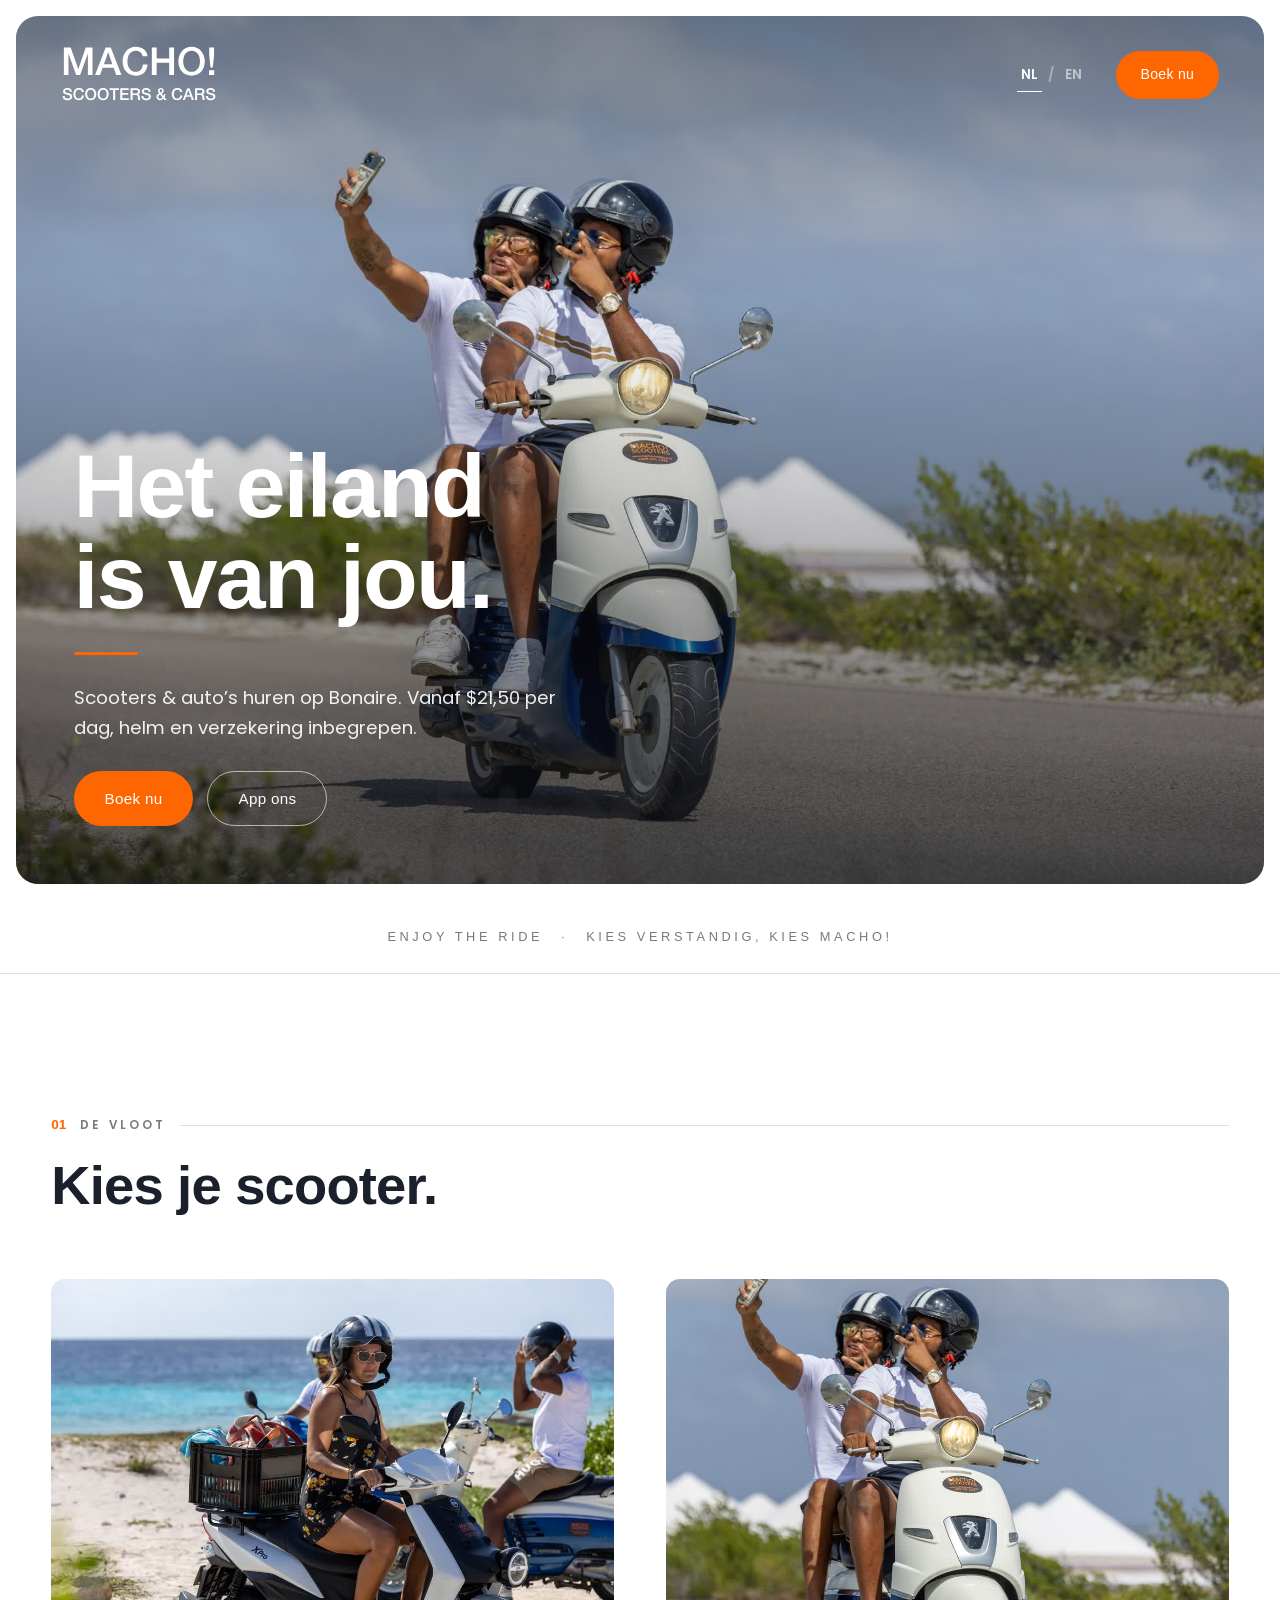
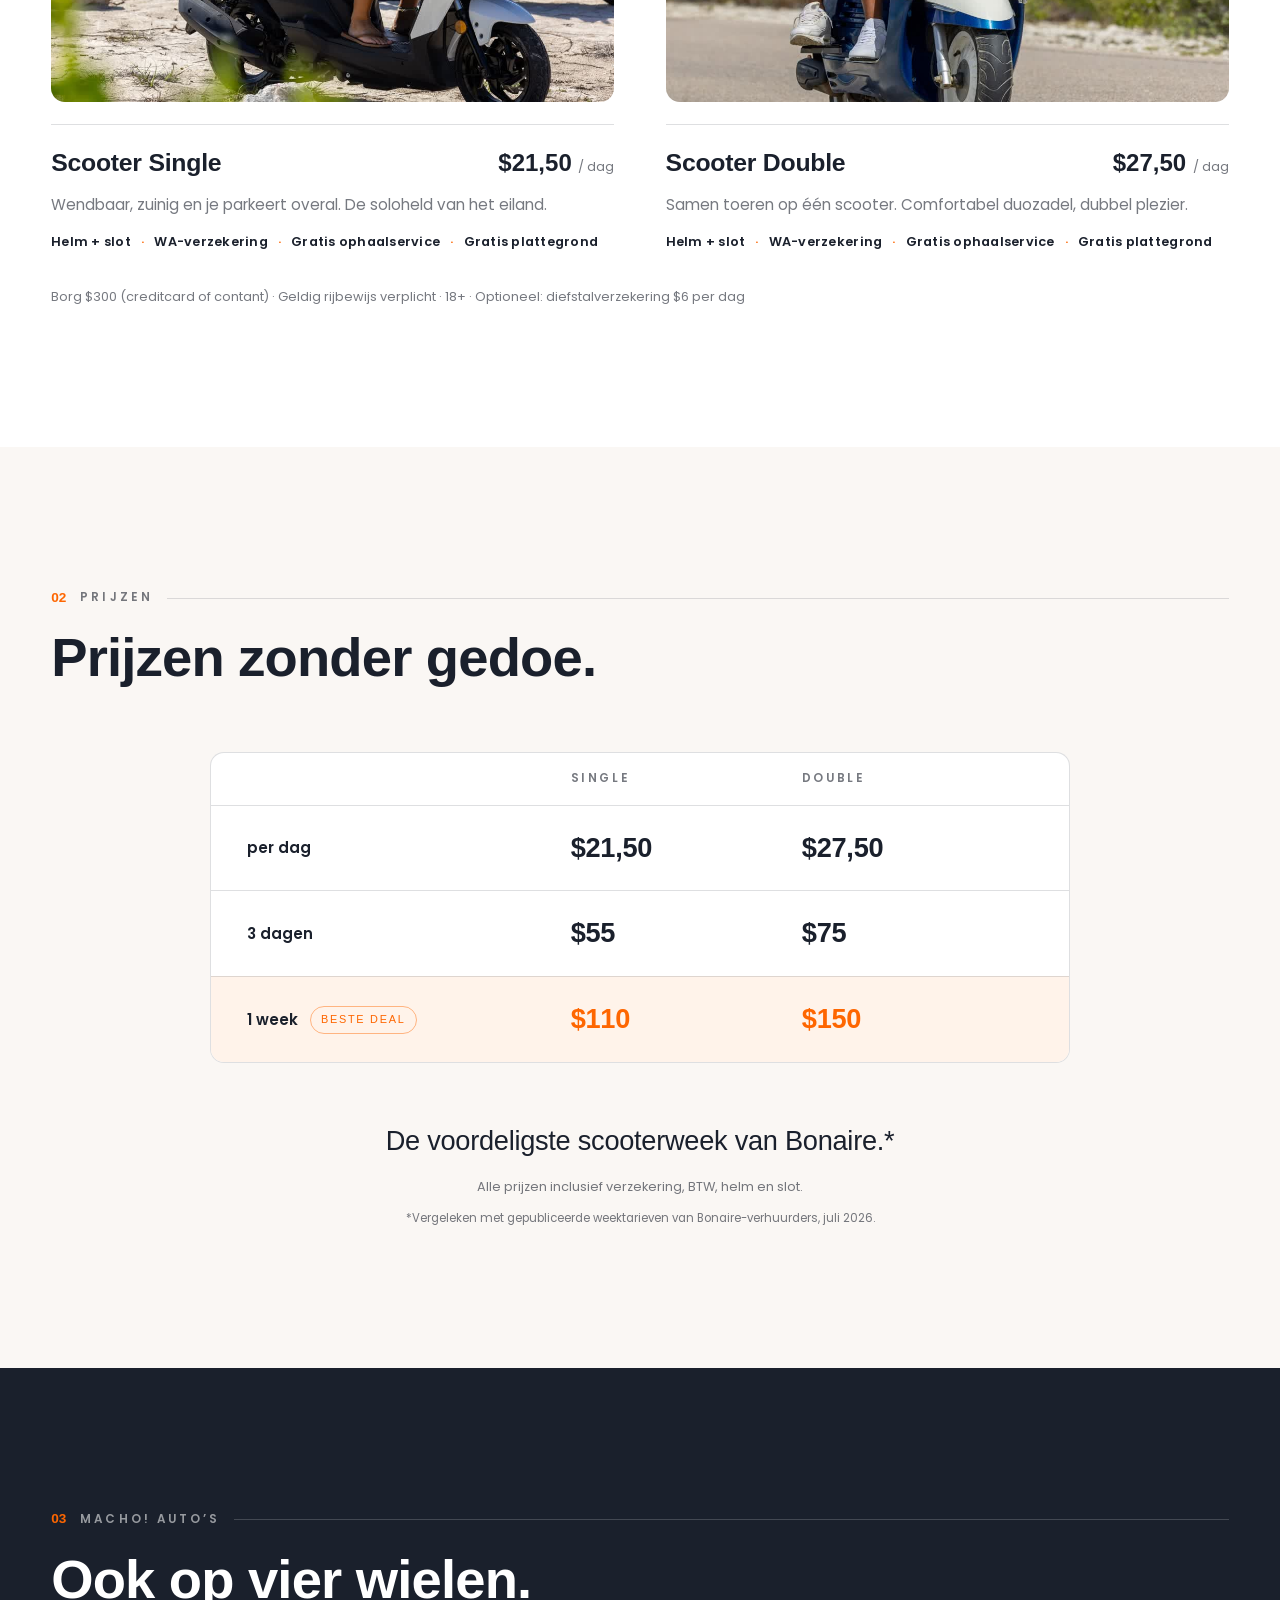
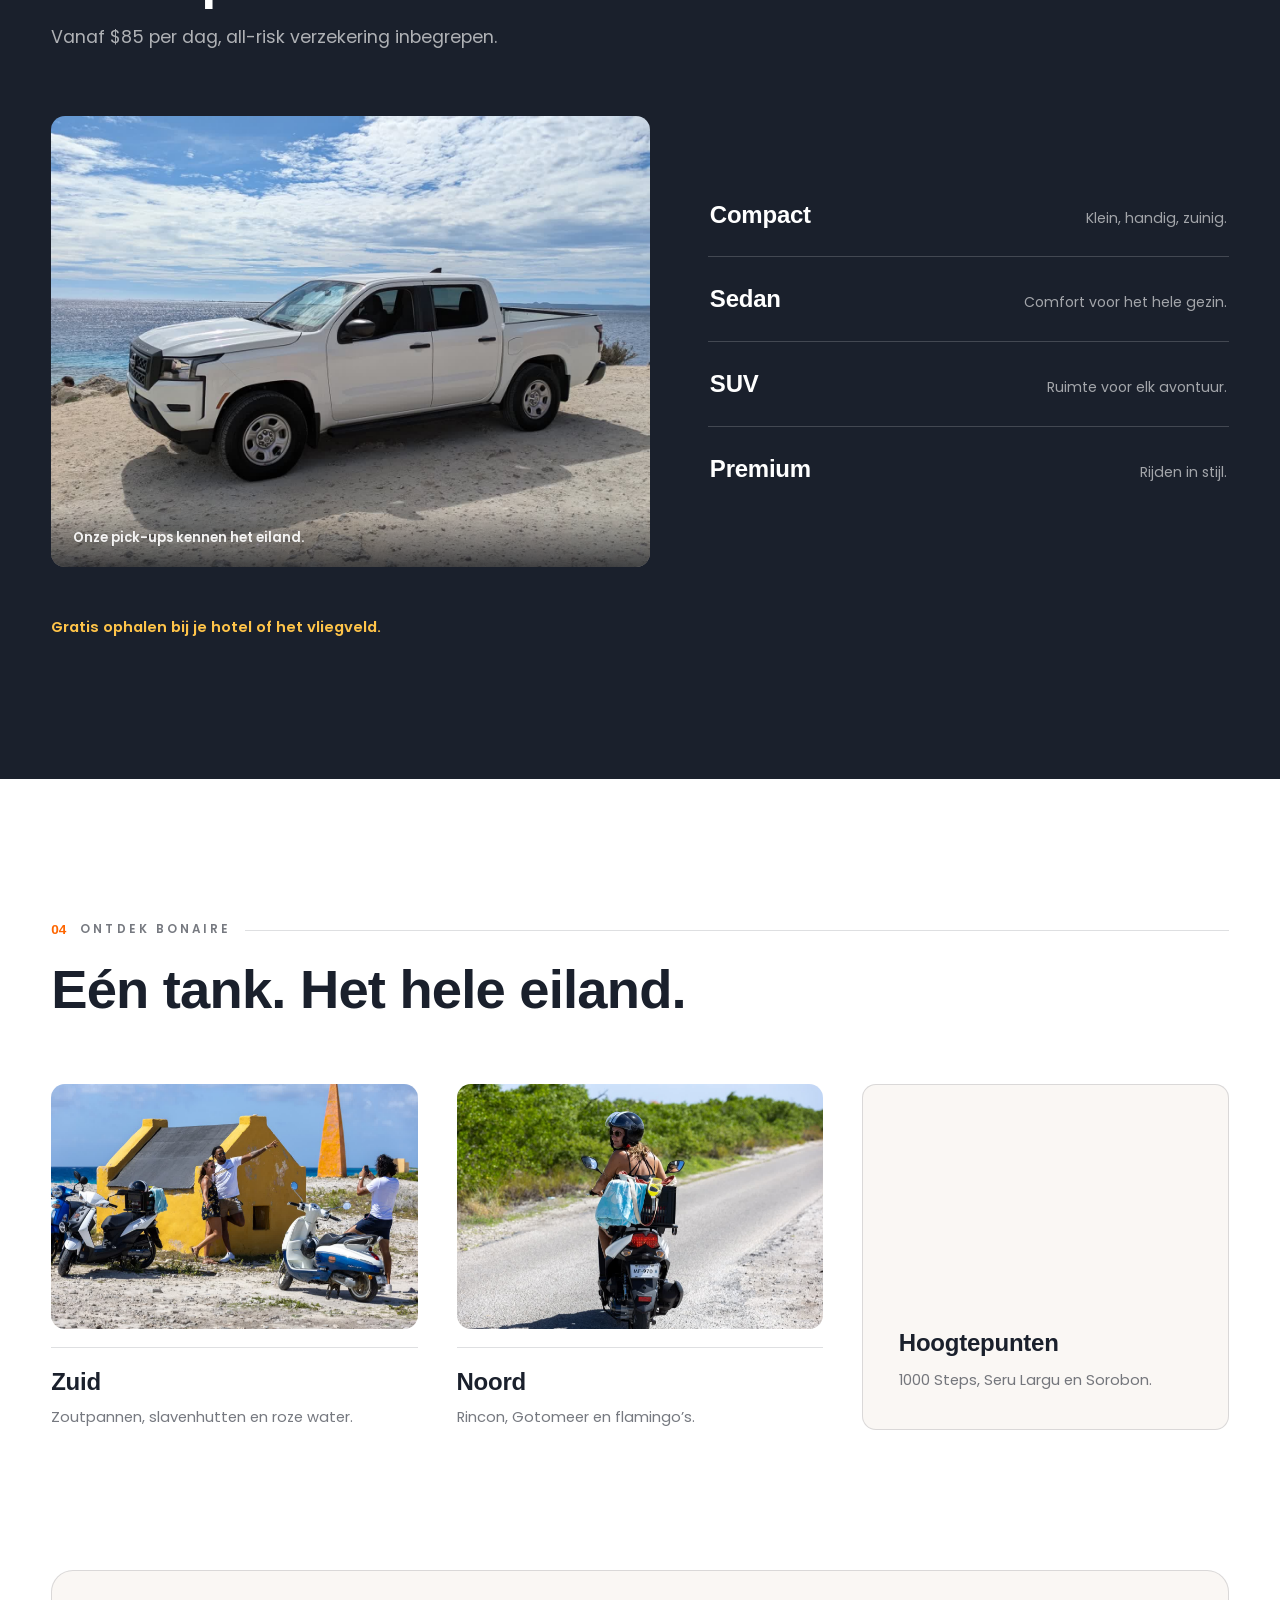
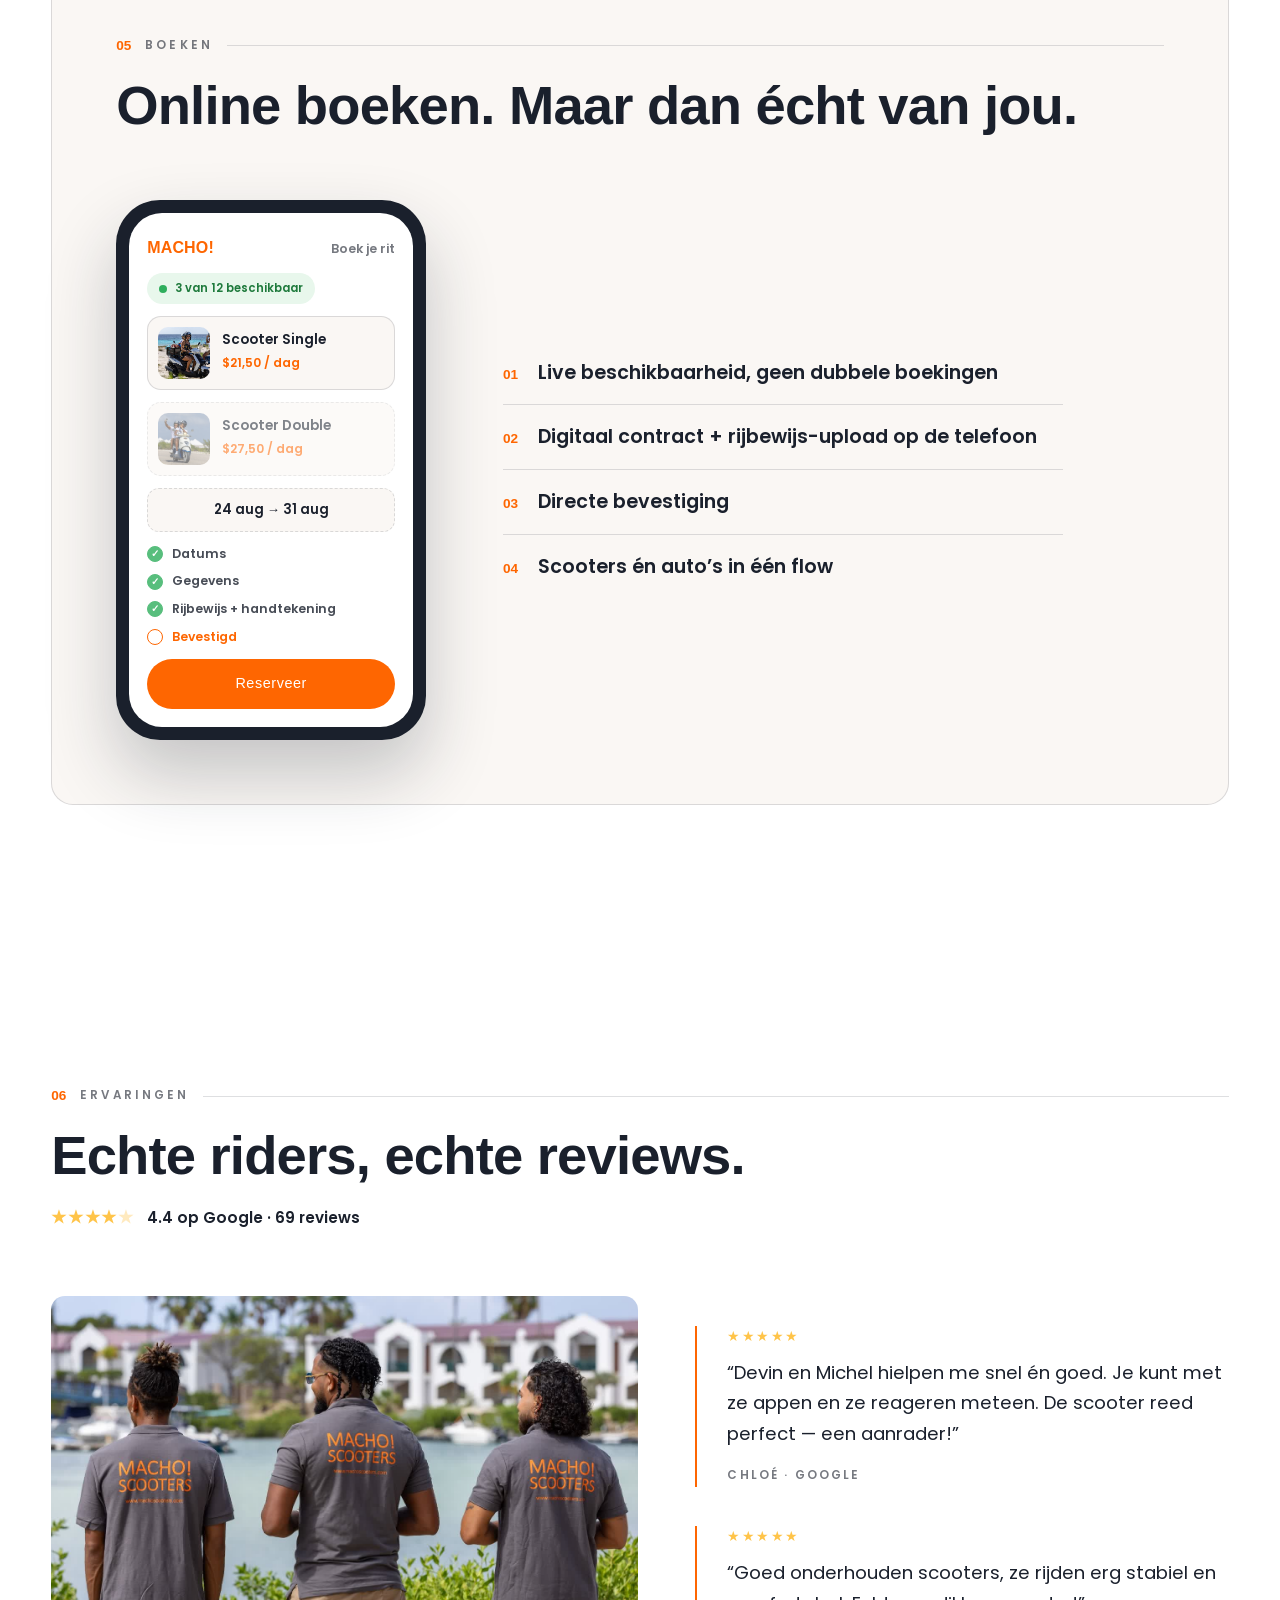
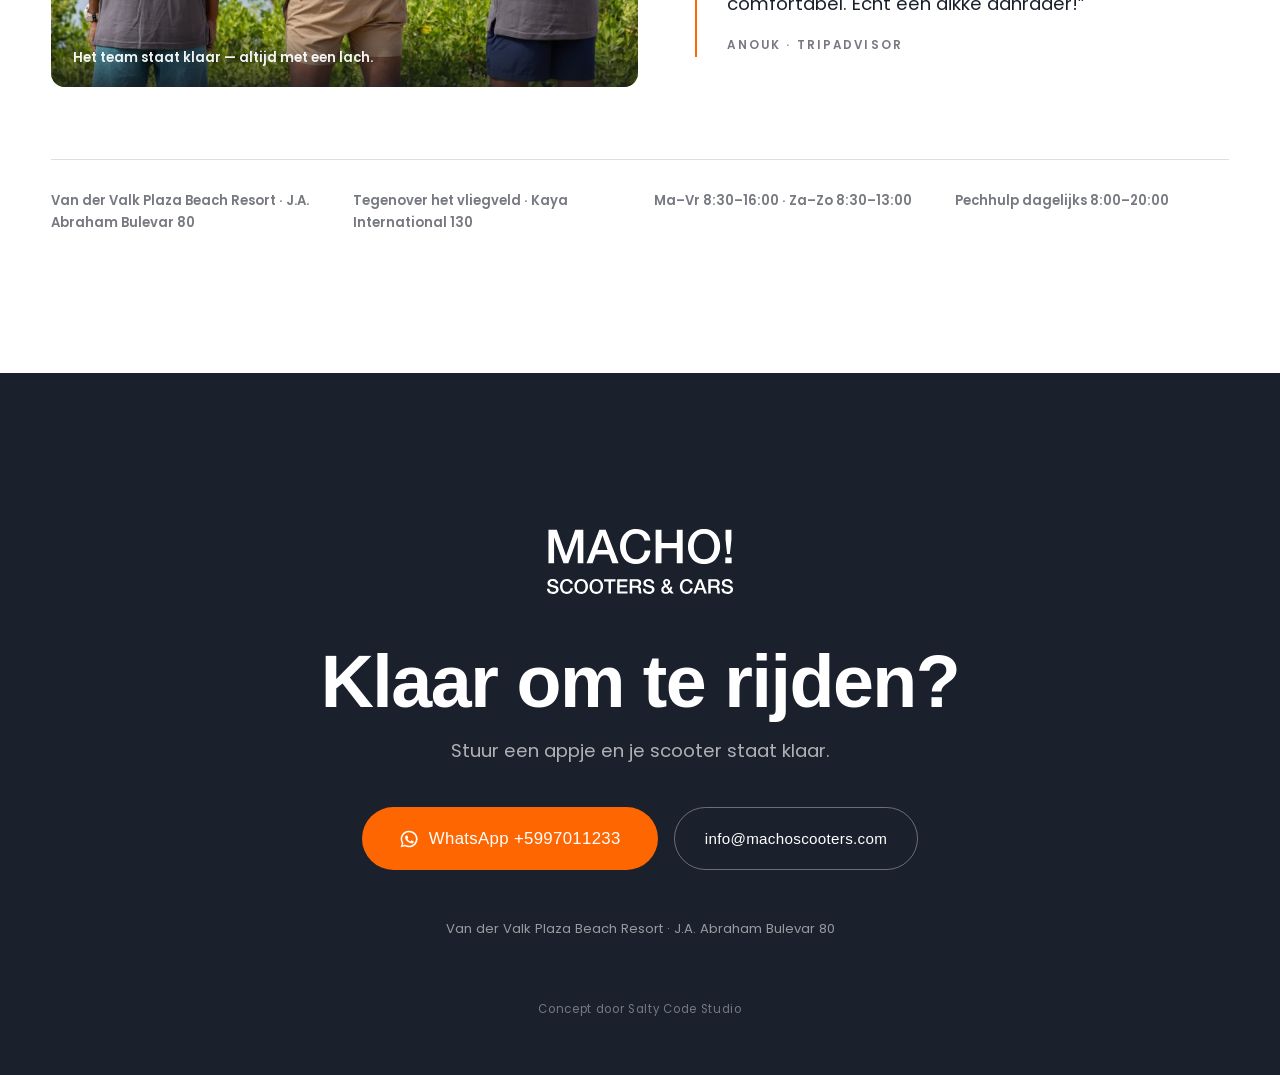
==== index.html @ 558087f3 "Macho! Scooters & Cars — Showroom Light mockup (pitch artifact, noindex) Co-Authored-By: Claude Fabl" ====
<!DOCTYPE html>
<html lang="nl">
<head>
  <meta charset="utf-8">
  <meta name="viewport" content="width=device-width, initial-scale=1">
  <title>Macho! Scooters &amp; Cars — Het eiland is van jou</title>
  <meta name="description" content="Scooters en auto's huren op Bonaire. Vanaf $21,50 per dag, helm en verzekering inbegrepen. Boek bij Macho! op de boulevard van Kralendijk.">
  <meta name="robots" content="noindex, nofollow">
  <meta property="og:type" content="website">
  <meta property="og:title" content="Macho! Scooters &amp; Cars — Het eiland is van jou">
  <meta property="og:description" content="Scooters en auto's huren op Bonaire. Vanaf $21,50 per dag, helm en verzekering inbegrepen.">
  <meta property="og:image" content="https://salty-code-studio.github.io/macho-scooters/assets/og.jpg">
  <meta property="og:image:width" content="1200">
  <meta property="og:image:height" content="630">
  <link rel="icon" href="data:image/svg+xml,%3Csvg xmlns='http://www.w3.org/2000/svg' viewBox='0 0 64 64'%3E%3Crect width='64' height='64' rx='14' fill='%23fe6601'/%3E%3Ctext x='32' y='45' font-family='Arial Black,Arial' font-size='34' font-weight='900' fill='%23fff' text-anchor='middle'%3EM!%3C/text%3E%3C/svg%3E">
  <link rel="preload" href="assets/fonts/space-grotesk-latin.woff2" as="font" type="font/woff2" crossorigin>
  <link rel="preload" href="assets/fonts/poppins-400-latin.woff2" as="font" type="font/woff2" crossorigin>
  <link rel="preload" href="assets/img/hero.jpg" as="image" type="image/jpeg">
  <link rel="stylesheet" href="css/styles.css">
</head>
<body>

  <svg aria-hidden="true" style="display:none" xmlns="http://www.w3.org/2000/svg">
    <symbol id="macho-logo" viewBox="0 0 257.69 109.01"><path d="M4.72,9.13h11.23l12.57,35.67h.13l12.25-35.67h11.1v45.57h-7.59V19.53h-.13l-12.64,35.16h-6.57L12.44,19.53h-.13v35.16h-7.59V9.13Z"/><path d="M73.77,9.13h8.49l17.55,45.57h-8.55l-4.28-12.06h-18.19l-4.28,12.06h-8.23l17.49-45.57ZM70.96,36.57h13.91l-6.83-19.59h-.19l-6.89,19.59Z"/><path d="M134.91,23.61c-.34-1.32-.81-2.53-1.4-3.64-.6-1.11-1.36-2.06-2.3-2.87-.94-.81-2.03-1.44-3.29-1.88-1.26-.45-2.71-.67-4.37-.67-2.42,0-4.52.49-6.29,1.47-1.77.98-3.2,2.29-4.31,3.92-1.11,1.64-1.93,3.5-2.46,5.58-.53,2.08-.8,4.21-.8,6.38s.27,4.3.8,6.38c.53,2.08,1.35,3.95,2.46,5.58,1.11,1.64,2.54,2.95,4.31,3.92,1.77.98,3.86,1.47,6.29,1.47,1.79,0,3.36-.31,4.72-.93,1.36-.62,2.53-1.47,3.51-2.55.98-1.08,1.74-2.35,2.3-3.8.55-1.45.91-3,1.08-4.66h7.79c-.17,2.72-.76,5.21-1.75,7.47-1,2.26-2.35,4.2-4.05,5.84-1.7,1.64-3.7,2.9-6,3.8s-4.83,1.34-7.59,1.34c-3.4,0-6.46-.63-9.16-1.88-2.7-1.25-4.99-2.97-6.86-5.14-1.87-2.17-3.31-4.7-4.31-7.59-1-2.89-1.5-5.98-1.5-9.25s.5-6.3,1.5-9.19c1-2.89,2.44-5.42,4.31-7.59,1.87-2.17,4.16-3.89,6.86-5.17,2.7-1.28,5.75-1.91,9.16-1.91,2.55,0,4.96.35,7.21,1.05,2.25.7,4.24,1.72,5.97,3.06s3.12,2.97,4.18,4.88c1.06,1.91,1.72,4.11,1.98,6.57h-7.98Z"/><path d="M150.03,9.13h7.98v18.12h20.74V9.13h7.98v45.57h-7.98v-20.55h-20.74v20.55h-7.98V9.13Z"/><path d="M215.7,8.04c3.4,0,6.46.64,9.16,1.91,2.7,1.28,4.99,3,6.86,5.17,1.87,2.17,3.31,4.7,4.31,7.59,1,2.89,1.5,5.96,1.5,9.19s-.5,6.36-1.5,9.25c-1,2.89-2.44,5.42-4.31,7.59-1.87,2.17-4.16,3.88-6.86,5.14-2.7,1.25-5.75,1.88-9.16,1.88s-6.46-.63-9.16-1.88c-2.7-1.25-4.99-2.97-6.86-5.14-1.87-2.17-3.31-4.7-4.31-7.59-1-2.89-1.5-5.98-1.5-9.25s.5-6.3,1.5-9.19c1-2.89,2.43-5.42,4.31-7.59,1.87-2.17,4.16-3.89,6.86-5.17,2.7-1.28,5.75-1.91,9.16-1.91ZM215.7,14.55c-2.43,0-4.52.49-6.29,1.47-1.77.98-3.2,2.29-4.31,3.92-1.11,1.64-1.93,3.5-2.46,5.58-.53,2.08-.8,4.21-.8,6.38s.26,4.3.8,6.38c.53,2.08,1.35,3.95,2.46,5.58,1.11,1.64,2.54,2.95,4.31,3.92,1.76.98,3.86,1.47,6.29,1.47s4.52-.49,6.29-1.47c1.77-.98,3.2-2.29,4.31-3.92,1.11-1.64,1.92-3.5,2.46-5.58.53-2.08.8-4.21.8-6.38s-.27-4.3-.8-6.38c-.53-2.08-1.35-3.95-2.46-5.58-1.11-1.64-2.54-2.95-4.31-3.92-1.77-.98-3.86-1.47-6.29-1.47Z"/><path d="M244.55,46.71h8.55v7.98h-8.55v-7.98ZM244.87,9.13h7.98v13.15l-2.11,19.72h-3.77l-2.11-19.72v-13.15Z"/><path d="M6.08,89.27c0,.74.13,1.37.38,1.89.25.52.6.95,1.05,1.28s.97.58,1.55.73c.58.15,1.22.23,1.9.23.74,0,1.37-.09,1.89-.26.52-.17.94-.39,1.27-.66s.56-.58.7-.93c.14-.35.22-.71.22-1.07,0-.74-.17-1.28-.5-1.63-.33-.35-.7-.6-1.09-.74-.68-.25-1.48-.49-2.39-.72-.91-.22-2.03-.52-3.36-.88-.83-.22-1.52-.5-2.07-.85-.55-.35-.99-.74-1.31-1.17-.32-.43-.55-.89-.69-1.38-.13-.49-.2-.98-.2-1.48,0-.97.2-1.81.61-2.52.4-.71.94-1.3,1.61-1.77.67-.47,1.42-.81,2.27-1.04.85-.23,1.7-.34,2.56-.34,1.01,0,1.96.13,2.85.39.89.26,1.67.65,2.35,1.17.68.52,1.21,1.17,1.61,1.93.4.77.59,1.65.59,2.66h-3.38c-.09-1.24-.51-2.12-1.27-2.63-.76-.51-1.72-.77-2.89-.77-.4,0-.8.04-1.22.12s-.79.22-1.13.4c-.34.19-.63.45-.85.77-.23.32-.34.73-.34,1.21,0,.68.21,1.22.63,1.61.42.39.98.68,1.66.88.07.02.35.09.85.23.49.13,1.05.28,1.66.45s1.21.32,1.8.47c.58.15,1,.27,1.26.34.63.2,1.18.47,1.65.81.47.34.86.73,1.17,1.17.31.44.55.91.7,1.42.15.5.23,1.01.23,1.51,0,1.08-.22,2-.66,2.77s-1.02,1.39-1.74,1.88c-.72.49-1.54.84-2.46,1.07-.92.22-1.85.34-2.81.34-1.1,0-2.13-.13-3.1-.4s-1.82-.68-2.54-1.24c-.72-.56-1.3-1.27-1.73-2.15s-.66-1.9-.67-3.09h3.38Z"/><path d="M34.37,82.54c-.14-.56-.34-1.07-.59-1.54-.25-.47-.58-.87-.97-1.21-.4-.34-.86-.61-1.39-.8-.53-.19-1.15-.28-1.85-.28-1.03,0-1.91.21-2.66.62-.75.41-1.35.97-1.82,1.66-.47.69-.81,1.48-1.04,2.36s-.34,1.78-.34,2.7.11,1.82.34,2.7c.23.88.57,1.67,1.04,2.36.47.69,1.08,1.25,1.82,1.66.75.41,1.63.62,2.66.62.76,0,1.42-.13,2-.39.58-.26,1.07-.62,1.49-1.08.41-.46.74-.99.97-1.61.23-.61.39-1.27.46-1.97h3.29c-.07,1.15-.32,2.21-.74,3.16-.42.95-.99,1.78-1.71,2.47-.72.69-1.57,1.23-2.54,1.61-.97.38-2.04.57-3.21.57-1.44,0-2.73-.27-3.87-.8-1.14-.53-2.11-1.26-2.9-2.17-.79-.92-1.4-1.99-1.82-3.21-.42-1.22-.63-2.53-.63-3.92s.21-2.66.63-3.89c.42-1.22,1.03-2.29,1.82-3.21.79-.92,1.76-1.65,2.9-2.19,1.14-.54,2.43-.81,3.87-.81,1.08,0,2.1.15,3.05.45.95.3,1.8.73,2.52,1.3s1.32,1.26,1.77,2.07c.45.81.73,1.74.84,2.78h-3.38Z"/><path d="M49.06,75.95c1.44,0,2.73.27,3.87.81,1.14.54,2.11,1.27,2.9,2.19.79.92,1.4,1.99,1.82,3.21s.63,2.52.63,3.89-.21,2.69-.63,3.92c-.42,1.22-1.03,2.29-1.82,3.21-.79.92-1.76,1.64-2.9,2.17s-2.43.8-3.87.8-2.73-.27-3.87-.8c-1.14-.53-2.11-1.26-2.9-2.17-.79-.92-1.4-1.99-1.82-3.21-.42-1.22-.63-2.53-.63-3.92s.21-2.66.63-3.89c.42-1.22,1.03-2.29,1.82-3.21.79-.92,1.76-1.65,2.9-2.19,1.14-.54,2.43-.81,3.87-.81ZM49.06,78.71c-1.03,0-1.91.21-2.66.62-.75.41-1.35.97-1.82,1.66-.47.69-.81,1.48-1.04,2.36s-.34,1.78-.34,2.7.11,1.82.34,2.7c.23.88.57,1.67,1.04,2.36.47.69,1.08,1.25,1.82,1.66.75.41,1.63.62,2.66.62s1.91-.21,2.66-.62c.75-.41,1.35-.97,1.82-1.66.47-.69.81-1.48,1.04-2.36.22-.88.34-1.78.34-2.7s-.11-1.82-.34-2.7c-.23-.88-.57-1.67-1.04-2.36-.47-.69-1.08-1.25-1.82-1.66-.75-.41-1.63-.62-2.66-.62Z"/><path d="M69.58,75.95c1.44,0,2.73.27,3.87.81,1.14.54,2.11,1.27,2.9,2.19.79.92,1.4,1.99,1.82,3.21s.63,2.52.63,3.89-.21,2.69-.63,3.92c-.42,1.22-1.03,2.29-1.82,3.21-.79.92-1.76,1.64-2.9,2.17s-2.43.8-3.87.8-2.73-.27-3.87-.8c-1.14-.53-2.11-1.26-2.9-2.17-.79-.92-1.4-1.99-1.82-3.21-.42-1.22-.63-2.53-.63-3.92s.21-2.66.63-3.89c.42-1.22,1.03-2.29,1.82-3.21.79-.92,1.76-1.65,2.9-2.19,1.14-.54,2.43-.81,3.87-.81ZM69.58,78.71c-1.03,0-1.91.21-2.66.62-.75.41-1.35.97-1.82,1.66-.47.69-.81,1.48-1.04,2.36s-.34,1.78-.34,2.7.11,1.82.34,2.7c.23.88.57,1.67,1.04,2.36.47.69,1.08,1.25,1.82,1.66.75.41,1.63.62,2.66.62s1.91-.21,2.66-.62c.75-.41,1.35-.97,1.82-1.66.47-.69.81-1.48,1.04-2.36.22-.88.34-1.78.34-2.7s-.11-1.82-.34-2.7c-.23-.88-.57-1.67-1.04-2.36-.47-.69-1.08-1.25-1.82-1.66-.75-.41-1.63-.62-2.66-.62Z"/><path d="M80.06,76.41h15.61v2.92h-6.13v16.36h-3.38v-16.36h-6.1v-2.92Z"/><path d="M97.9,76.41h13.88v2.92h-10.5v5.05h9.72v2.75h-9.72v5.64h10.69v2.92h-14.07v-19.28Z"/><path d="M114.91,76.41h9.21c2.12,0,3.72.46,4.78,1.38,1.06.92,1.59,2.2,1.59,3.83,0,.92-.13,1.68-.4,2.28-.27.6-.59,1.09-.95,1.46-.36.37-.72.63-1.07.8-.35.16-.61.27-.77.32v.05c.29.04.6.13.93.27s.64.37.93.69c.29.31.53.72.72,1.23s.28,1.13.28,1.89c0,1.13.08,2.17.26,3.09.17.93.44,1.59.8,1.98h-3.62c-.25-.41-.4-.87-.45-1.38s-.07-.99-.07-1.46c0-.88-.05-1.64-.16-2.28-.11-.64-.31-1.17-.59-1.59-.29-.42-.68-.73-1.17-.93-.5-.2-1.13-.3-1.9-.3h-4.97v7.94h-3.38v-19.28ZM118.29,85.19h5.54c1.08,0,1.9-.26,2.46-.77.56-.51.84-1.28.84-2.31,0-.61-.09-1.11-.27-1.5-.18-.39-.43-.69-.74-.9-.32-.22-.68-.36-1.08-.43-.41-.07-.82-.11-1.26-.11h-5.48v6.02Z"/><path d="M136.14,89.27c0,.74.13,1.37.38,1.89.25.52.6.95,1.05,1.28s.97.58,1.55.73c.58.15,1.22.23,1.9.23.74,0,1.37-.09,1.89-.26.52-.17.94-.39,1.27-.66s.56-.58.7-.93c.14-.35.22-.71.22-1.07,0-.74-.17-1.28-.5-1.63-.33-.35-.7-.6-1.09-.74-.68-.25-1.48-.49-2.39-.72-.91-.22-2.03-.52-3.36-.88-.83-.22-1.52-.5-2.07-.85-.55-.35-.99-.74-1.31-1.17-.32-.43-.55-.89-.69-1.38-.13-.49-.2-.98-.2-1.48,0-.97.2-1.81.61-2.52.4-.71.94-1.3,1.61-1.77.67-.47,1.42-.81,2.27-1.04.85-.23,1.7-.34,2.56-.34,1.01,0,1.96.13,2.85.39.89.26,1.67.65,2.35,1.17.68.52,1.21,1.17,1.61,1.93.4.77.59,1.65.59,2.66h-3.38c-.09-1.24-.51-2.12-1.27-2.63-.76-.51-1.72-.77-2.89-.77-.4,0-.8.04-1.22.12s-.79.22-1.13.4c-.34.19-.63.45-.85.77-.23.32-.34.73-.34,1.21,0,.68.21,1.22.63,1.61.42.39.98.68,1.66.88.07.02.35.09.85.23.49.13,1.05.28,1.66.45s1.21.32,1.8.47c.58.15,1,.27,1.26.34.63.2,1.18.47,1.65.81.47.34.86.73,1.17,1.17.31.44.55.91.7,1.42.15.5.23,1.01.23,1.51,0,1.08-.22,2-.66,2.77s-1.02,1.39-1.74,1.88c-.72.49-1.54.84-2.46,1.07-.92.22-1.85.34-2.81.34-1.1,0-2.13-.13-3.1-.4s-1.82-.68-2.54-1.24c-.72-.56-1.3-1.27-1.73-2.15s-.66-1.9-.67-3.09h3.38Z"/><path d="M169.21,93.53c-.72.88-1.52,1.53-2.39,1.93s-1.88.61-3.01.61c-.88,0-1.7-.13-2.44-.39s-1.39-.63-1.93-1.12c-.54-.49-.96-1.08-1.26-1.8-.3-.71-.45-1.52-.45-2.42,0-.68.12-1.3.38-1.86.25-.56.58-1.07,1-1.53s.89-.87,1.42-1.23c.53-.36,1.08-.68,1.63-.97-.25-.32-.5-.64-.73-.96-.23-.31-.44-.64-.62-.99-.18-.34-.32-.7-.43-1.08-.11-.38-.16-.77-.16-1.19,0-.7.12-1.33.37-1.89.24-.56.58-1.04,1.01-1.44.43-.41.94-.72,1.51-.93.58-.22,1.19-.32,1.84-.32.61,0,1.21.09,1.79.28s1.1.48,1.54.86.8.87,1.07,1.44c.27.58.41,1.25.41,2.02,0,.58-.09,1.11-.28,1.59-.19.49-.44.93-.76,1.34-.32.4-.68.77-1.11,1.09-.42.32-.87.61-1.34.86l3,3.62c.11-.31.22-.66.32-1.05.11-.4.2-.91.27-1.54h2.7c-.09.85-.26,1.67-.5,2.48s-.58,1.56-1.01,2.24l3.7,4.48h-3.78l-1.75-2.16ZM163.78,86.78c-.29.18-.6.36-.95.54-.34.18-.66.41-.96.68s-.55.59-.76.97c-.21.38-.31.86-.31,1.43,0,1.04.29,1.85.88,2.4.58.56,1.33.84,2.23.84.56,0,1.04-.08,1.43-.23.4-.15.73-.34,1.01-.55s.51-.45.7-.7c.19-.25.36-.48.5-.67l-3.78-4.7ZM165.03,78.25c-.58,0-1.06.19-1.46.58-.4.39-.59.9-.59,1.55,0,.32.06.63.18.9s.26.55.43.81c.17.26.36.52.57.77.21.25.4.5.58.73.29-.2.57-.4.84-.61.27-.21.51-.43.73-.67.22-.24.39-.52.51-.82.13-.31.19-.65.19-1.03,0-.63-.18-1.16-.54-1.58-.36-.42-.84-.63-1.43-.63Z"/><path d="M196.94,82.54c-.14-.56-.34-1.07-.59-1.54-.25-.47-.58-.87-.97-1.21-.4-.34-.86-.61-1.39-.8s-1.15-.28-1.85-.28c-1.03,0-1.91.21-2.66.62s-1.35.97-1.82,1.66c-.47.69-.82,1.48-1.04,2.36s-.34,1.78-.34,2.7.11,1.82.34,2.7c.22.88.57,1.67,1.04,2.36.47.69,1.08,1.25,1.82,1.66s1.63.62,2.66.62c.76,0,1.42-.13,2-.39.58-.26,1.07-.62,1.49-1.08s.74-.99.97-1.61c.23-.61.39-1.27.46-1.97h3.29c-.07,1.15-.32,2.21-.74,3.16-.42.95-1,1.78-1.71,2.47s-1.57,1.23-2.54,1.61c-.97.38-2.04.57-3.21.57-1.44,0-2.73-.27-3.87-.8-1.14-.53-2.11-1.26-2.9-2.17-.79-.92-1.4-1.99-1.82-3.21-.42-1.22-.63-2.53-.63-3.92s.21-2.66.63-3.89,1.03-2.29,1.82-3.21c.79-.92,1.76-1.65,2.9-2.19,1.14-.54,2.43-.81,3.87-.81,1.08,0,2.1.15,3.05.45s1.8.73,2.53,1.3c.73.57,1.32,1.26,1.77,2.07.45.81.73,1.74.84,2.78h-3.38Z"/><path d="M208.58,76.41h3.59l7.42,19.28h-3.62l-1.81-5.1h-7.7l-1.81,5.1h-3.48l7.4-19.28ZM207.39,88.02h5.89l-2.89-8.29h-.08l-2.92,8.29Z"/><path d="M221.43,76.41h9.21c2.12,0,3.72.46,4.78,1.38,1.06.92,1.59,2.2,1.59,3.83,0,.92-.13,1.68-.41,2.28-.27.6-.58,1.09-.94,1.46-.36.37-.72.63-1.07.8-.35.16-.61.27-.77.32v.05c.29.04.6.13.93.27.33.14.64.37.93.69s.53.72.72,1.23c.19.5.28,1.13.28,1.89,0,1.13.09,2.17.26,3.09.17.93.44,1.59.8,1.98h-3.62c-.25-.41-.4-.87-.45-1.38-.05-.5-.07-.99-.07-1.46,0-.88-.05-1.64-.16-2.28-.11-.64-.31-1.17-.59-1.59-.29-.42-.68-.73-1.17-.93-.5-.2-1.13-.3-1.9-.3h-4.97v7.94h-3.38v-19.28ZM224.8,85.19h5.54c1.08,0,1.9-.26,2.46-.77s.84-1.28.84-2.31c0-.61-.09-1.11-.27-1.5-.18-.39-.43-.69-.74-.9-.31-.22-.67-.36-1.08-.43-.4-.07-.82-.11-1.25-.11h-5.48v6.02Z"/><path d="M242.65,89.27c0,.74.13,1.37.38,1.89.25.52.6.95,1.05,1.28.45.33.97.58,1.55.73s1.22.23,1.9.23c.74,0,1.37-.09,1.89-.26.52-.17.95-.39,1.27-.66.32-.27.56-.58.7-.93.14-.35.22-.71.22-1.07,0-.74-.17-1.28-.5-1.63-.33-.35-.7-.6-1.09-.74-.68-.25-1.48-.49-2.39-.72-.91-.22-2.03-.52-3.36-.88-.83-.22-1.52-.5-2.07-.85-.55-.35-.99-.74-1.31-1.17s-.55-.89-.69-1.38-.2-.98-.2-1.48c0-.97.2-1.81.61-2.52s.94-1.3,1.61-1.77c.67-.47,1.42-.81,2.27-1.04.85-.23,1.7-.34,2.57-.34,1.01,0,1.96.13,2.85.39.89.26,1.67.65,2.35,1.17s1.21,1.17,1.61,1.93c.4.77.59,1.65.59,2.66h-3.38c-.09-1.24-.51-2.12-1.27-2.63-.76-.51-1.72-.77-2.89-.77-.4,0-.8.04-1.21.12-.42.08-.79.22-1.13.4s-.62.45-.85.77c-.22.32-.34.73-.34,1.21,0,.68.21,1.22.63,1.61.42.39.98.68,1.66.88.07.02.36.09.85.23.5.13,1.05.28,1.66.45s1.21.32,1.8.47,1,.27,1.25.34c.63.2,1.18.47,1.65.81.47.34.86.73,1.17,1.17.31.44.55.91.7,1.42.15.5.23,1.01.23,1.51,0,1.08-.22,2-.66,2.77s-1.02,1.39-1.74,1.88c-.72.49-1.54.84-2.46,1.07-.92.22-1.85.34-2.81.34-1.1,0-2.13-.13-3.1-.4s-1.82-.68-2.54-1.24c-.72-.56-1.3-1.27-1.73-2.15-.43-.87-.66-1.9-.68-3.09h3.38Z"/></symbol>
  </svg>

  <header class="site-header" id="top">
    <a class="logo" href="#top" aria-label="Macho! Scooters &amp; Cars">
      <svg class="logo-svg"><use href="#macho-logo"/></svg>
    </a>
    <div class="header-right">
      <div class="lang-switch" role="group" aria-label="Taal / Language">
        <button class="lang-btn is-active" data-lang="nl" type="button" aria-pressed="true">NL</button>
        <span class="lang-sep">/</span>
        <button class="lang-btn" data-lang="en" type="button" aria-pressed="false">EN</button>
      </div>
      <a class="btn btn-solid btn-header" href="#boeken" data-i18n="nav.boek">Boek nu</a>
    </div>
  </header>

  <main>
    <!-- 1. HERO -->
    <section class="hero" id="hero">
      <figure class="hero-media">
        <img src="assets/img/hero.jpg" alt="Twee huurders maken al rijdend een selfie op een Macho! scooter, met de zoutpiramides van Bonaire op de achtergrond" width="2000" height="1333">
      </figure>
      <div class="hero-content">
        <h1 class="hero-title">
          <span class="hero-line" data-i18n="hero.t1">Het eiland</span>
          <span class="hero-line" data-i18n="hero.t2">is van jou.</span>
        </h1>
        <span class="hero-rule" aria-hidden="true"></span>
        <p class="hero-sub" data-i18n="hero.sub">Scooters &amp; auto’s huren op Bonaire. Vanaf $21,50 per dag, helm en verzekering inbegrepen.</p>
        <div class="hero-ctas">
          <a class="btn btn-solid" href="#boeken" data-i18n="hero.cta1">Boek nu</a>
          <a class="btn btn-ghost" href="https://wa.me/5997011233" target="_blank" rel="noopener" data-i18n="hero.cta2">App ons</a>
        </div>
      </div>
    </section>

    <!-- 2. TAGLINE BAR -->
    <div class="tagline-bar" aria-hidden="true">
      <span data-i18n="marquee.a">ENJOY THE RIDE</span>
      <i>·</i>
      <span data-i18n="marquee.b">KIES VERSTANDIG, KIES MACHO!</span>
    </div>

    <!-- 3. DE VLOOT -->
    <section class="section vloot" id="vloot">
      <div class="section-head">
        <p class="kicker"><span class="num">01</span><span class="kicker-label" data-i18n="vloot.kicker">De vloot</span></p>
        <h2 class="section-title" data-reveal data-i18n="vloot.title">Kies je scooter.</h2>
      </div>
      <div class="fleet-grid">
        <article class="fleet-card" data-reveal>
          <figure class="fleet-photo"><img src="assets/img/fleet-single.jpg" alt="Witte Macho! scooter voor één persoon op het strand met turquoise zee" loading="lazy" width="1100" height="815"></figure>
          <div class="fleet-row">
            <h3 data-i18n="vloot.s1.name">Scooter Single</h3>
            <p class="fleet-price"><strong data-i18n="vloot.s1.price">$21,50</strong> <span data-i18n="vloot.s1.unit">/ dag</span></p>
          </div>
          <p class="fleet-desc" data-i18n="vloot.s1.desc">Wendbaar, zuinig en je parkeert overal. De soloheld van het eiland.</p>
          <ul class="spec-line">
            <li data-i18n="vloot.b1">Helm + slot</li>
            <li data-i18n="vloot.b2">WA-verzekering</li>
            <li data-i18n="vloot.b3">Gratis ophaalservice</li>
            <li data-i18n="vloot.b4">Gratis plattegrond</li>
          </ul>
        </article>
        <article class="fleet-card" data-reveal>
          <figure class="fleet-photo"><img src="assets/img/fleet-double.jpg" alt="Stel maakt een selfie op een rijdende Macho! duoscooter" loading="lazy" width="1100" height="1192"></figure>
          <div class="fleet-row">
            <h3 data-i18n="vloot.s2.name">Scooter Double</h3>
            <p class="fleet-price"><strong data-i18n="vloot.s2.price">$27,50</strong> <span data-i18n="vloot.s2.unit">/ dag</span></p>
          </div>
          <p class="fleet-desc" data-i18n="vloot.s2.desc">Samen toeren op één scooter. Comfortabel duozadel, dubbel plezier.</p>
          <ul class="spec-line">
            <li data-i18n="vloot.b1">Helm + slot</li>
            <li data-i18n="vloot.b2">WA-verzekering</li>
            <li data-i18n="vloot.b3">Gratis ophaalservice</li>
            <li data-i18n="vloot.b4">Gratis plattegrond</li>
          </ul>
        </article>
      </div>
      <p class="fine" data-i18n="vloot.fine">Borg $300 (creditcard of contant) · Geldig rijbewijs verplicht · 18+ · Optioneel: diefstalverzekering $6 per dag</p>
    </section>

    <!-- 4. PRIJZEN -->
    <section class="section prijzen" id="prijzen">
      <div class="section-head">
        <p class="kicker"><span class="num">02</span><span class="kicker-label" data-i18n="prijzen.kicker">Prijzen</span></p>
        <h2 class="section-title" data-reveal data-i18n="prijzen.title">Prijzen zonder gedoe.</h2>
      </div>
      <div class="price-table" data-reveal role="table">
        <div class="price-row price-head" role="row">
          <span role="columnheader"></span>
          <span role="columnheader" data-i18n="prijzen.single">Single</span>
          <span role="columnheader" data-i18n="prijzen.double">Double</span>
        </div>
        <div class="price-row" role="row">
          <span role="rowheader" data-i18n="prijzen.day">per dag</span>
          <span role="cell" data-i18n="prijzen.s.day">$21,50</span>
          <span role="cell" data-i18n="prijzen.d.day">$27,50</span>
        </div>
        <div class="price-row" role="row">
          <span role="rowheader" data-i18n="prijzen.3days">3 dagen</span>
          <span role="cell" data-i18n="prijzen.s.3days">$55</span>
          <span role="cell" data-i18n="prijzen.d.3days">$75</span>
        </div>
        <div class="price-row price-best" role="row">
          <span role="rowheader"><span data-i18n="prijzen.week">1 week</span><em class="best-tag" data-i18n="prijzen.best">Beste deal</em></span>
          <span role="cell" data-i18n="prijzen.s.week">$110</span>
          <span role="cell" data-i18n="prijzen.d.week">$150</span>
        </div>
      </div>
      <p class="price-claim" data-reveal data-i18n="prijzen.claim">De voordeligste scooterweek van Bonaire.*</p>
      <p class="fine center" data-i18n="prijzen.incl">Alle prijzen inclusief verzekering, BTW, helm en slot.</p>
      <p class="fine center small" data-i18n="prijzen.fine">*Vergeleken met gepubliceerde weektarieven van Bonaire-verhuurders, juli 2026.</p>
    </section>

    <!-- 5. AUTO'S -->
    <section class="section autos" id="autos">
      <div class="autos-inner">
        <div class="section-head">
          <p class="kicker"><span class="num">03</span><span class="kicker-label" data-i18n="autos.kicker">Macho! Auto’s</span></p>
          <h2 class="section-title" data-reveal data-i18n="autos.title">Ook op vier wielen.</h2>
          <p class="section-sub" data-i18n="autos.sub">Vanaf $85 per dag, all-risk verzekering inbegrepen.</p>
        </div>
        <div class="autos-grid">
          <figure class="autos-photo" data-reveal>
            <img src="assets/img/autos.jpg" alt="Witte Macho! pick-up truck aan de ruige kust van Bonaire" loading="lazy" width="1400" height="1052">
            <figcaption data-i18n="autos.photo.cap">Onze pick-ups kennen het eiland.</figcaption>
          </figure>
          <ul class="class-list">
            <li class="class-row" data-reveal><h3 data-i18n="autos.c1.name">Compact</h3><p data-i18n="autos.c1.desc">Klein, handig, zuinig.</p></li>
            <li class="class-row" data-reveal><h3 data-i18n="autos.c2.name">Sedan</h3><p data-i18n="autos.c2.desc">Comfort voor het hele gezin.</p></li>
            <li class="class-row" data-reveal><h3 data-i18n="autos.c3.name">SUV</h3><p data-i18n="autos.c3.desc">Ruimte voor elk avontuur.</p></li>
            <li class="class-row" data-reveal><h3 data-i18n="autos.c4.name">Premium</h3><p data-i18n="autos.c4.desc">Rijden in stijl.</p></li>
          </ul>
        </div>
        <p class="autos-note" data-i18n="autos.note">Gratis ophalen bij je hotel of het vliegveld.</p>
      </div>
    </section>

    <!-- 6. ONTDEK BONAIRE -->
    <section class="section routes" id="routes">
      <div class="section-head">
        <p class="kicker"><span class="num">04</span><span class="kicker-label" data-i18n="routes.kicker">Ontdek Bonaire</span></p>
        <h2 class="section-title" data-reveal data-i18n="routes.title">Eén tank. Het hele eiland.</h2>
      </div>
      <div class="routes-grid">
        <article class="route-card" data-reveal>
          <figure><img src="assets/img/route-huts.jpg" alt="Huurders fotograferen elkaar bij de gele slavenhutten, met Macho! scooters geparkeerd ernaast" loading="lazy" width="1400" height="933"></figure>
          <h3 data-i18n="routes.r1.name">Zuid</h3>
          <p data-i18n="routes.r1.desc">Zoutpannen, slavenhutten en roze water.</p>
        </article>
        <article class="route-card" data-reveal>
          <figure><img src="assets/img/route-ride.jpg" alt="Huurder rijdt op een Macho! scooter over een lange rechte weg door de natuur van Bonaire" loading="lazy" width="1400" height="933"></figure>
          <h3 data-i18n="routes.r2.name">Noord</h3>
          <p data-i18n="routes.r2.desc">Rincon, Gotomeer en flamingo’s.</p>
        </article>
        <article class="route-card route-card-text" data-reveal>
          <div class="route-text-inner">
            <h3 data-i18n="routes.r3.name">Hoogtepunten</h3>
            <p data-i18n="routes.r3.desc">1000 Steps, Seru Largu en Sorobon.</p>
          </div>
        </article>
      </div>
    </section>

    <!-- 7. BOOKING TEASER -->
    <section class="section boeken" id="boeken">
      <div class="boeken-panel">
        <div class="section-head">
          <p class="kicker"><span class="num">05</span><span class="kicker-label" data-i18n="boeken.kicker">Boeken</span></p>
          <h2 class="section-title" data-reveal data-i18n="boeken.title">Online boeken. Maar dan écht van jou.</h2>
        </div>
        <div class="boeken-grid">
          <div class="phone" data-reveal aria-hidden="true">
            <div class="phone-screen">
              <div class="app-top">
                <span class="app-brand" data-i18n="phone.brand">MACHO!</span>
                <span class="app-title" data-i18n="phone.title">Boek je rit</span>
              </div>
              <div class="app-chip"><span class="chip-dot"></span><span data-i18n="phone.avail">3 van 12 beschikbaar</span></div>
              <div class="app-item">
                <img src="assets/img/fleet-single.jpg" alt="" width="96" height="71">
                <div><strong data-i18n="phone.item1.name">Scooter Single</strong><em data-i18n="phone.item1.price">$21,50 / dag</em></div>
              </div>
              <div class="app-item app-item-dim">
                <img src="assets/img/fleet-double.jpg" alt="" width="96" height="104">
                <div><strong data-i18n="phone.item2.name">Scooter Double</strong><em data-i18n="phone.item2.price">$27,50 / dag</em></div>
              </div>
              <div class="app-dates" data-i18n="phone.dates">24 aug → 31 aug</div>
              <ol class="app-steps">
                <li class="is-done" data-i18n="phone.step1">Datums</li>
                <li class="is-done" data-i18n="phone.step2">Gegevens</li>
                <li class="is-now" data-i18n="phone.step3">Rijbewijs + handtekening</li>
                <li data-i18n="phone.step4">Bevestigd</li>
              </ol>
              <div class="app-cta" data-i18n="phone.cta">Reserveer</div>
            </div>
          </div>
          <ol class="boeken-bullets">
            <li data-reveal><span class="b-num">01</span><span data-i18n="boeken.bl1">Live beschikbaarheid, geen dubbele boekingen</span></li>
            <li data-reveal><span class="b-num">02</span><span data-i18n="boeken.bl2">Digitaal contract + rijbewijs-upload op de telefoon</span></li>
            <li data-reveal><span class="b-num">03</span><span data-i18n="boeken.bl3">Directe bevestiging</span></li>
            <li data-reveal><span class="b-num">04</span><span data-i18n="boeken.bl4">Scooters én auto’s in één flow</span></li>
          </ol>
        </div>
      </div>
    </section>

    <!-- 8. ERVARINGEN -->
    <section class="section ervaringen" id="ervaringen">
      <div class="section-head">
        <p class="kicker"><span class="num">06</span><span class="kicker-label" data-i18n="erv.kicker">Ervaringen</span></p>
        <h2 class="section-title" data-reveal data-i18n="erv.title">Echte riders, echte reviews.</h2>
        <p class="review-badge" data-reveal><span class="stars" aria-hidden="true">★★★★<span class="star-dim">★</span></span> <span data-i18n="erv.badge">4.4 op Google · 69 reviews</span></p>
      </div>
      <div class="erv-grid">
        <figure class="team-photo" data-reveal>
          <img src="assets/img/team.jpg" alt="Drie Macho! medewerkers in bedrijfspolo's met het oranje logo, bij de jachthaven van het Plaza Resort" loading="lazy" width="1400" height="933">
          <figcaption data-i18n="erv.team.cap">Het team staat klaar — altijd met een lach.</figcaption>
        </figure>
        <div class="quotes">
          <blockquote class="quote" data-reveal>
            <p class="stars" aria-hidden="true">★★★★★</p>
            <p data-i18n="erv.q1.text">“Devin en Michel hielpen me snel én goed. Je kunt met ze appen en ze reageren meteen. De scooter reed perfect — een aanrader!”</p>
            <cite data-i18n="erv.q1.name">Chloé · Google</cite>
          </blockquote>
          <blockquote class="quote" data-reveal>
            <p class="stars" aria-hidden="true">★★★★★</p>
            <p data-i18n="erv.q2.text">“Goed onderhouden scooters, ze rijden erg stabiel en comfortabel. Echt een dikke aanrader!”</p>
            <cite data-i18n="erv.q2.name">Anouk · TripAdvisor</cite>
          </blockquote>
        </div>
      </div>
      <ul class="facts">
        <li data-i18n="erv.f1">Van der Valk Plaza Beach Resort · J.A. Abraham Bulevar 80</li>
        <li data-i18n="erv.f2">Tegenover het vliegveld · Kaya International 130</li>
        <li data-i18n="erv.f3">Ma–Vr 8:30–16:00 · Za–Zo 8:30–13:00</li>
        <li data-i18n="erv.f4">Pechhulp dagelijks 8:00–20:00</li>
      </ul>
    </section>

    <!-- 9. FINALE -->
    <section class="finale" id="finale">
      <svg class="logo-svg finale-logo" aria-hidden="true"><use href="#macho-logo"/></svg>
      <h2 class="finale-title" data-reveal data-i18n="finale.title">Klaar om te rijden?</h2>
      <p class="finale-sub" data-i18n="finale.sub">Stuur een appje en je scooter staat klaar.</p>
      <div class="finale-ctas">
        <a class="btn btn-solid btn-lg" href="https://wa.me/5997011233" target="_blank" rel="noopener">
          <svg viewBox="0 0 24 24" width="20" height="20" aria-hidden="true" fill="currentColor"><path d="M12 2a9.9 9.9 0 0 0-8.5 15L2 22l5.2-1.4A10 10 0 1 0 12 2Zm0 1.8a8.2 8.2 0 1 1-4.2 15.2l-.3-.2-3 .8.8-2.9-.2-.3A8.2 8.2 0 0 1 12 3.8Zm-3.1 4c-.2 0-.5 0-.7.3-.2.3-.9.9-.9 2.1s.9 2.4 1 2.6c.1.2 1.8 2.8 4.4 3.8 2.2.9 2.6.7 3.1.7.5-.1 1.5-.6 1.7-1.2.2-.6.2-1.1.2-1.2l-.5-.3-1.8-.9c-.2-.1-.4-.1-.6.1l-.8 1c-.1.2-.3.2-.5.1a6.7 6.7 0 0 1-3.3-2.9c-.1-.2 0-.4.1-.5l.6-.7c.2-.2.2-.4.1-.6l-.8-2c-.2-.4-.4-.4-.6-.4h-.5Z"/></svg>
          <span data-i18n="finale.wa">WhatsApp +5997011233</span>
        </a>
        <a class="btn btn-ghost" href="mailto:info@machoscooters.com" data-i18n="finale.mail">info@machoscooters.com</a>
      </div>
      <p class="finale-addr" data-i18n="erv.f1">Van der Valk Plaza Beach Resort · J.A. Abraham Bulevar 80</p>
      <p class="credit" data-i18n="finale.credit">Concept door Salty Code Studio</p>
    </section>
  </main>

  <script src="js/vendor/gsap.min.js"></script>
  <script src="js/vendor/ScrollTrigger.min.js"></script>
  <script src="js/i18n.js"></script>
  <script src="js/main.js"></script>
</body>
</html>
---- css/styles.css ----
/* ============================================================
   MACHO! Showroom Light — design system
   Premium dealership-meets-travel-magazine.
   Hairlines, tone-on-tone, photography-led, orange as accent.
   Palette = Macho's real brand tokens (machoscooters.com)
   ============================================================ */

@font-face {
  font-family: "Space Grotesk";
  font-style: normal;
  font-weight: 300 700;
  font-display: swap;
  src: url("../assets/fonts/space-grotesk-latin.woff2") format("woff2");
}
@font-face {
  font-family: "Poppins";
  font-style: normal;
  font-weight: 400;
  font-display: swap;
  src: url("../assets/fonts/poppins-400-latin.woff2") format("woff2");
}
@font-face {
  font-family: "Poppins";
  font-style: normal;
  font-weight: 600;
  font-display: swap;
  src: url("../assets/fonts/poppins-600-latin.woff2") format("woff2");
}

:root {
  --orange: #fe6601;
  --amber: #ec9136;
  --cream: #faf7f4;
  --peach: #fcddc9;
  --gold: #ffc449;
  --ink: #1a202c;
  --white: #ffffff;
  --muted: rgba(26, 32, 44, 0.6);
  --hairline: rgba(26, 32, 44, 0.14);
  --hairline-light: rgba(255, 255, 255, 0.18);
  --display: "Space Grotesk", "Helvetica Neue", sans-serif;
  --body: "Poppins", -apple-system, "Segoe UI", sans-serif;
  --radius: 14px;
  --pad-x: clamp(20px, 4vw, 56px);
}

*,
*::before,
*::after {
  box-sizing: border-box;
  margin: 0;
  padding: 0;
}

html {
  scroll-behavior: smooth;
}

body {
  font-family: var(--body);
  font-size: 16px;
  line-height: 1.65;
  color: var(--ink);
  background: var(--white);
  overflow-x: hidden;
  -webkit-font-smoothing: antialiased;
}

img {
  max-width: 100%;
  display: block;
}

a {
  color: inherit;
  text-decoration: none;
}

/* ---------- header ---------- */

.site-header {
  position: absolute;
  inset: 16px 16px auto 16px;
  z-index: 20;
  display: flex;
  align-items: center;
  justify-content: space-between;
  padding: 26px clamp(22px, 3.5vw, 46px);
  color: var(--white);
}

.logo-svg {
  width: clamp(116px, 13vw, 156px);
  aspect-ratio: 257.69 / 109.01;
  fill: currentColor;
  display: block;
}

.header-right {
  display: flex;
  align-items: center;
  gap: clamp(16px, 2.5vw, 30px);
}

.lang-switch {
  display: flex;
  align-items: center;
  gap: 6px;
  font-weight: 600;
  font-size: 0.82rem;
  letter-spacing: 0.08em;
}

.lang-btn {
  background: none;
  border: 0;
  color: inherit;
  font: inherit;
  cursor: pointer;
  opacity: 0.55;
  padding: 6px 4px;
}

.lang-btn.is-active {
  opacity: 1;
  border-bottom: 1px solid currentColor;
}

.lang-sep {
  opacity: 0.4;
}

/* ---------- buttons ---------- */

.btn {
  display: inline-flex;
  align-items: center;
  justify-content: center;
  gap: 10px;
  font-family: var(--display);
  font-weight: 500;
  font-size: 0.95rem;
  letter-spacing: 0.02em;
  padding: 14px 30px;
  border-radius: 999px;
  border: 1px solid transparent;
  transition: background 0.25s ease, color 0.25s ease, border-color 0.25s ease, transform 0.25s ease;
}

.btn:hover {
  transform: translateY(-1px);
}

.btn-solid {
  background: var(--orange);
  color: var(--white);
}

.btn-solid:hover {
  background: #e25a00;
}

.btn-ghost {
  border-color: rgba(255, 255, 255, 0.6);
  color: var(--white);
}

.btn-ghost:hover {
  border-color: var(--white);
}

.btn-header {
  padding: 11px 24px;
  font-size: 0.88rem;
}

.btn-lg {
  padding: 17px 36px;
  font-size: 1.05rem;
}

/* ---------- hero ---------- */

.hero {
  position: relative;
  padding: 16px;
}

.hero-media {
  position: relative;
  height: calc(100svh - 32px);
  min-height: 560px;
  border-radius: 22px;
  overflow: hidden;
}

.hero-media img {
  width: 100%;
  height: 100%;
  object-fit: cover;
}

.hero-media::after {
  content: "";
  position: absolute;
  inset: 0;
  background:
    linear-gradient(to bottom, rgba(15, 18, 24, 0.34) 0%, rgba(15, 18, 24, 0) 26%),
    linear-gradient(to top, rgba(15, 18, 24, 0.72) 0%, rgba(15, 18, 24, 0.18) 46%, rgba(15, 18, 24, 0) 68%);
}

.hero-content {
  position: absolute;
  left: 16px;
  right: 16px;
  bottom: 16px;
  z-index: 2;
  color: var(--white);
  padding: clamp(28px, 4.5vw, 64px);
  max-width: 780px;
}

.hero-title {
  font-family: var(--display);
  font-weight: 700;
  font-size: clamp(2.9rem, 7vw, 6rem);
  line-height: 1.02;
  letter-spacing: -0.02em;
}

.hero-line {
  display: block;
}

.hero-rule {
  display: block;
  width: 64px;
  height: 3px;
  background: var(--orange);
  margin: clamp(18px, 2.5vw, 28px) 0;
  border-radius: 2px;
}

.hero-sub {
  font-size: clamp(1rem, 1.5vw, 1.15rem);
  max-width: 520px;
  margin-bottom: 28px;
  color: rgba(255, 255, 255, 0.92);
}

.hero-ctas {
  display: flex;
  gap: 14px;
  flex-wrap: wrap;
}

/* ---------- tagline bar ---------- */

.tagline-bar {
  display: flex;
  align-items: center;
  justify-content: center;
  gap: 18px;
  flex-wrap: wrap;
  padding: 26px var(--pad-x);
  font-family: var(--display);
  font-weight: 500;
  font-size: 0.8rem;
  letter-spacing: 0.28em;
  color: var(--muted);
  text-transform: uppercase;
  border-bottom: 1px solid var(--hairline);
}

.tagline-bar i {
  color: var(--orange);
  font-style: normal;
}

/* ---------- shared section bits ---------- */

.section {
  padding: clamp(88px, 11vw, 140px) var(--pad-x);
}

.section > *,
.autos-inner > * {
  max-width: 1200px;
  margin-left: auto;
  margin-right: auto;
}

.section-head {
  margin-bottom: clamp(40px, 5vw, 64px);
}

.kicker {
  display: flex;
  align-items: center;
  gap: 14px;
  margin-bottom: 20px;
}

.kicker .num {
  font-family: var(--display);
  font-weight: 700;
  font-size: 0.85rem;
  color: var(--orange);
}

.kicker-label {
  font-weight: 600;
  font-size: 0.74rem;
  letter-spacing: 0.26em;
  text-transform: uppercase;
  color: var(--muted);
}

.kicker::after {
  content: "";
  flex: 1;
  height: 1px;
  background: var(--hairline);
}

.section-title {
  font-family: var(--display);
  font-weight: 700;
  font-size: clamp(2rem, 4.4vw, 3.4rem);
  line-height: 1.08;
  letter-spacing: -0.015em;
}

.section-sub {
  font-size: clamp(1rem, 1.4vw, 1.1rem);
  color: var(--muted);
  margin-top: 14px;
}

.fine {
  font-size: 0.8rem;
  color: var(--muted);
  margin-top: 34px;
}

.fine.center {
  text-align: center;
  margin-top: 12px;
}

.fine.small {
  font-size: 0.72rem;
}

/* ---------- vloot ---------- */

.fleet-grid {
  display: grid;
  grid-template-columns: 1fr 1fr;
  gap: clamp(28px, 4vw, 56px);
}

.fleet-photo {
  border-radius: var(--radius);
  overflow: hidden;
  aspect-ratio: 4 / 3;
  margin-bottom: 22px;
}

.fleet-photo img {
  width: 100%;
  height: 100%;
  object-fit: cover;
  transition: transform 0.7s cubic-bezier(0.2, 0.6, 0.2, 1);
}

.fleet-card:hover .fleet-photo img {
  transform: scale(1.035);
}

.fleet-row {
  display: flex;
  align-items: baseline;
  justify-content: space-between;
  gap: 14px;
  padding-top: 18px;
  border-top: 1px solid var(--hairline);
}

.fleet-row h3 {
  font-family: var(--display);
  font-weight: 700;
  font-size: clamp(1.25rem, 2vw, 1.55rem);
  letter-spacing: -0.01em;
}

.fleet-price {
  font-family: var(--display);
  font-weight: 700;
  font-size: clamp(1.2rem, 1.9vw, 1.5rem);
  white-space: nowrap;
}

.fleet-price span {
  font-family: var(--body);
  font-size: 0.8rem;
  font-weight: 400;
  color: var(--muted);
}

.fleet-desc {
  margin-top: 8px;
  color: var(--muted);
  font-size: 0.95rem;
}

.spec-line {
  list-style: none;
  display: flex;
  flex-wrap: wrap;
  gap: 6px 0;
  margin-top: 14px;
  font-size: 0.8rem;
  font-weight: 600;
  letter-spacing: 0.02em;
}

.spec-line li {
  display: flex;
  align-items: center;
}

.spec-line li + li::before {
  content: "·";
  color: var(--orange);
  margin: 0 10px;
}

/* ---------- prijzen ---------- */

.prijzen {
  background: var(--cream);
}

.price-table {
  max-width: 860px;
  background: var(--white);
  border: 1px solid var(--hairline);
  border-radius: var(--radius);
  overflow: hidden;
}

.price-row {
  display: grid;
  grid-template-columns: 1.4fr 1fr 1fr;
  align-items: center;
  padding: 20px clamp(20px, 3vw, 36px);
}

.price-row + .price-row {
  border-top: 1px solid var(--hairline);
}

.price-head {
  padding-top: 16px;
  padding-bottom: 16px;
  font-weight: 600;
  font-size: 0.74rem;
  letter-spacing: 0.22em;
  text-transform: uppercase;
  color: var(--muted);
}

.price-row [role="rowheader"] {
  font-weight: 600;
  font-size: 0.95rem;
  display: flex;
  align-items: center;
  gap: 12px;
}

.price-row [role="cell"] {
  font-family: var(--display);
  font-weight: 700;
  font-size: clamp(1.25rem, 2.2vw, 1.7rem);
  letter-spacing: -0.01em;
}

.price-best {
  background: #fff3ea;
}

.price-best [role="cell"] {
  color: var(--orange);
}

.best-tag {
  font-style: normal;
  font-family: var(--display);
  font-weight: 500;
  font-size: 0.68rem;
  letter-spacing: 0.16em;
  text-transform: uppercase;
  color: var(--orange);
  border: 1px solid rgba(254, 102, 1, 0.45);
  border-radius: 999px;
  padding: 4px 10px;
}

.price-claim {
  font-family: var(--display);
  font-weight: 500;
  font-size: clamp(1.25rem, 2.4vw, 1.7rem);
  letter-spacing: -0.01em;
  text-align: center;
  margin-top: clamp(36px, 5vw, 56px);
}

/* ---------- autos ---------- */

.autos {
  background: var(--ink);
  color: var(--white);
}

.autos .kicker-label {
  color: rgba(255, 255, 255, 0.55);
}

.autos .kicker::after {
  background: var(--hairline-light);
}

.autos .section-sub {
  color: rgba(255, 255, 255, 0.65);
}

.autos-grid {
  display: grid;
  grid-template-columns: 1.15fr 1fr;
  gap: clamp(32px, 4.5vw, 64px);
  align-items: center;
}

.autos-photo {
  position: relative;
  border-radius: var(--radius);
  overflow: hidden;
}

.autos-photo img {
  width: 100%;
  height: 100%;
  object-fit: cover;
}

.autos-photo figcaption {
  position: absolute;
  left: 0;
  bottom: 0;
  right: 0;
  padding: 18px 22px;
  font-size: 0.82rem;
  font-weight: 600;
  color: rgba(255, 255, 255, 0.92);
  background: linear-gradient(to top, rgba(15, 18, 24, 0.72), rgba(15, 18, 24, 0));
}

.class-list {
  list-style: none;
}

.class-row {
  display: flex;
  align-items: baseline;
  justify-content: space-between;
  gap: 18px;
  padding: 22px 2px;
}

.class-row + .class-row {
  border-top: 1px solid var(--hairline-light);
}

.class-row h3 {
  font-family: var(--display);
  font-weight: 700;
  font-size: clamp(1.2rem, 2vw, 1.5rem);
  letter-spacing: -0.01em;
}

.class-row p {
  font-size: 0.88rem;
  color: rgba(255, 255, 255, 0.6);
  text-align: right;
}

.autos-note {
  margin-top: clamp(32px, 4vw, 48px);
  font-weight: 600;
  font-size: 0.92rem;
  color: var(--gold);
}

/* ---------- routes ---------- */

.routes-grid {
  display: grid;
  grid-template-columns: repeat(3, 1fr);
  gap: clamp(24px, 3vw, 40px);
}

.route-card figure {
  border-radius: var(--radius);
  overflow: hidden;
  aspect-ratio: 3 / 2;
  margin-bottom: 18px;
}

.route-card img {
  width: 100%;
  height: 100%;
  object-fit: cover;
  transition: transform 0.7s cubic-bezier(0.2, 0.6, 0.2, 1);
}

.route-card:hover img {
  transform: scale(1.04);
}

.route-card h3 {
  font-family: var(--display);
  font-weight: 700;
  font-size: clamp(1.2rem, 2vw, 1.5rem);
  letter-spacing: -0.01em;
  padding-top: 14px;
  border-top: 1px solid var(--hairline);
}

.route-card > p {
  color: var(--muted);
  font-size: 0.92rem;
  margin-top: 4px;
}

.route-card-text {
  display: flex;
}

.route-text-inner {
  flex: 1;
  background: var(--cream);
  border: 1px solid var(--hairline);
  border-radius: var(--radius);
  padding: clamp(24px, 3vw, 36px);
  display: flex;
  flex-direction: column;
  justify-content: flex-end;
}

.route-card-text h3 {
  border-top: 0;
  padding-top: 0;
}

.route-card-text p {
  color: var(--muted);
  font-size: 0.92rem;
  margin-top: 6px;
}

/* ---------- boeken ---------- */

.boeken {
  padding-top: 0;
}

.boeken-panel {
  max-width: 1200px;
  margin: 0 auto;
  background: var(--cream);
  border: 1px solid var(--hairline);
  border-radius: 22px;
  padding: clamp(36px, 5vw, 72px);
}

.boeken-grid {
  display: grid;
  grid-template-columns: auto 1fr;
  gap: clamp(40px, 6vw, 96px);
  align-items: center;
}

.phone {
  width: min(310px, 80vw);
  background: var(--ink);
  border-radius: 44px;
  padding: 13px;
  box-shadow: 0 34px 70px rgba(26, 32, 44, 0.24);
  justify-self: center;
}

.phone-screen {
  background: var(--white);
  color: var(--ink);
  border-radius: 33px;
  padding: 22px 18px 18px;
  display: flex;
  flex-direction: column;
  gap: 12px;
}

.app-top {
  display: flex;
  align-items: baseline;
  justify-content: space-between;
}

.app-brand {
  font-family: var(--display);
  font-weight: 700;
  color: var(--orange);
  font-size: 1rem;
  letter-spacing: 0.01em;
}

.app-title {
  font-weight: 600;
  font-size: 0.78rem;
  color: var(--muted);
}

.app-chip {
  display: inline-flex;
  align-items: center;
  gap: 8px;
  background: #e8f7ec;
  color: #1e7a3c;
  border-radius: 999px;
  padding: 6px 12px;
  font-size: 0.72rem;
  font-weight: 600;
  align-self: flex-start;
}

.chip-dot {
  width: 8px;
  height: 8px;
  border-radius: 50%;
  background: #2fae5d;
}

.app-item {
  display: flex;
  align-items: center;
  gap: 12px;
  background: var(--cream);
  border: 1px solid var(--hairline);
  border-radius: 14px;
  padding: 10px;
}

.app-item img {
  width: 52px;
  height: 52px;
  object-fit: cover;
  border-radius: 10px;
}

.app-item strong {
  display: block;
  font-size: 0.85rem;
  line-height: 1.3;
}

.app-item em {
  font-style: normal;
  font-size: 0.75rem;
  color: var(--orange);
  font-weight: 600;
}

.app-item-dim {
  opacity: 0.55;
  border-style: dashed;
}

.app-dates {
  background: var(--cream);
  border: 1px dashed var(--hairline);
  border-radius: 12px;
  padding: 10px 14px;
  font-weight: 600;
  font-size: 0.82rem;
  text-align: center;
}

.app-steps {
  list-style: none;
  display: flex;
  flex-direction: column;
  gap: 7px;
  font-size: 0.78rem;
  font-weight: 600;
}

.app-steps li {
  display: flex;
  align-items: center;
  gap: 9px;
  opacity: 0.45;
}

.app-steps li::before {
  content: "";
  width: 16px;
  height: 16px;
  border-radius: 50%;
  border: 1.5px solid currentColor;
  flex: none;
  font-size: 0.6rem;
  display: inline-flex;
  align-items: center;
  justify-content: center;
}

.app-steps li.is-done {
  opacity: 0.8;
}

.app-steps li.is-done::before {
  content: "✓";
  background: #2fae5d;
  border-color: #2fae5d;
  color: var(--white);
}

.app-steps li.is-now {
  opacity: 1;
  color: var(--orange);
}

.app-cta {
  background: var(--orange);
  color: var(--white);
  text-align: center;
  font-family: var(--display);
  font-weight: 500;
  letter-spacing: 0.04em;
  font-size: 0.9rem;
  border-radius: 999px;
  padding: 13px;
}

.boeken-bullets {
  list-style: none;
  max-width: 560px;
}

.boeken-bullets li {
  display: flex;
  gap: 20px;
  align-items: baseline;
  padding: 18px 0;
  font-size: clamp(1rem, 1.6vw, 1.2rem);
  font-weight: 600;
  line-height: 1.45;
}

.boeken-bullets li + li {
  border-top: 1px solid var(--hairline);
}

.b-num {
  font-family: var(--display);
  font-weight: 700;
  font-size: 0.85rem;
  color: var(--orange);
  flex: none;
}

/* ---------- ervaringen ---------- */

.review-badge {
  display: flex;
  align-items: center;
  gap: 12px;
  font-weight: 600;
  font-size: 0.95rem;
  margin-top: 18px;
}

.stars {
  color: var(--gold);
  letter-spacing: 0.1em;
  font-size: 1.05rem;
}

.star-dim {
  opacity: 0.35;
}

.erv-grid {
  display: grid;
  grid-template-columns: 1.1fr 1fr;
  gap: clamp(32px, 4.5vw, 64px);
  align-items: center;
}

.team-photo {
  position: relative;
  border-radius: var(--radius);
  overflow: hidden;
}

.team-photo img {
  width: 100%;
  height: 100%;
  object-fit: cover;
}

.team-photo figcaption {
  position: absolute;
  left: 0;
  right: 0;
  bottom: 0;
  padding: 18px 22px;
  font-size: 0.82rem;
  font-weight: 600;
  color: rgba(255, 255, 255, 0.94);
  background: linear-gradient(to top, rgba(15, 18, 24, 0.7), rgba(15, 18, 24, 0));
}

.quotes {
  display: flex;
  flex-direction: column;
  gap: clamp(26px, 3vw, 40px);
}

.quote {
  border-left: 2px solid var(--orange);
  padding-left: clamp(20px, 2.5vw, 30px);
}

.quote .stars {
  font-size: 0.85rem;
}

.quote p:not(.stars) {
  font-size: clamp(1rem, 1.5vw, 1.15rem);
  line-height: 1.65;
  margin: 10px 0 12px;
}

.quote cite {
  font-style: normal;
  font-weight: 600;
  font-size: 0.74rem;
  letter-spacing: 0.18em;
  text-transform: uppercase;
  color: var(--muted);
}

.facts {
  list-style: none;
  display: grid;
  grid-template-columns: repeat(4, 1fr);
  gap: 18px 28px;
  margin-top: clamp(48px, 6vw, 72px);
  border-top: 1px solid var(--hairline);
  padding-top: 30px;
  font-size: 0.82rem;
  font-weight: 600;
  color: var(--muted);
}

/* ---------- finale ---------- */

.finale {
  background: var(--ink);
  color: var(--white);
  text-align: center;
  padding: clamp(90px, 12vw, 150px) var(--pad-x) 56px;
}

.finale-logo {
  width: clamp(140px, 15vw, 190px);
  margin: 0 auto 40px;
}

.finale-title {
  font-family: var(--display);
  font-weight: 700;
  font-size: clamp(2.4rem, 6vw, 4.6rem);
  letter-spacing: -0.02em;
  line-height: 1.04;
  margin-bottom: 16px;
}

.finale-sub {
  font-size: clamp(0.98rem, 1.5vw, 1.15rem);
  color: rgba(255, 255, 255, 0.65);
  margin-bottom: 40px;
}

.finale-ctas {
  display: flex;
  gap: 16px;
  justify-content: center;
  flex-wrap: wrap;
  margin-bottom: 48px;
}

.finale .btn-ghost {
  border-color: rgba(255, 255, 255, 0.35);
}

.finale-addr {
  font-size: 0.82rem;
  color: rgba(255, 255, 255, 0.55);
}

.credit {
  margin-top: 60px;
  font-size: 0.72rem;
  letter-spacing: 0.06em;
  color: rgba(255, 255, 255, 0.4);
}

/* ---------- responsive ---------- */

@media (max-width: 900px) {
  .hero-media {
    min-height: 520px;
  }

  .fleet-grid,
  .autos-grid,
  .erv-grid,
  .boeken-grid,
  .routes-grid {
    grid-template-columns: 1fr;
  }

  .price-row {
    grid-template-columns: 1.2fr 1fr 1fr;
  }

  .facts {
    grid-template-columns: 1fr;
    gap: 12px;
  }

  .btn-header {
    display: none;
  }

  .route-card-text {
    min-height: 200px;
  }

  .tagline-bar {
    letter-spacing: 0.18em;
    font-size: 0.7rem;
  }
}

/* ---------- reduced motion ---------- */

@media (prefers-reduced-motion: reduce) {
  html {
    scroll-behavior: auto;
  }

  *,
  *::before,
  *::after {
    transition: none !important;
  }
}
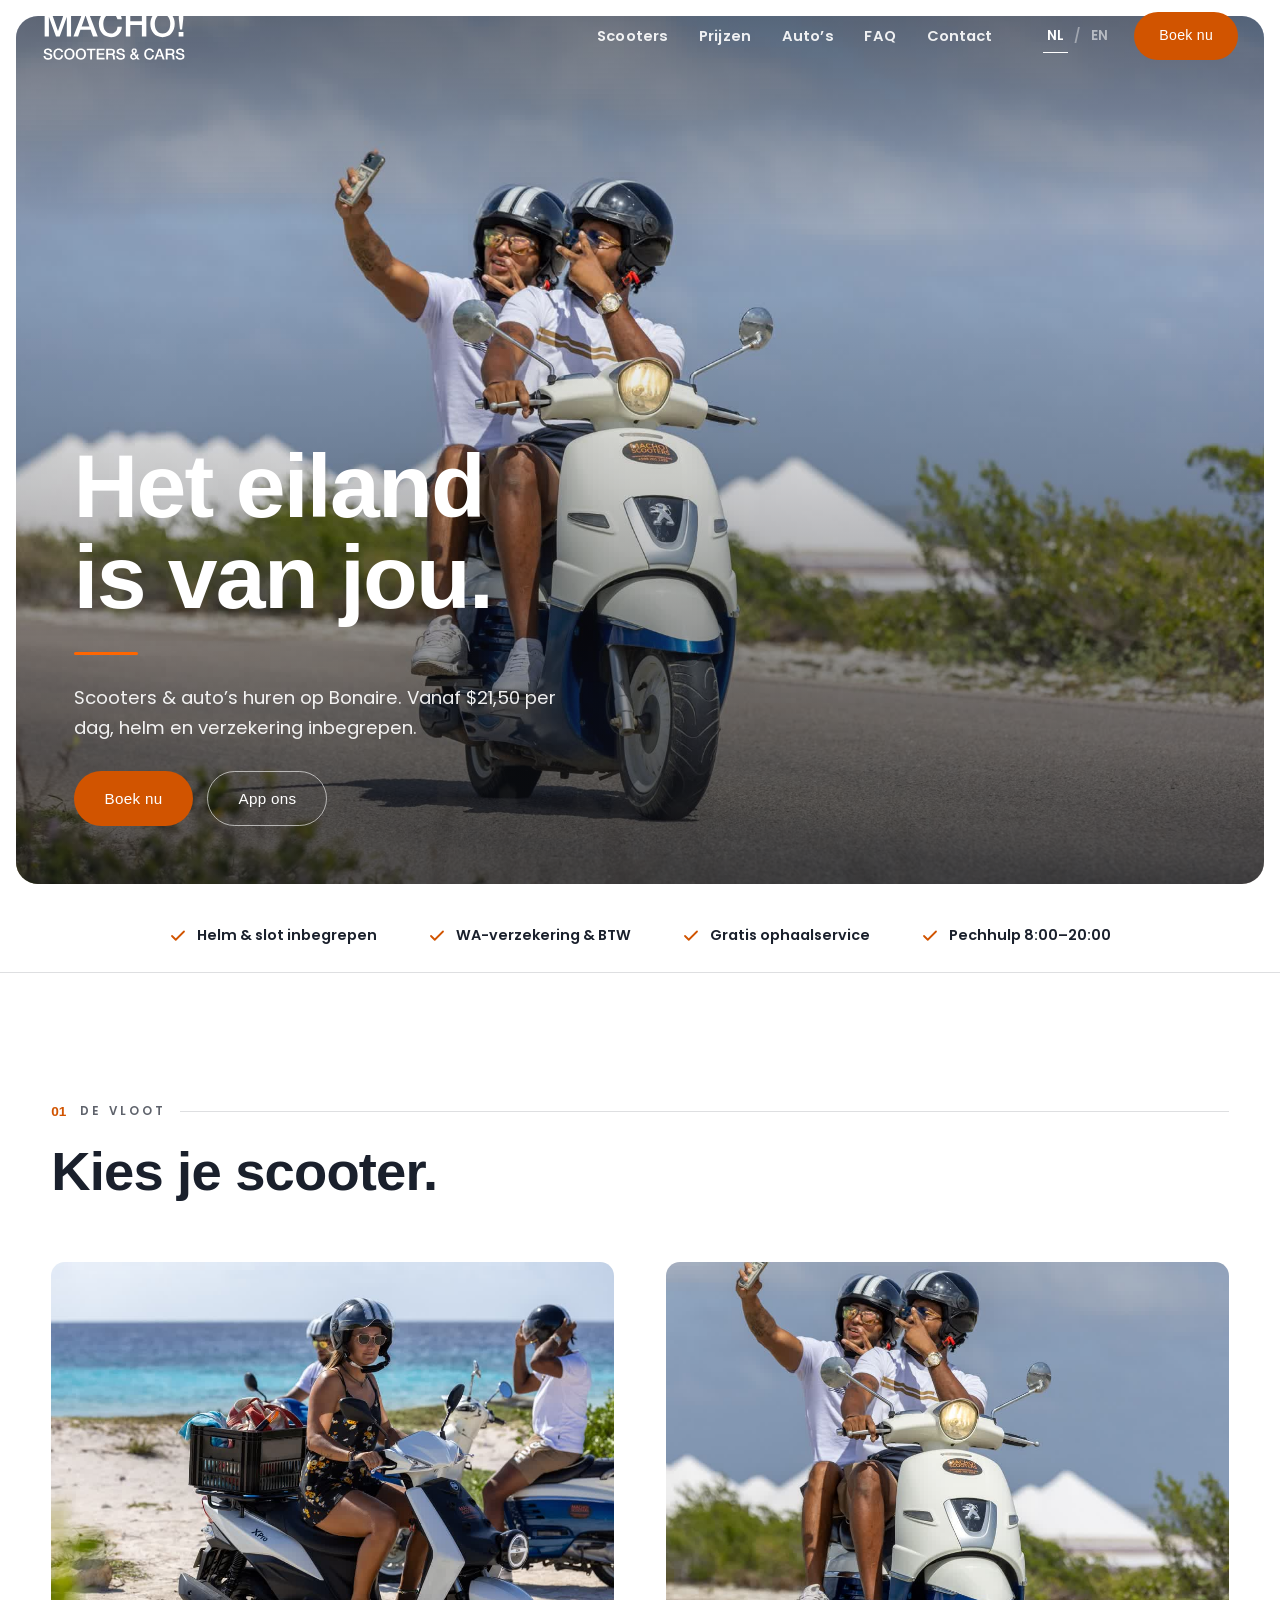
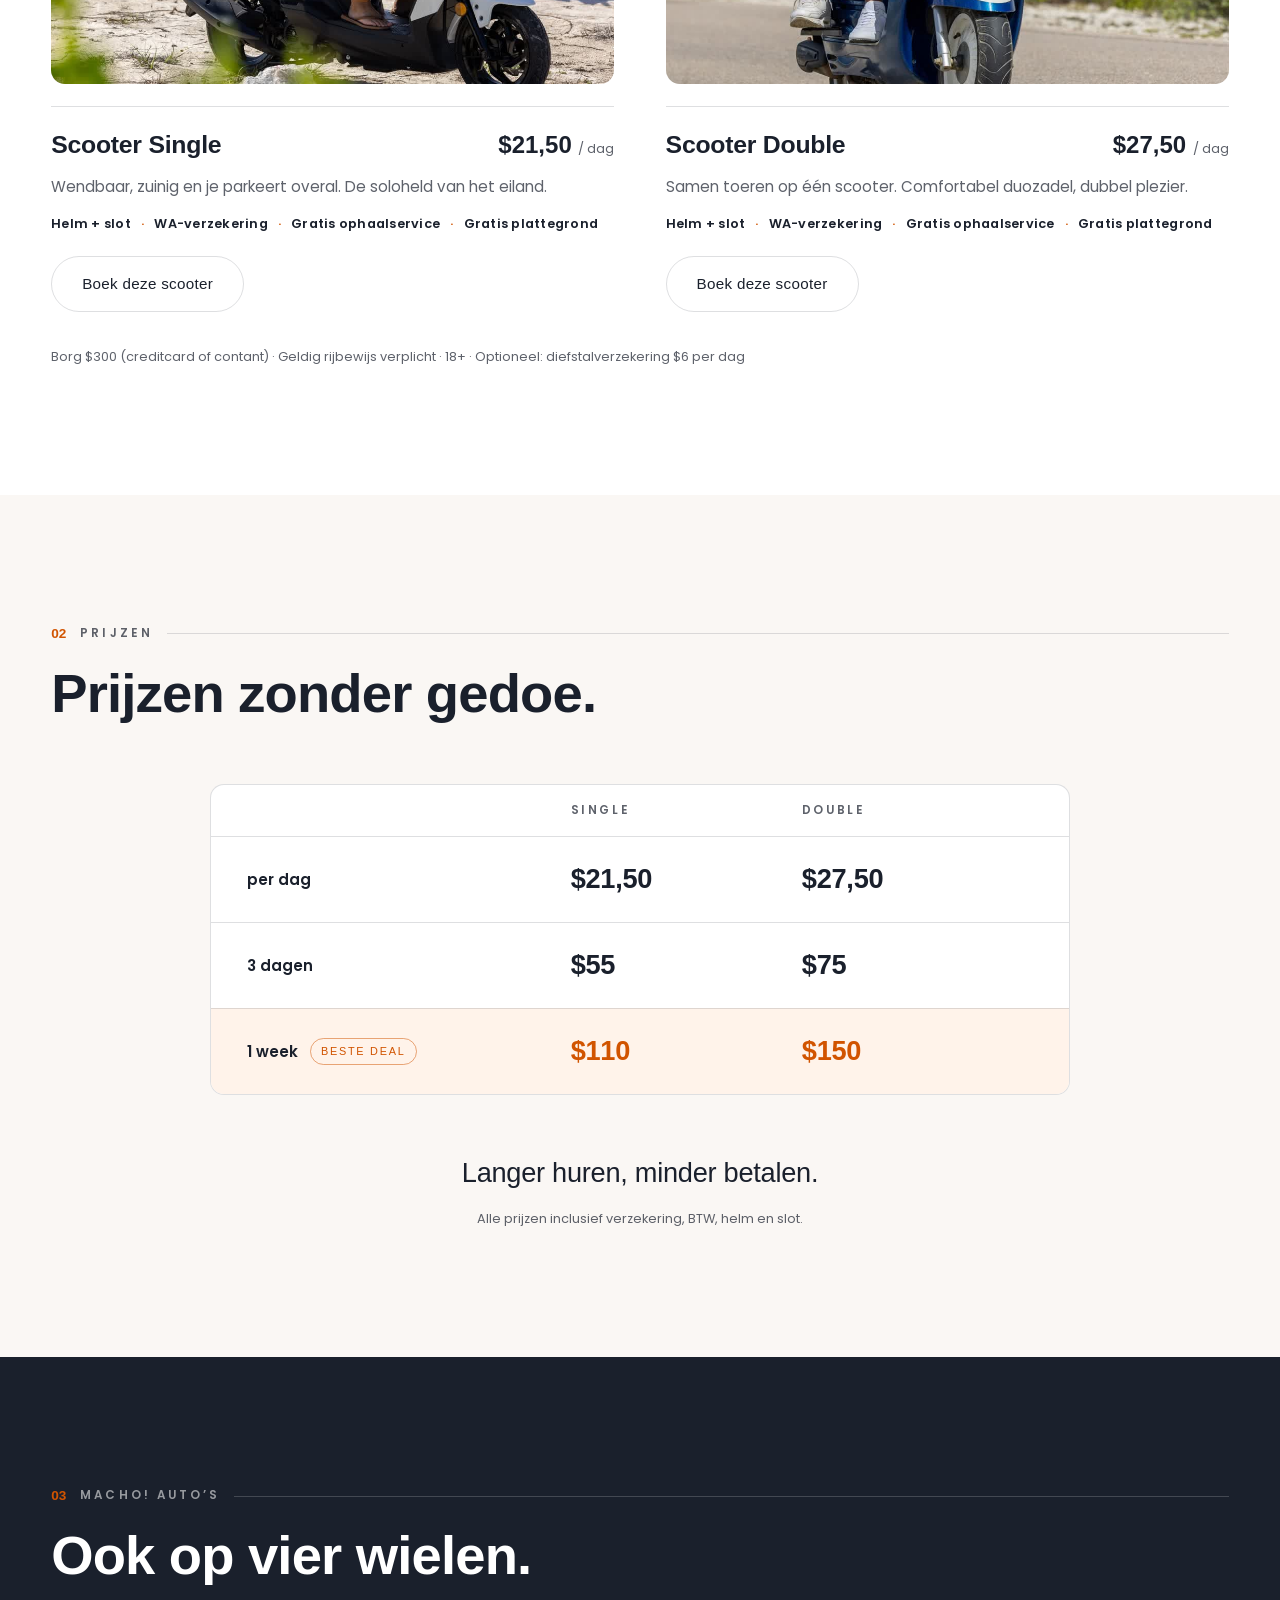
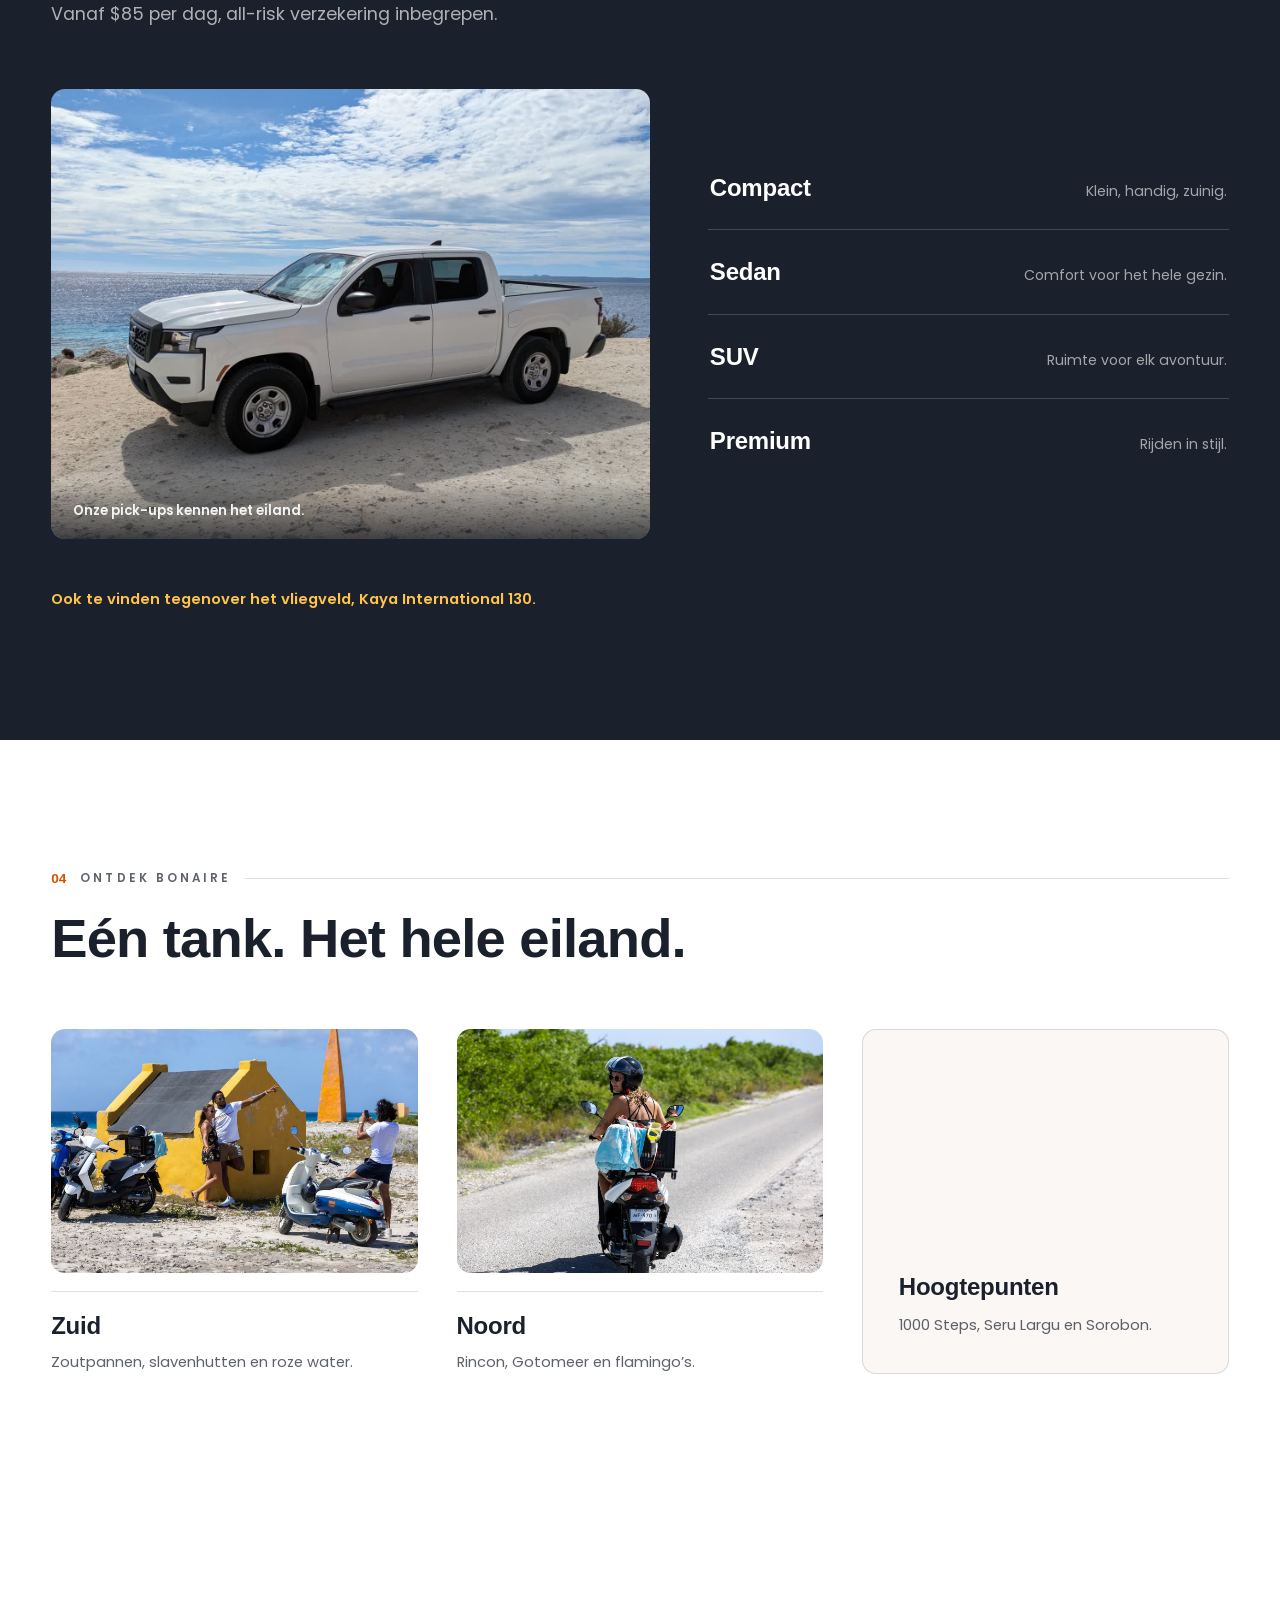
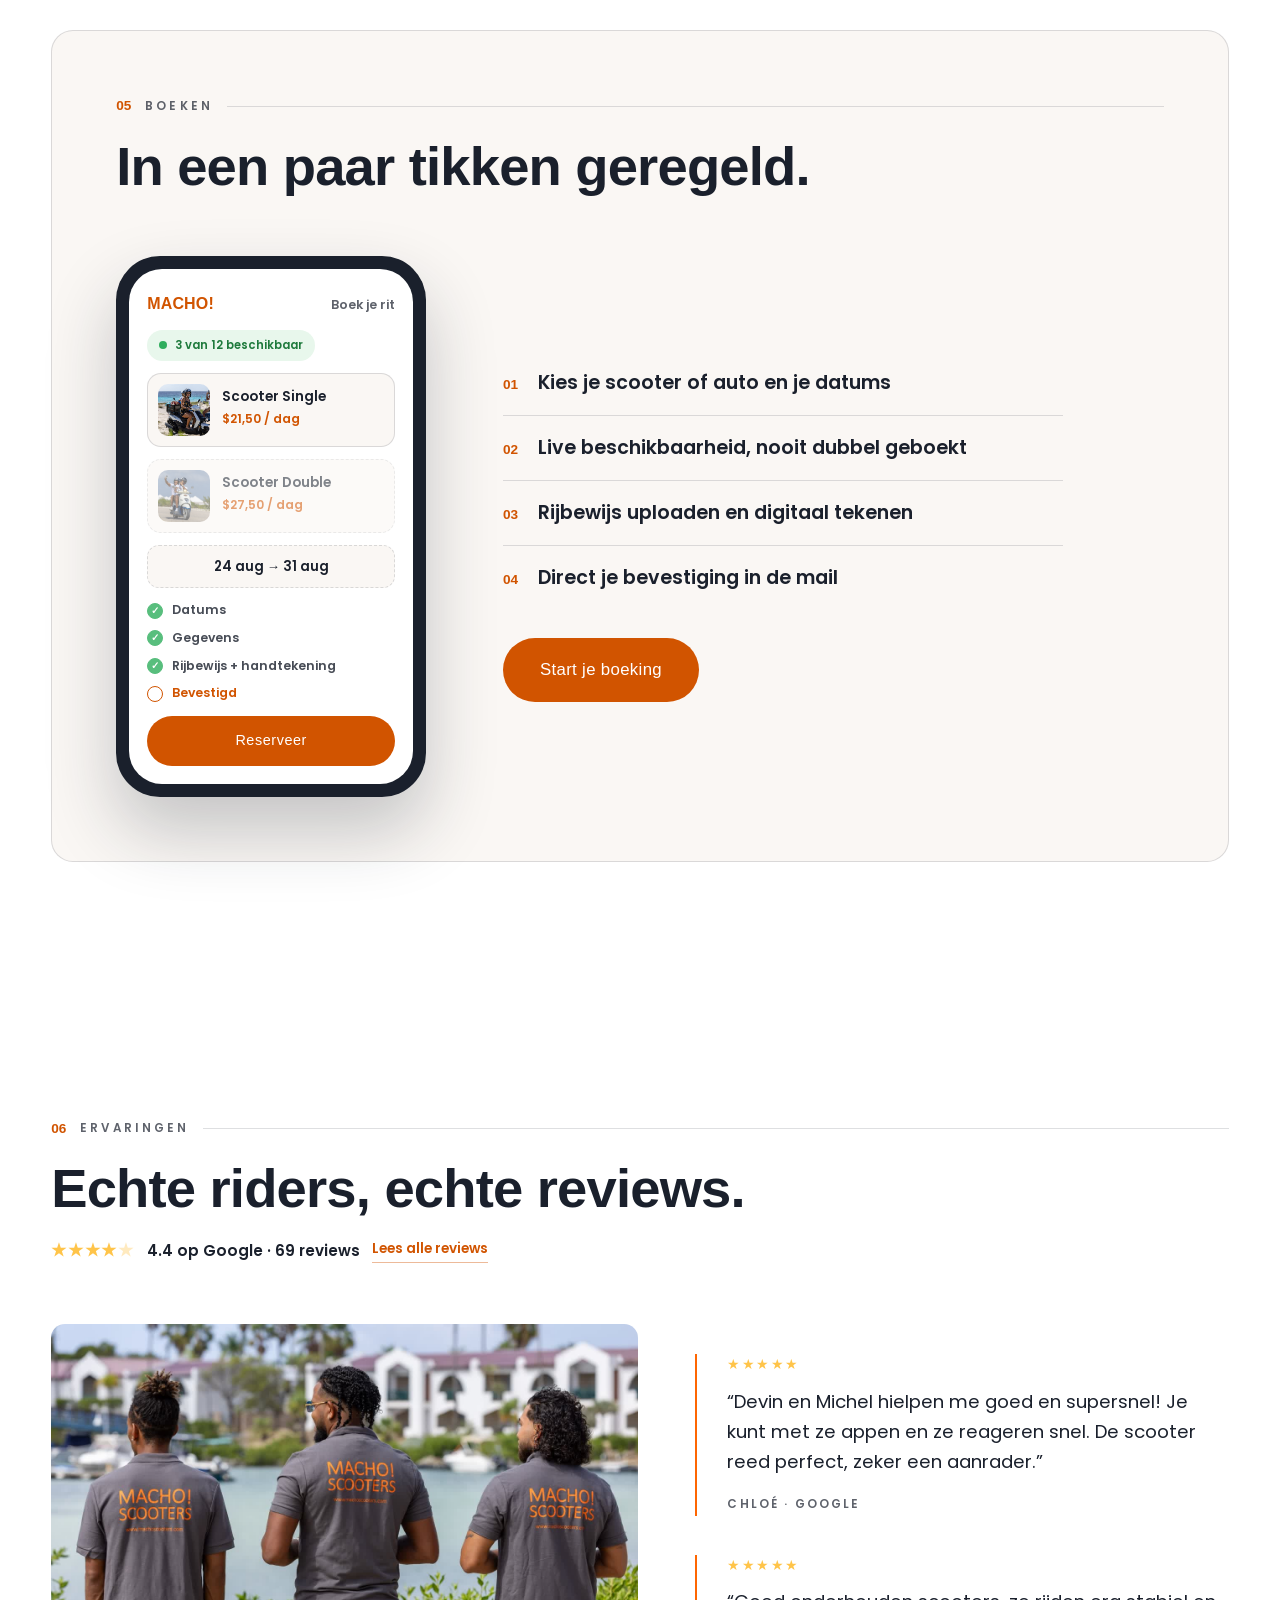
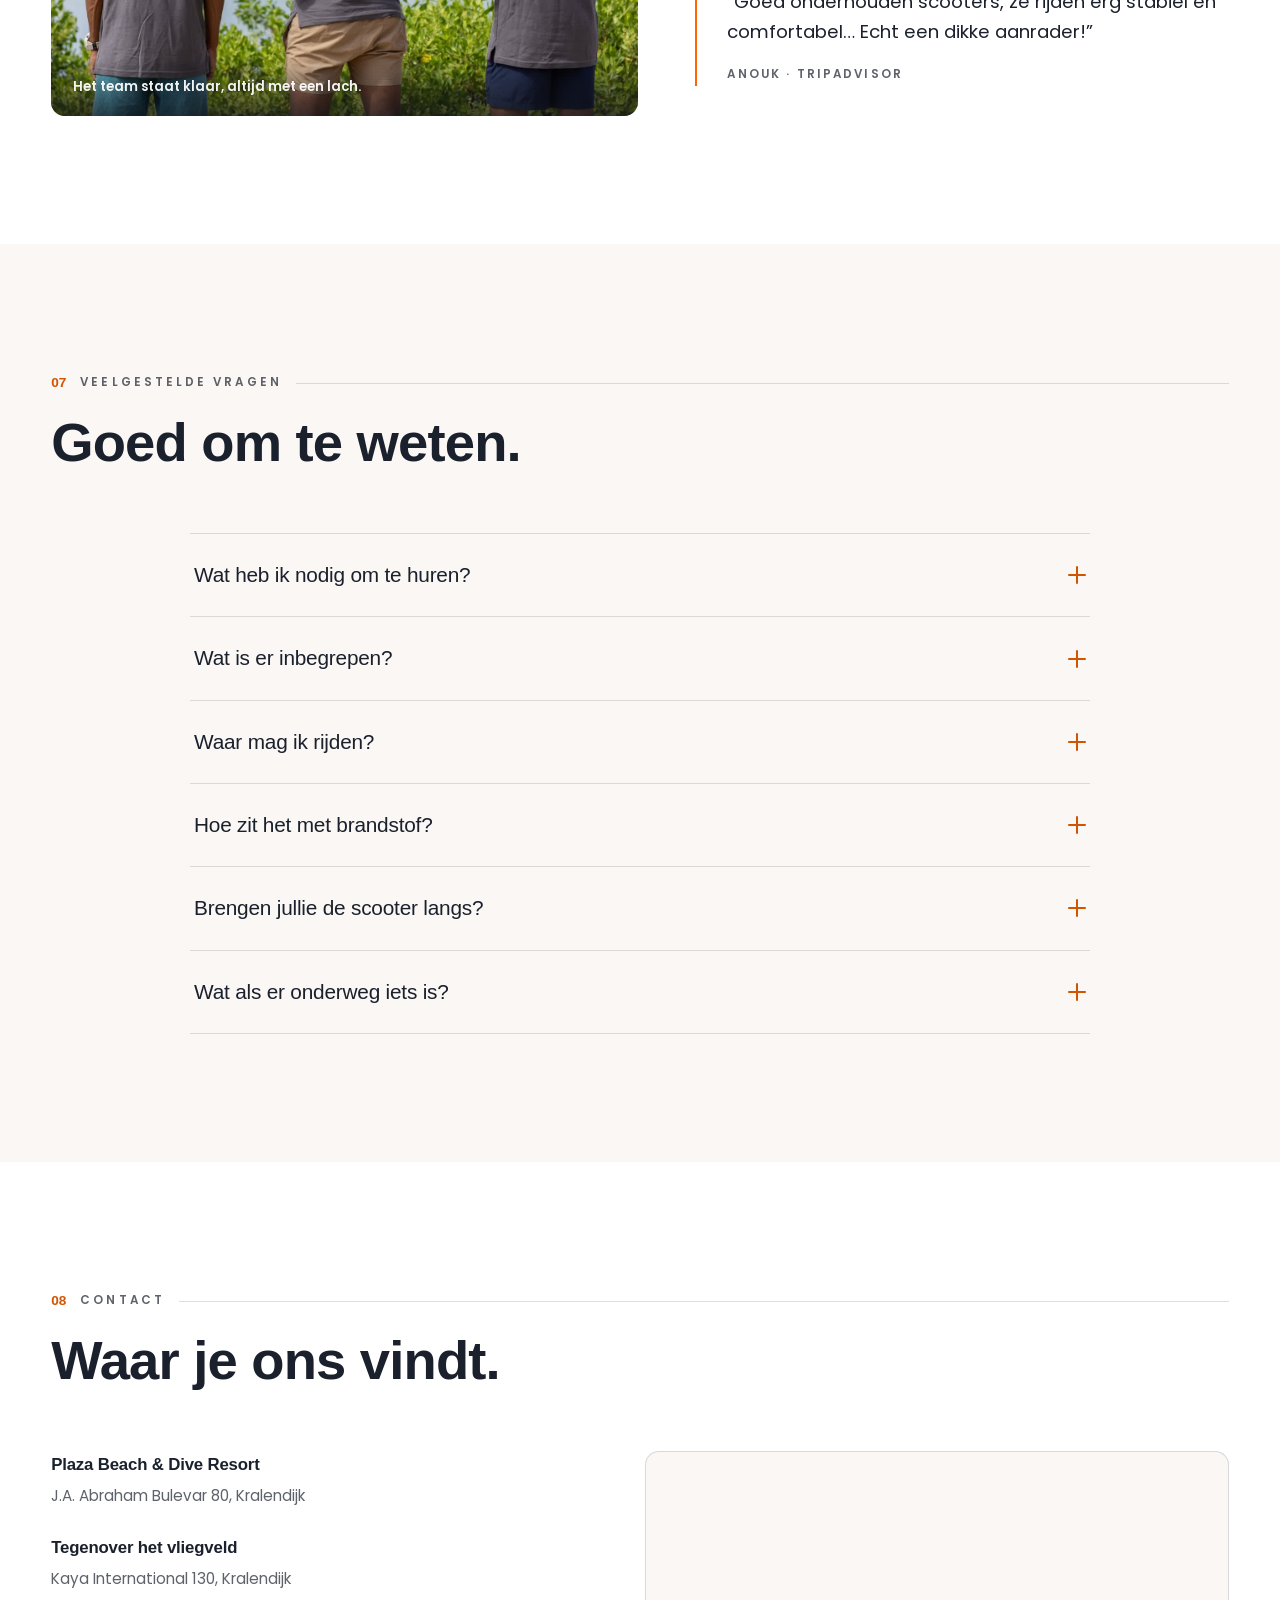
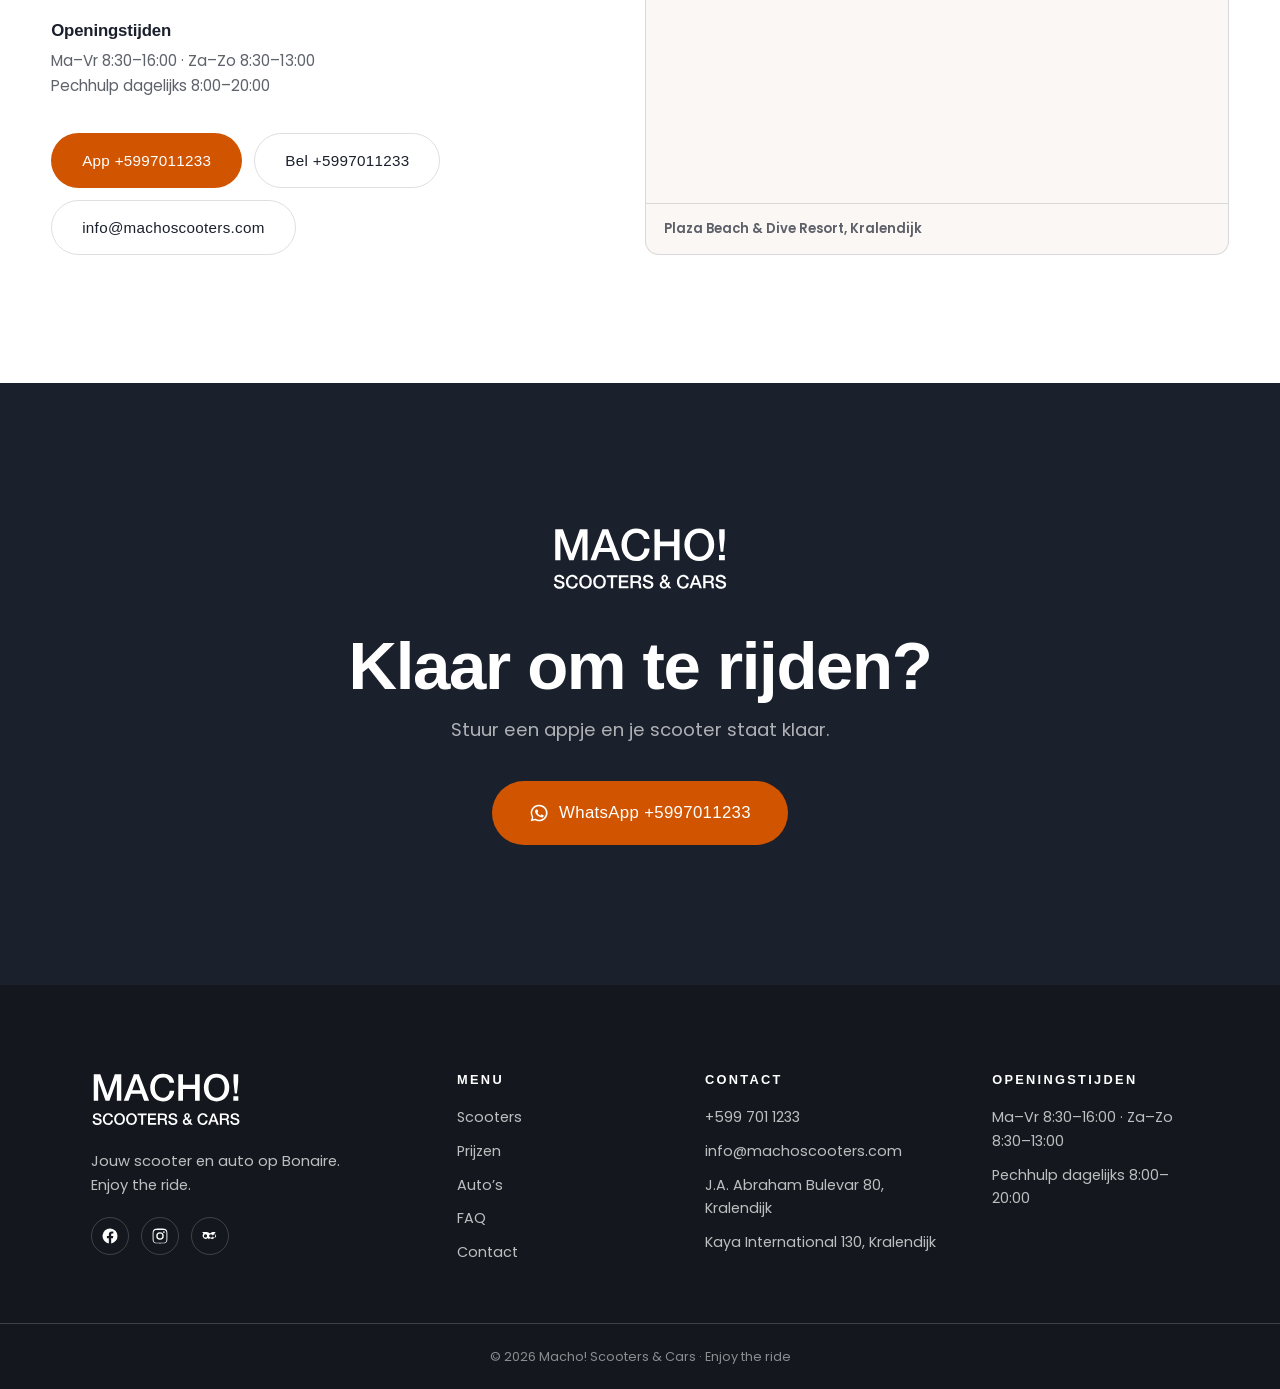
==== commit e35e3440: "Finished-site rework: nav, USP, FAQ, contact + map, footer Co-Authored-By: Claude Fable 5 <noreply@a" ====
--- a/index.html
+++ b/index.html
@@ -3,8 +3,8 @@
 <head>
   <meta charset="utf-8">
   <meta name="viewport" content="width=device-width, initial-scale=1">
-  <title>Macho! Scooters &amp; Cars — Het eiland is van jou</title>
-  <meta name="description" content="Scooters en auto's huren op Bonaire. Vanaf $21,50 per dag, helm en verzekering inbegrepen. Boek bij Macho! op de boulevard van Kralendijk.">
+  <title>Macho! Scooters &amp; Cars — Scooter &amp; auto huren op Bonaire</title>
+  <meta name="description" content="Scooters en auto's huren op Bonaire. Vanaf $21,50 per dag, helm en verzekering inbegrepen. Gratis ophaalservice, twee locaties in Kralendijk.">
   <meta name="robots" content="noindex, nofollow">
   <meta property="og:type" content="website">
   <meta property="og:title" content="Macho! Scooters &amp; Cars — Het eiland is van jou">
@@ -22,12 +22,22 @@
 
   <svg aria-hidden="true" style="display:none" xmlns="http://www.w3.org/2000/svg">
     <symbol id="macho-logo" viewBox="0 0 257.69 109.01"><path d="M4.72,9.13h11.23l12.57,35.67h.13l12.25-35.67h11.1v45.57h-7.59V19.53h-.13l-12.64,35.16h-6.57L12.44,19.53h-.13v35.16h-7.59V9.13Z"/><path d="M73.77,9.13h8.49l17.55,45.57h-8.55l-4.28-12.06h-18.19l-4.28,12.06h-8.23l17.49-45.57ZM70.96,36.57h13.91l-6.83-19.59h-.19l-6.89,19.59Z"/><path d="M134.91,23.61c-.34-1.32-.81-2.53-1.4-3.64-.6-1.11-1.36-2.06-2.3-2.87-.94-.81-2.03-1.44-3.29-1.88-1.26-.45-2.71-.67-4.37-.67-2.42,0-4.52.49-6.29,1.47-1.77.98-3.2,2.29-4.31,3.92-1.11,1.64-1.93,3.5-2.46,5.58-.53,2.08-.8,4.21-.8,6.38s.27,4.3.8,6.38c.53,2.08,1.35,3.95,2.46,5.58,1.11,1.64,2.54,2.95,4.31,3.92,1.77.98,3.86,1.47,6.29,1.47,1.79,0,3.36-.31,4.72-.93,1.36-.62,2.53-1.47,3.51-2.55.98-1.08,1.74-2.35,2.3-3.8.55-1.45.91-3,1.08-4.66h7.79c-.17,2.72-.76,5.21-1.75,7.47-1,2.26-2.35,4.2-4.05,5.84-1.7,1.64-3.7,2.9-6,3.8s-4.83,1.34-7.59,1.34c-3.4,0-6.46-.63-9.16-1.88-2.7-1.25-4.99-2.97-6.86-5.14-1.87-2.17-3.31-4.7-4.31-7.59-1-2.89-1.5-5.98-1.5-9.25s.5-6.3,1.5-9.19c1-2.89,2.44-5.42,4.31-7.59,1.87-2.17,4.16-3.89,6.86-5.17,2.7-1.28,5.75-1.91,9.16-1.91,2.55,0,4.96.35,7.21,1.05,2.25.7,4.24,1.72,5.97,3.06s3.12,2.97,4.18,4.88c1.06,1.91,1.72,4.11,1.98,6.57h-7.98Z"/><path d="M150.03,9.13h7.98v18.12h20.74V9.13h7.98v45.57h-7.98v-20.55h-20.74v20.55h-7.98V9.13Z"/><path d="M215.7,8.04c3.4,0,6.46.64,9.16,1.91,2.7,1.28,4.99,3,6.86,5.17,1.87,2.17,3.31,4.7,4.31,7.59,1,2.89,1.5,5.96,1.5,9.19s-.5,6.36-1.5,9.25c-1,2.89-2.44,5.42-4.31,7.59-1.87,2.17-4.16,3.88-6.86,5.14-2.7,1.25-5.75,1.88-9.16,1.88s-6.46-.63-9.16-1.88c-2.7-1.25-4.99-2.97-6.86-5.14-1.87-2.17-3.31-4.7-4.31-7.59-1-2.89-1.5-5.98-1.5-9.25s.5-6.3,1.5-9.19c1-2.89,2.43-5.42,4.31-7.59,1.87-2.17,4.16-3.89,6.86-5.17,2.7-1.28,5.75-1.91,9.16-1.91ZM215.7,14.55c-2.43,0-4.52.49-6.29,1.47-1.77.98-3.2,2.29-4.31,3.92-1.11,1.64-1.93,3.5-2.46,5.58-.53,2.08-.8,4.21-.8,6.38s.26,4.3.8,6.38c.53,2.08,1.35,3.95,2.46,5.58,1.11,1.64,2.54,2.95,4.31,3.92,1.76.98,3.86,1.47,6.29,1.47s4.52-.49,6.29-1.47c1.77-.98,3.2-2.29,4.31-3.92,1.11-1.64,1.92-3.5,2.46-5.58.53-2.08.8-4.21.8-6.38s-.27-4.3-.8-6.38c-.53-2.08-1.35-3.95-2.46-5.58-1.11-1.64-2.54-2.95-4.31-3.92-1.77-.98-3.86-1.47-6.29-1.47Z"/><path d="M244.55,46.71h8.55v7.98h-8.55v-7.98ZM244.87,9.13h7.98v13.15l-2.11,19.72h-3.77l-2.11-19.72v-13.15Z"/><path d="M6.08,89.27c0,.74.13,1.37.38,1.89.25.52.6.95,1.05,1.28s.97.58,1.55.73c.58.15,1.22.23,1.9.23.74,0,1.37-.09,1.89-.26.52-.17.94-.39,1.27-.66s.56-.58.7-.93c.14-.35.22-.71.22-1.07,0-.74-.17-1.28-.5-1.63-.33-.35-.7-.6-1.09-.74-.68-.25-1.48-.49-2.39-.72-.91-.22-2.03-.52-3.36-.88-.83-.22-1.52-.5-2.07-.85-.55-.35-.99-.74-1.31-1.17-.32-.43-.55-.89-.69-1.38-.13-.49-.2-.98-.2-1.48,0-.97.2-1.81.61-2.52.4-.71.94-1.3,1.61-1.77.67-.47,1.42-.81,2.27-1.04.85-.23,1.7-.34,2.56-.34,1.01,0,1.96.13,2.85.39.89.26,1.67.65,2.35,1.17.68.52,1.21,1.17,1.61,1.93.4.77.59,1.65.59,2.66h-3.38c-.09-1.24-.51-2.12-1.27-2.63-.76-.51-1.72-.77-2.89-.77-.4,0-.8.04-1.22.12s-.79.22-1.13.4c-.34.19-.63.45-.85.77-.23.32-.34.73-.34,1.21,0,.68.21,1.22.63,1.61.42.39.98.68,1.66.88.07.02.35.09.85.23.49.13,1.05.28,1.66.45s1.21.32,1.8.47c.58.15,1,.27,1.26.34.63.2,1.18.47,1.65.81.47.34.86.73,1.17,1.17.31.44.55.91.7,1.42.15.5.23,1.01.23,1.51,0,1.08-.22,2-.66,2.77s-1.02,1.39-1.74,1.88c-.72.49-1.54.84-2.46,1.07-.92.22-1.85.34-2.81.34-1.1,0-2.13-.13-3.1-.4s-1.82-.68-2.54-1.24c-.72-.56-1.3-1.27-1.73-2.15s-.66-1.9-.67-3.09h3.38Z"/><path d="M34.37,82.54c-.14-.56-.34-1.07-.59-1.54-.25-.47-.58-.87-.97-1.21-.4-.34-.86-.61-1.39-.8-.53-.19-1.15-.28-1.85-.28-1.03,0-1.91.21-2.66.62-.75.41-1.35.97-1.82,1.66-.47.69-.81,1.48-1.04,2.36s-.34,1.78-.34,2.7.11,1.82.34,2.7c.23.88.57,1.67,1.04,2.36.47.69,1.08,1.25,1.82,1.66.75.41,1.63.62,2.66.62.76,0,1.42-.13,2-.39.58-.26,1.07-.62,1.49-1.08.41-.46.74-.99.97-1.61.23-.61.39-1.27.46-1.97h3.29c-.07,1.15-.32,2.21-.74,3.16-.42.95-.99,1.78-1.71,2.47-.72.69-1.57,1.23-2.54,1.61-.97.38-2.04.57-3.21.57-1.44,0-2.73-.27-3.87-.8-1.14-.53-2.11-1.26-2.9-2.17-.79-.92-1.4-1.99-1.82-3.21-.42-1.22-.63-2.53-.63-3.92s.21-2.66.63-3.89c.42-1.22,1.03-2.29,1.82-3.21.79-.92,1.76-1.65,2.9-2.19,1.14-.54,2.43-.81,3.87-.81,1.08,0,2.1.15,3.05.45.95.3,1.8.73,2.52,1.3s1.32,1.26,1.77,2.07c.45.81.73,1.74.84,2.78h-3.38Z"/><path d="M49.06,75.95c1.44,0,2.73.27,3.87.81,1.14.54,2.11,1.27,2.9,2.19.79.92,1.4,1.99,1.82,3.21s.63,2.52.63,3.89-.21,2.69-.63,3.92c-.42,1.22-1.03,2.29-1.82,3.21-.79.92-1.76,1.64-2.9,2.17s-2.43.8-3.87.8-2.73-.27-3.87-.8c-1.14-.53-2.11-1.26-2.9-2.17-.79-.92-1.4-1.99-1.82-3.21-.42-1.22-.63-2.53-.63-3.92s.21-2.66.63-3.89c.42-1.22,1.03-2.29,1.82-3.21.79-.92,1.76-1.65,2.9-2.19,1.14-.54,2.43-.81,3.87-.81ZM49.06,78.71c-1.03,0-1.91.21-2.66.62-.75.41-1.35.97-1.82,1.66-.47.69-.81,1.48-1.04,2.36s-.34,1.78-.34,2.7.11,1.82.34,2.7c.23.88.57,1.67,1.04,2.36.47.69,1.08,1.25,1.82,1.66.75.41,1.63.62,2.66.62s1.91-.21,2.66-.62c.75-.41,1.35-.97,1.82-1.66.47-.69.81-1.48,1.04-2.36.22-.88.34-1.78.34-2.7s-.11-1.82-.34-2.7c-.23-.88-.57-1.67-1.04-2.36-.47-.69-1.08-1.25-1.82-1.66-.75-.41-1.63-.62-2.66-.62Z"/><path d="M69.58,75.95c1.44,0,2.73.27,3.87.81,1.14.54,2.11,1.27,2.9,2.19.79.92,1.4,1.99,1.82,3.21s.63,2.52.63,3.89-.21,2.69-.63,3.92c-.42,1.22-1.03,2.29-1.82,3.21-.79.92-1.76,1.64-2.9,2.17s-2.43.8-3.87.8-2.73-.27-3.87-.8c-1.14-.53-2.11-1.26-2.9-2.17-.79-.92-1.4-1.99-1.82-3.21-.42-1.22-.63-2.53-.63-3.92s.21-2.66.63-3.89c.42-1.22,1.03-2.29,1.82-3.21.79-.92,1.76-1.65,2.9-2.19,1.14-.54,2.43-.81,3.87-.81ZM69.58,78.71c-1.03,0-1.91.21-2.66.62-.75.41-1.35.97-1.82,1.66-.47.69-.81,1.48-1.04,2.36s-.34,1.78-.34,2.7.11,1.82.34,2.7c.23.88.57,1.67,1.04,2.36.47.69,1.08,1.25,1.82,1.66.75.41,1.63.62,2.66.62s1.91-.21,2.66-.62c.75-.41,1.35-.97,1.82-1.66.47-.69.81-1.48,1.04-2.36.22-.88.34-1.78.34-2.7s-.11-1.82-.34-2.7c-.23-.88-.57-1.67-1.04-2.36-.47-.69-1.08-1.25-1.82-1.66-.75-.41-1.63-.62-2.66-.62Z"/><path d="M80.06,76.41h15.61v2.92h-6.13v16.36h-3.38v-16.36h-6.1v-2.92Z"/><path d="M97.9,76.41h13.88v2.92h-10.5v5.05h9.72v2.75h-9.72v5.64h10.69v2.92h-14.07v-19.28Z"/><path d="M114.91,76.41h9.21c2.12,0,3.72.46,4.78,1.38,1.06.92,1.59,2.2,1.59,3.83,0,.92-.13,1.68-.4,2.28-.27.6-.59,1.09-.95,1.46-.36.37-.72.63-1.07.8-.35.16-.61.27-.77.32v.05c.29.04.6.13.93.27s.64.37.93.69c.29.31.53.72.72,1.23s.28,1.13.28,1.89c0,1.13.08,2.17.26,3.09.17.93.44,1.59.8,1.98h-3.62c-.25-.41-.4-.87-.45-1.38s-.07-.99-.07-1.46c0-.88-.05-1.64-.16-2.28-.11-.64-.31-1.17-.59-1.59-.29-.42-.68-.73-1.17-.93-.5-.2-1.13-.3-1.9-.3h-4.97v7.94h-3.38v-19.28ZM118.29,85.19h5.54c1.08,0,1.9-.26,2.46-.77.56-.51.84-1.28.84-2.31,0-.61-.09-1.11-.27-1.5-.18-.39-.43-.69-.74-.9-.32-.22-.68-.36-1.08-.43-.41-.07-.82-.11-1.26-.11h-5.48v6.02Z"/><path d="M136.14,89.27c0,.74.13,1.37.38,1.89.25.52.6.95,1.05,1.28s.97.58,1.55.73c.58.15,1.22.23,1.9.23.74,0,1.37-.09,1.89-.26.52-.17.94-.39,1.27-.66s.56-.58.7-.93c.14-.35.22-.71.22-1.07,0-.74-.17-1.28-.5-1.63-.33-.35-.7-.6-1.09-.74-.68-.25-1.48-.49-2.39-.72-.91-.22-2.03-.52-3.36-.88-.83-.22-1.52-.5-2.07-.85-.55-.35-.99-.74-1.31-1.17-.32-.43-.55-.89-.69-1.38-.13-.49-.2-.98-.2-1.48,0-.97.2-1.81.61-2.52.4-.71.94-1.3,1.61-1.77.67-.47,1.42-.81,2.27-1.04.85-.23,1.7-.34,2.56-.34,1.01,0,1.96.13,2.85.39.89.26,1.67.65,2.35,1.17.68.52,1.21,1.17,1.61,1.93.4.77.59,1.65.59,2.66h-3.38c-.09-1.24-.51-2.12-1.27-2.63-.76-.51-1.72-.77-2.89-.77-.4,0-.8.04-1.22.12s-.79.22-1.13.4c-.34.19-.63.45-.85.77-.23.32-.34.73-.34,1.21,0,.68.21,1.22.63,1.61.42.39.98.68,1.66.88.07.02.35.09.85.23.49.13,1.05.28,1.66.45s1.21.32,1.8.47c.58.15,1,.27,1.26.34.63.2,1.18.47,1.65.81.47.34.86.73,1.17,1.17.31.44.55.91.7,1.42.15.5.23,1.01.23,1.51,0,1.08-.22,2-.66,2.77s-1.02,1.39-1.74,1.88c-.72.49-1.54.84-2.46,1.07-.92.22-1.85.34-2.81.34-1.1,0-2.13-.13-3.1-.4s-1.82-.68-2.54-1.24c-.72-.56-1.3-1.27-1.73-2.15s-.66-1.9-.67-3.09h3.38Z"/><path d="M169.21,93.53c-.72.88-1.52,1.53-2.39,1.93s-1.88.61-3.01.61c-.88,0-1.7-.13-2.44-.39s-1.39-.63-1.93-1.12c-.54-.49-.96-1.08-1.26-1.8-.3-.71-.45-1.52-.45-2.42,0-.68.12-1.3.38-1.86.25-.56.58-1.07,1-1.53s.89-.87,1.42-1.23c.53-.36,1.08-.68,1.63-.97-.25-.32-.5-.64-.73-.96-.23-.31-.44-.64-.62-.99-.18-.34-.32-.7-.43-1.08-.11-.38-.16-.77-.16-1.19,0-.7.12-1.33.37-1.89.24-.56.58-1.04,1.01-1.44.43-.41.94-.72,1.51-.93.58-.22,1.19-.32,1.84-.32.61,0,1.21.09,1.79.28s1.1.48,1.54.86.8.87,1.07,1.44c.27.58.41,1.25.41,2.02,0,.58-.09,1.11-.28,1.59-.19.49-.44.93-.76,1.34-.32.4-.68.77-1.11,1.09-.42.32-.87.61-1.34.86l3,3.62c.11-.31.22-.66.32-1.05.11-.4.2-.91.27-1.54h2.7c-.09.85-.26,1.67-.5,2.48s-.58,1.56-1.01,2.24l3.7,4.48h-3.78l-1.75-2.16ZM163.78,86.78c-.29.18-.6.36-.95.54-.34.18-.66.41-.96.68s-.55.59-.76.97c-.21.38-.31.86-.31,1.43,0,1.04.29,1.85.88,2.4.58.56,1.33.84,2.23.84.56,0,1.04-.08,1.43-.23.4-.15.73-.34,1.01-.55s.51-.45.7-.7c.19-.25.36-.48.5-.67l-3.78-4.7ZM165.03,78.25c-.58,0-1.06.19-1.46.58-.4.39-.59.9-.59,1.55,0,.32.06.63.18.9s.26.55.43.81c.17.26.36.52.57.77.21.25.4.5.58.73.29-.2.57-.4.84-.61.27-.21.51-.43.73-.67.22-.24.39-.52.51-.82.13-.31.19-.65.19-1.03,0-.63-.18-1.16-.54-1.58-.36-.42-.84-.63-1.43-.63Z"/><path d="M196.94,82.54c-.14-.56-.34-1.07-.59-1.54-.25-.47-.58-.87-.97-1.21-.4-.34-.86-.61-1.39-.8s-1.15-.28-1.85-.28c-1.03,0-1.91.21-2.66.62s-1.35.97-1.82,1.66c-.47.69-.82,1.48-1.04,2.36s-.34,1.78-.34,2.7.11,1.82.34,2.7c.22.88.57,1.67,1.04,2.36.47.69,1.08,1.25,1.82,1.66s1.63.62,2.66.62c.76,0,1.42-.13,2-.39.58-.26,1.07-.62,1.49-1.08s.74-.99.97-1.61c.23-.61.39-1.27.46-1.97h3.29c-.07,1.15-.32,2.21-.74,3.16-.42.95-1,1.78-1.71,2.47s-1.57,1.23-2.54,1.61c-.97.38-2.04.57-3.21.57-1.44,0-2.73-.27-3.87-.8-1.14-.53-2.11-1.26-2.9-2.17-.79-.92-1.4-1.99-1.82-3.21-.42-1.22-.63-2.53-.63-3.92s.21-2.66.63-3.89,1.03-2.29,1.82-3.21c.79-.92,1.76-1.65,2.9-2.19,1.14-.54,2.43-.81,3.87-.81,1.08,0,2.1.15,3.05.45s1.8.73,2.53,1.3c.73.57,1.32,1.26,1.77,2.07.45.81.73,1.74.84,2.78h-3.38Z"/><path d="M208.58,76.41h3.59l7.42,19.28h-3.62l-1.81-5.1h-7.7l-1.81,5.1h-3.48l7.4-19.28ZM207.39,88.02h5.89l-2.89-8.29h-.08l-2.92,8.29Z"/><path d="M221.43,76.41h9.21c2.12,0,3.72.46,4.78,1.38,1.06.92,1.59,2.2,1.59,3.83,0,.92-.13,1.68-.41,2.28-.27.6-.58,1.09-.94,1.46-.36.37-.72.63-1.07.8-.35.16-.61.27-.77.32v.05c.29.04.6.13.93.27.33.14.64.37.93.69s.53.72.72,1.23c.19.5.28,1.13.28,1.89,0,1.13.09,2.17.26,3.09.17.93.44,1.59.8,1.98h-3.62c-.25-.41-.4-.87-.45-1.38-.05-.5-.07-.99-.07-1.46,0-.88-.05-1.64-.16-2.28-.11-.64-.31-1.17-.59-1.59-.29-.42-.68-.73-1.17-.93-.5-.2-1.13-.3-1.9-.3h-4.97v7.94h-3.38v-19.28ZM224.8,85.19h5.54c1.08,0,1.9-.26,2.46-.77s.84-1.28.84-2.31c0-.61-.09-1.11-.27-1.5-.18-.39-.43-.69-.74-.9-.31-.22-.67-.36-1.08-.43-.4-.07-.82-.11-1.25-.11h-5.48v6.02Z"/><path d="M242.65,89.27c0,.74.13,1.37.38,1.89.25.52.6.95,1.05,1.28.45.33.97.58,1.55.73s1.22.23,1.9.23c.74,0,1.37-.09,1.89-.26.52-.17.95-.39,1.27-.66.32-.27.56-.58.7-.93.14-.35.22-.71.22-1.07,0-.74-.17-1.28-.5-1.63-.33-.35-.7-.6-1.09-.74-.68-.25-1.48-.49-2.39-.72-.91-.22-2.03-.52-3.36-.88-.83-.22-1.52-.5-2.07-.85-.55-.35-.99-.74-1.31-1.17s-.55-.89-.69-1.38-.2-.98-.2-1.48c0-.97.2-1.81.61-2.52s.94-1.3,1.61-1.77c.67-.47,1.42-.81,2.27-1.04.85-.23,1.7-.34,2.57-.34,1.01,0,1.96.13,2.85.39.89.26,1.67.65,2.35,1.17s1.21,1.17,1.61,1.93c.4.77.59,1.65.59,2.66h-3.38c-.09-1.24-.51-2.12-1.27-2.63-.76-.51-1.72-.77-2.89-.77-.4,0-.8.04-1.21.12-.42.08-.79.22-1.13.4s-.62.45-.85.77c-.22.32-.34.73-.34,1.21,0,.68.21,1.22.63,1.61.42.39.98.68,1.66.88.07.02.36.09.85.23.5.13,1.05.28,1.66.45s1.21.32,1.8.47,1,.27,1.25.34c.63.2,1.18.47,1.65.81.47.34.86.73,1.17,1.17.31.44.55.91.7,1.42.15.5.23,1.01.23,1.51,0,1.08-.22,2-.66,2.77s-1.02,1.39-1.74,1.88c-.72.49-1.54.84-2.46,1.07-.92.22-1.85.34-2.81.34-1.1,0-2.13-.13-3.1-.4s-1.82-.68-2.54-1.24c-.72-.56-1.3-1.27-1.73-2.15-.43-.87-.66-1.9-.68-3.09h3.38Z"/></symbol>
+    <symbol id="ic-fb" viewBox="0 0 24 24"><path d="M22 12a10 10 0 1 0-11.56 9.88v-6.99H7.9V12h2.54V9.8c0-2.51 1.5-3.9 3.79-3.9 1.1 0 2.24.2 2.24.2v2.47h-1.26c-1.24 0-1.63.77-1.63 1.56V12h2.78l-.44 2.89h-2.34v6.99A10 10 0 0 0 22 12Z"/></symbol>
+    <symbol id="ic-ig" viewBox="0 0 24 24"><path d="M12 2.16c3.2 0 3.58.01 4.85.07 1.17.05 1.8.25 2.23.41.56.22.96.48 1.38.9.42.42.68.82.9 1.38.16.42.36 1.06.41 2.23.06 1.27.07 1.65.07 4.85s-.01 3.58-.07 4.85c-.05 1.17-.25 1.8-.41 2.23-.22.56-.48.96-.9 1.38-.42.42-.82.68-1.38.9-.42.16-1.06.36-2.23.41-1.27.06-1.65.07-4.85.07s-3.58-.01-4.85-.07c-1.17-.05-1.8-.25-2.23-.41a3.7 3.7 0 0 1-1.38-.9 3.7 3.7 0 0 1-.9-1.38c-.16-.42-.36-1.06-.41-2.23C2.17 15.58 2.16 15.2 2.16 12s.01-3.58.07-4.85c.05-1.17.25-1.8.41-2.23.22-.56.48-.96.9-1.38.42-.42.82-.68 1.38-.9.42-.16 1.06-.36 2.23-.41C8.42 2.17 8.8 2.16 12 2.16Zm0 1.8c-3.14 0-3.51.01-4.75.07-.9.04-1.38.19-1.71.32-.43.17-.74.37-1.06.69-.32.32-.52.63-.69 1.06-.13.33-.28.81-.32 1.71-.06 1.24-.07 1.61-.07 4.75s.01 3.51.07 4.75c.04.9.19 1.38.32 1.71.17.43.37.74.69 1.06.32.32.63.52 1.06.69.33.13.81.28 1.71.32 1.24.06 1.61.07 4.75.07s3.51-.01 4.75-.07c.9-.04 1.38-.19 1.71-.32.43-.17.74-.37 1.06-.69.32-.32.52-.63.69-1.06.13-.33.28-.81.32-1.71.06-1.24.07-1.61.07-4.75s-.01-3.51-.07-4.75c-.04-.9-.19-1.38-.32-1.71a2.85 2.85 0 0 0-.69-1.06 2.85 2.85 0 0 0-1.06-.69c-.33-.13-.81-.28-1.71-.32-1.24-.06-1.61-.07-4.75-.07Zm0 3.06a4.98 4.98 0 1 1 0 9.96 4.98 4.98 0 0 1 0-9.96Zm0 8.21a3.23 3.23 0 1 0 0-6.46 3.23 3.23 0 0 0 0 6.46Zm6.34-8.41a1.16 1.16 0 1 1-2.32 0 1.16 1.16 0 0 1 2.32 0Z"/></symbol>
+    <symbol id="ic-ta" viewBox="0 0 24 24"><path d="M12 8.6c-1.8-1.2-4-1.9-6.5-1.9H1.5l1.7 1.9A4.4 4.4 0 0 0 6 15.9c1.2 0 2.3-.5 3.1-1.3l1.4 1.6 1.5-1.6c.8.8 1.9 1.3 3.1 1.3a4.4 4.4 0 0 0 2.8-7.3l1.7-1.9h-4C16 6.7 13.8 7.4 12 8.6Zm-6 5.5a2.2 2.2 0 1 1 0-4.4 2.2 2.2 0 0 1 0 4.4Zm12 0a2.2 2.2 0 1 1 0-4.4 2.2 2.2 0 0 1 0 4.4Zm-6-.2-1.3-1.9c0-1.4 1.2-2.5 2.6-2.5s2.6 1.1 2.6 2.5c0 .8-.4 1.5-1 2h.1L12 13.9Z"/></symbol>
   </svg>
 
-  <header class="site-header" id="top">
+  <header class="site-header" id="top" data-nav>
     <a class="logo" href="#top" aria-label="Macho! Scooters &amp; Cars">
       <svg class="logo-svg"><use href="#macho-logo"/></svg>
     </a>
+    <nav class="main-nav" aria-label="Hoofdmenu">
+      <a href="#vloot" data-i18n="nav.scooters">Scooters</a>
+      <a href="#prijzen" data-i18n="nav.prijzen">Prijzen</a>
+      <a href="#autos" data-i18n="nav.autos">Auto’s</a>
+      <a href="#faq" data-i18n="nav.faq">FAQ</a>
+      <a href="#contact" data-i18n="nav.contact">Contact</a>
+    </nav>
     <div class="header-right">
       <div class="lang-switch" role="group" aria-label="Taal / Language">
         <button class="lang-btn is-active" data-lang="nl" type="button" aria-pressed="true">NL</button>
@@ -35,8 +45,20 @@
         <button class="lang-btn" data-lang="en" type="button" aria-pressed="false">EN</button>
       </div>
       <a class="btn btn-solid btn-header" href="#boeken" data-i18n="nav.boek">Boek nu</a>
+      <button class="nav-toggle" type="button" aria-label="Menu" aria-expanded="false" aria-controls="mobile-menu">
+        <span></span><span></span><span></span>
+      </button>
     </div>
   </header>
+
+  <div class="mobile-menu" id="mobile-menu" hidden>
+    <a href="#vloot" data-i18n="nav.scooters">Scooters</a>
+    <a href="#prijzen" data-i18n="nav.prijzen">Prijzen</a>
+    <a href="#autos" data-i18n="nav.autos">Auto’s</a>
+    <a href="#faq" data-i18n="nav.faq">FAQ</a>
+    <a href="#contact" data-i18n="nav.contact">Contact</a>
+    <a class="btn btn-solid" href="#boeken" data-i18n="nav.boek">Boek nu</a>
+  </div>
 
   <main>
     <!-- 1. HERO -->
@@ -58,11 +80,12 @@
       </div>
     </section>
 
-    <!-- 2. TAGLINE BAR -->
-    <div class="tagline-bar" aria-hidden="true">
-      <span data-i18n="marquee.a">ENJOY THE RIDE</span>
-      <i>·</i>
-      <span data-i18n="marquee.b">KIES VERSTANDIG, KIES MACHO!</span>
+    <!-- 2. USP STRIP -->
+    <div class="usp-strip">
+      <span><svg viewBox="0 0 24 24" aria-hidden="true"><path d="M20 6 9 17l-5-5"/></svg><span data-i18n="usp.1">Helm &amp; slot inbegrepen</span></span>
+      <span><svg viewBox="0 0 24 24" aria-hidden="true"><path d="M20 6 9 17l-5-5"/></svg><span data-i18n="usp.2">WA-verzekering &amp; BTW</span></span>
+      <span><svg viewBox="0 0 24 24" aria-hidden="true"><path d="M20 6 9 17l-5-5"/></svg><span data-i18n="usp.3">Gratis ophaalservice</span></span>
+      <span><svg viewBox="0 0 24 24" aria-hidden="true"><path d="M20 6 9 17l-5-5"/></svg><span data-i18n="usp.4">Pechhulp 8:00–20:00</span></span>
     </div>
 
     <!-- 3. DE VLOOT -->
@@ -85,6 +108,7 @@
             <li data-i18n="vloot.b3">Gratis ophaalservice</li>
             <li data-i18n="vloot.b4">Gratis plattegrond</li>
           </ul>
+          <a class="btn btn-outline fleet-cta" href="#boeken" data-i18n="vloot.cta">Boek deze scooter</a>
         </article>
         <article class="fleet-card" data-reveal>
           <figure class="fleet-photo"><img src="assets/img/fleet-double.jpg" alt="Stel maakt een selfie op een rijdende Macho! duoscooter" loading="lazy" width="1100" height="1192"></figure>
@@ -99,6 +123,7 @@
             <li data-i18n="vloot.b3">Gratis ophaalservice</li>
             <li data-i18n="vloot.b4">Gratis plattegrond</li>
           </ul>
+          <a class="btn btn-outline fleet-cta" href="#boeken" data-i18n="vloot.cta">Boek deze scooter</a>
         </article>
       </div>
       <p class="fine" data-i18n="vloot.fine">Borg $300 (creditcard of contant) · Geldig rijbewijs verplicht · 18+ · Optioneel: diefstalverzekering $6 per dag</p>
@@ -132,9 +157,8 @@
           <span role="cell" data-i18n="prijzen.d.week">$150</span>
         </div>
       </div>
-      <p class="price-claim" data-reveal data-i18n="prijzen.claim">De voordeligste scooterweek van Bonaire.*</p>
+      <p class="price-claim" data-reveal data-i18n="prijzen.claim">Langer huren, minder betalen.</p>
       <p class="fine center" data-i18n="prijzen.incl">Alle prijzen inclusief verzekering, BTW, helm en slot.</p>
-      <p class="fine center small" data-i18n="prijzen.fine">*Vergeleken met gepubliceerde weektarieven van Bonaire-verhuurders, juli 2026.</p>
     </section>
 
     <!-- 5. AUTO'S -->
@@ -157,7 +181,7 @@
             <li class="class-row" data-reveal><h3 data-i18n="autos.c4.name">Premium</h3><p data-i18n="autos.c4.desc">Rijden in stijl.</p></li>
           </ul>
         </div>
-        <p class="autos-note" data-i18n="autos.note">Gratis ophalen bij je hotel of het vliegveld.</p>
+        <p class="autos-note" data-i18n="autos.note">Ook te vinden tegenover het vliegveld, Kaya International 130.</p>
       </div>
     </section>
 
@@ -187,12 +211,12 @@
       </div>
     </section>
 
-    <!-- 7. BOOKING TEASER -->
+    <!-- 7. BOOKING -->
     <section class="section boeken" id="boeken">
       <div class="boeken-panel">
         <div class="section-head">
           <p class="kicker"><span class="num">05</span><span class="kicker-label" data-i18n="boeken.kicker">Boeken</span></p>
-          <h2 class="section-title" data-reveal data-i18n="boeken.title">Online boeken. Maar dan écht van jou.</h2>
+          <h2 class="section-title" data-reveal data-i18n="boeken.title">In een paar tikken geregeld.</h2>
         </div>
         <div class="boeken-grid">
           <div class="phone" data-reveal aria-hidden="true">
@@ -220,12 +244,15 @@
               <div class="app-cta" data-i18n="phone.cta">Reserveer</div>
             </div>
           </div>
-          <ol class="boeken-bullets">
-            <li data-reveal><span class="b-num">01</span><span data-i18n="boeken.bl1">Live beschikbaarheid, geen dubbele boekingen</span></li>
-            <li data-reveal><span class="b-num">02</span><span data-i18n="boeken.bl2">Digitaal contract + rijbewijs-upload op de telefoon</span></li>
-            <li data-reveal><span class="b-num">03</span><span data-i18n="boeken.bl3">Directe bevestiging</span></li>
-            <li data-reveal><span class="b-num">04</span><span data-i18n="boeken.bl4">Scooters én auto’s in één flow</span></li>
-          </ol>
+          <div class="boeken-copy">
+            <ol class="boeken-bullets">
+              <li data-reveal><span class="b-num">01</span><span data-i18n="boeken.bl1">Kies je scooter of auto en je datums</span></li>
+              <li data-reveal><span class="b-num">02</span><span data-i18n="boeken.bl2">Live beschikbaarheid, nooit dubbel geboekt</span></li>
+              <li data-reveal><span class="b-num">03</span><span data-i18n="boeken.bl3">Rijbewijs uploaden en digitaal tekenen</span></li>
+              <li data-reveal><span class="b-num">04</span><span data-i18n="boeken.bl4">Direct je bevestiging in de mail</span></li>
+            </ol>
+            <a class="btn btn-solid btn-lg" href="https://wa.me/5997011233" target="_blank" rel="noopener" data-reveal data-i18n="boeken.cta">Start je boeking</a>
+          </div>
         </div>
       </div>
     </section>
@@ -235,50 +262,145 @@
       <div class="section-head">
         <p class="kicker"><span class="num">06</span><span class="kicker-label" data-i18n="erv.kicker">Ervaringen</span></p>
         <h2 class="section-title" data-reveal data-i18n="erv.title">Echte riders, echte reviews.</h2>
-        <p class="review-badge" data-reveal><span class="stars" aria-hidden="true">★★★★<span class="star-dim">★</span></span> <span data-i18n="erv.badge">4.4 op Google · 69 reviews</span></p>
+        <p class="review-badge" data-reveal><span class="stars" aria-hidden="true">★★★★<span class="star-dim">★</span></span> <span data-i18n="erv.badge">4.4 op Google · 69 reviews</span> <a class="review-link" href="https://www.tripadvisor.com/Attraction_Review-g147267-d17406729-Reviews-Macho_Scooters-Bonaire.html" target="_blank" rel="noopener" data-i18n="erv.link">Lees alle reviews</a></p>
       </div>
       <div class="erv-grid">
         <figure class="team-photo" data-reveal>
           <img src="assets/img/team.jpg" alt="Drie Macho! medewerkers in bedrijfspolo's met het oranje logo, bij de jachthaven van het Plaza Resort" loading="lazy" width="1400" height="933">
-          <figcaption data-i18n="erv.team.cap">Het team staat klaar — altijd met een lach.</figcaption>
+          <figcaption data-i18n="erv.team.cap">Het team staat klaar, altijd met een lach.</figcaption>
         </figure>
         <div class="quotes">
           <blockquote class="quote" data-reveal>
             <p class="stars" aria-hidden="true">★★★★★</p>
-            <p data-i18n="erv.q1.text">“Devin en Michel hielpen me snel én goed. Je kunt met ze appen en ze reageren meteen. De scooter reed perfect — een aanrader!”</p>
+            <p data-i18n="erv.q1.text">“Devin en Michel hielpen me goed en supersnel! Je kunt met ze appen en ze reageren snel. De scooter reed perfect, zeker een aanrader.”</p>
             <cite data-i18n="erv.q1.name">Chloé · Google</cite>
           </blockquote>
           <blockquote class="quote" data-reveal>
             <p class="stars" aria-hidden="true">★★★★★</p>
-            <p data-i18n="erv.q2.text">“Goed onderhouden scooters, ze rijden erg stabiel en comfortabel. Echt een dikke aanrader!”</p>
+            <p data-i18n="erv.q2.text">“Goed onderhouden scooters, ze rijden erg stabiel en comfortabel… Echt een dikke aanrader!”</p>
             <cite data-i18n="erv.q2.name">Anouk · TripAdvisor</cite>
           </blockquote>
         </div>
       </div>
-      <ul class="facts">
-        <li data-i18n="erv.f1">Van der Valk Plaza Beach Resort · J.A. Abraham Bulevar 80</li>
-        <li data-i18n="erv.f2">Tegenover het vliegveld · Kaya International 130</li>
-        <li data-i18n="erv.f3">Ma–Vr 8:30–16:00 · Za–Zo 8:30–13:00</li>
-        <li data-i18n="erv.f4">Pechhulp dagelijks 8:00–20:00</li>
-      </ul>
-    </section>
-
-    <!-- 9. FINALE -->
-    <section class="finale" id="finale">
-      <svg class="logo-svg finale-logo" aria-hidden="true"><use href="#macho-logo"/></svg>
-      <h2 class="finale-title" data-reveal data-i18n="finale.title">Klaar om te rijden?</h2>
-      <p class="finale-sub" data-i18n="finale.sub">Stuur een appje en je scooter staat klaar.</p>
-      <div class="finale-ctas">
-        <a class="btn btn-solid btn-lg" href="https://wa.me/5997011233" target="_blank" rel="noopener">
-          <svg viewBox="0 0 24 24" width="20" height="20" aria-hidden="true" fill="currentColor"><path d="M12 2a9.9 9.9 0 0 0-8.5 15L2 22l5.2-1.4A10 10 0 1 0 12 2Zm0 1.8a8.2 8.2 0 1 1-4.2 15.2l-.3-.2-3 .8.8-2.9-.2-.3A8.2 8.2 0 0 1 12 3.8Zm-3.1 4c-.2 0-.5 0-.7.3-.2.3-.9.9-.9 2.1s.9 2.4 1 2.6c.1.2 1.8 2.8 4.4 3.8 2.2.9 2.6.7 3.1.7.5-.1 1.5-.6 1.7-1.2.2-.6.2-1.1.2-1.2l-.5-.3-1.8-.9c-.2-.1-.4-.1-.6.1l-.8 1c-.1.2-.3.2-.5.1a6.7 6.7 0 0 1-3.3-2.9c-.1-.2 0-.4.1-.5l.6-.7c.2-.2.2-.4.1-.6l-.8-2c-.2-.4-.4-.4-.6-.4h-.5Z"/></svg>
-          <span data-i18n="finale.wa">WhatsApp +5997011233</span>
-        </a>
-        <a class="btn btn-ghost" href="mailto:info@machoscooters.com" data-i18n="finale.mail">info@machoscooters.com</a>
-      </div>
-      <p class="finale-addr" data-i18n="erv.f1">Van der Valk Plaza Beach Resort · J.A. Abraham Bulevar 80</p>
-      <p class="credit" data-i18n="finale.credit">Concept door Salty Code Studio</p>
+    </section>
+
+    <!-- 9. FAQ -->
+    <section class="section faq" id="faq">
+      <div class="section-head">
+        <p class="kicker"><span class="num">07</span><span class="kicker-label" data-i18n="faq.kicker">Veelgestelde vragen</span></p>
+        <h2 class="section-title" data-reveal data-i18n="faq.title">Goed om te weten.</h2>
+      </div>
+      <div class="faq-list" data-reveal>
+        <details class="faq-item">
+          <summary><span data-i18n="faq.q1">Wat heb ik nodig om te huren?</span><span class="faq-icon" aria-hidden="true"></span></summary>
+          <p data-i18n="faq.a1">Een geldig rijbewijs en minimumleeftijd 18 jaar. Bij het ophalen vragen we een borg van $300, te betalen met creditcard of contant.</p>
+        </details>
+        <details class="faq-item">
+          <summary><span data-i18n="faq.q2">Wat is er inbegrepen?</span><span class="faq-icon" aria-hidden="true"></span></summary>
+          <p data-i18n="faq.a2">WA-verzekering, BTW, helm(en), een slot, gratis ophaalservice en een plattegrond van Bonaire. Optioneel sluit je diefstalverzekering af voor $6 per dag.</p>
+        </details>
+        <details class="faq-item">
+          <summary><span data-i18n="faq.q3">Waar mag ik rijden?</span><span class="faq-icon" aria-hidden="true"></span></summary>
+          <p data-i18n="faq.a3">Op alle verharde wegen van Bonaire. Onverharde wegen vallen buiten de verzekering, dus die laat je liever links liggen.</p>
+        </details>
+        <details class="faq-item">
+          <summary><span data-i18n="faq.q4">Hoe zit het met brandstof?</span><span class="faq-icon" aria-hidden="true"></span></summary>
+          <p data-i18n="faq.a4">Je krijgt de scooter met een volle tank en levert ’m zo weer in. Tank onderweg met super benzine.</p>
+        </details>
+        <details class="faq-item">
+          <summary><span data-i18n="faq.q5">Brengen jullie de scooter langs?</span><span class="faq-icon" aria-hidden="true"></span></summary>
+          <p data-i18n="faq.a5">Zeker. Gratis ophaal- en brengservice bij je hotel of het vliegveld, tijdens openingstijden.</p>
+        </details>
+        <details class="faq-item">
+          <summary><span data-i18n="faq.q6">Wat als er onderweg iets is?</span><span class="faq-icon" aria-hidden="true"></span></summary>
+          <p data-i18n="faq.a6">Pechhulp elke dag van 8:00 tot 20:00. Eén appje en we komen eraan.</p>
+        </details>
+      </div>
+    </section>
+
+    <!-- 10. CONTACT -->
+    <section class="section contact" id="contact">
+      <div class="section-head">
+        <p class="kicker"><span class="num">08</span><span class="kicker-label" data-i18n="contact.kicker">Contact</span></p>
+        <h2 class="section-title" data-reveal data-i18n="contact.title">Waar je ons vindt.</h2>
+      </div>
+      <div class="contact-grid">
+        <div class="contact-info" data-reveal>
+          <div class="loc">
+            <h3 data-i18n="contact.loc1name">Plaza Beach &amp; Dive Resort</h3>
+            <p data-i18n="contact.loc1addr">J.A. Abraham Bulevar 80, Kralendijk</p>
+          </div>
+          <div class="loc">
+            <h3 data-i18n="contact.loc2name">Tegenover het vliegveld</h3>
+            <p data-i18n="contact.loc2addr">Kaya International 130, Kralendijk</p>
+          </div>
+          <div class="loc">
+            <h3 data-i18n="contact.hoursLabel">Openingstijden</h3>
+            <p data-i18n="contact.hours">Ma–Vr 8:30–16:00 · Za–Zo 8:30–13:00</p>
+            <p class="muted-line" data-i18n="contact.emergency">Pechhulp dagelijks 8:00–20:00</p>
+          </div>
+          <div class="contact-ctas">
+            <a class="btn btn-solid" href="https://wa.me/5997011233" target="_blank" rel="noopener" data-i18n="contact.ctaWa">App +5997011233</a>
+            <a class="btn btn-outline" href="tel:+5997011233" data-i18n="contact.ctaCall">Bel +5997011233</a>
+            <a class="btn btn-outline" href="mailto:info@machoscooters.com" data-i18n="contact.ctaMail">info@machoscooters.com</a>
+          </div>
+        </div>
+        <figure class="contact-map" data-reveal>
+          <iframe title="Kaart Macho! Scooters &amp; Cars, Kralendijk" src="https://maps.google.com/maps?q=J.A.%20Abraham%20Bulevar%2080%2C%20Kralendijk%2C%20Bonaire&z=14&output=embed" loading="lazy" referrerpolicy="no-referrer-when-downgrade"></iframe>
+          <figcaption data-i18n="contact.mapcap">Plaza Beach &amp; Dive Resort, Kralendijk</figcaption>
+        </figure>
+      </div>
+    </section>
+
+    <!-- 11. CTA BAND -->
+    <section class="cta-band" id="ride">
+      <svg class="logo-svg cta-logo" aria-hidden="true"><use href="#macho-logo"/></svg>
+      <h2 class="cta-title" data-reveal data-i18n="cta.title">Klaar om te rijden?</h2>
+      <p class="cta-sub" data-i18n="cta.sub">Stuur een appje en je scooter staat klaar.</p>
+      <a class="btn btn-solid btn-lg" href="https://wa.me/5997011233" target="_blank" rel="noopener">
+        <svg viewBox="0 0 24 24" width="20" height="20" aria-hidden="true" fill="currentColor"><path d="M12 2a9.9 9.9 0 0 0-8.5 15L2 22l5.2-1.4A10 10 0 1 0 12 2Zm0 1.8a8.2 8.2 0 1 1-4.2 15.2l-.3-.2-3 .8.8-2.9-.2-.3A8.2 8.2 0 0 1 12 3.8Zm-3.1 4c-.2 0-.5 0-.7.3-.2.3-.9.9-.9 2.1s.9 2.4 1 2.6c.1.2 1.8 2.8 4.4 3.8 2.2.9 2.6.7 3.1.7.5-.1 1.5-.6 1.7-1.2.2-.6.2-1.1.2-1.2l-.5-.3-1.8-.9c-.2-.1-.4-.1-.6.1l-.8 1c-.1.2-.3.2-.5.1a6.7 6.7 0 0 1-3.3-2.9c-.1-.2 0-.4.1-.5l.6-.7c.2-.2.2-.4.1-.6l-.8-2c-.2-.4-.4-.4-.6-.4h-.5Z"/></svg>
+        <span data-i18n="cta.wa">WhatsApp +5997011233</span>
+      </a>
     </section>
   </main>
+
+  <!-- FOOTER -->
+  <footer class="site-footer">
+    <div class="footer-inner">
+      <div class="footer-brand">
+        <svg class="logo-svg" aria-hidden="true"><use href="#macho-logo"/></svg>
+        <p data-i18n="footer.blurb">Jouw scooter en auto op Bonaire. Enjoy the ride.</p>
+        <div class="socials">
+          <a href="https://www.facebook.com/machoscootersbonaire/" target="_blank" rel="noopener" aria-label="Facebook"><svg viewBox="0 0 24 24"><use href="#ic-fb"/></svg></a>
+          <a href="https://www.instagram.com/machoscootersbonaire/" target="_blank" rel="noopener" aria-label="Instagram"><svg viewBox="0 0 24 24"><use href="#ic-ig"/></svg></a>
+          <a href="https://www.tripadvisor.com/Attraction_Review-g147267-d17406729-Reviews-Macho_Scooters-Bonaire.html" target="_blank" rel="noopener" aria-label="TripAdvisor"><svg viewBox="0 0 24 24"><use href="#ic-ta"/></svg></a>
+        </div>
+      </div>
+      <nav class="footer-col" aria-label="Footer menu">
+        <h4 data-i18n="footer.navHead">Menu</h4>
+        <a href="#vloot" data-i18n="nav.scooters">Scooters</a>
+        <a href="#prijzen" data-i18n="nav.prijzen">Prijzen</a>
+        <a href="#autos" data-i18n="nav.autos">Auto’s</a>
+        <a href="#faq" data-i18n="nav.faq">FAQ</a>
+        <a href="#contact" data-i18n="nav.contact">Contact</a>
+      </nav>
+      <div class="footer-col">
+        <h4 data-i18n="footer.contactHead">Contact</h4>
+        <a href="https://wa.me/5997011233" target="_blank" rel="noopener">+599 701 1233</a>
+        <a href="mailto:info@machoscooters.com">info@machoscooters.com</a>
+        <p data-i18n="contact.loc1addr">J.A. Abraham Bulevar 80, Kralendijk</p>
+        <p data-i18n="contact.loc2addr">Kaya International 130, Kralendijk</p>
+      </div>
+      <div class="footer-col">
+        <h4 data-i18n="footer.hoursHead">Openingstijden</h4>
+        <p data-i18n="contact.hours">Ma–Vr 8:30–16:00 · Za–Zo 8:30–13:00</p>
+        <p data-i18n="contact.emergency">Pechhulp dagelijks 8:00–20:00</p>
+      </div>
+    </div>
+    <div class="footer-bar">
+      <span data-i18n="footer.rights">© 2026 Macho! Scooters &amp; Cars · Enjoy the ride</span>
+    </div>
+  </footer>
 
   <script src="js/vendor/gsap.min.js"></script>
   <script src="js/vendor/ScrollTrigger.min.js"></script>
--- a/css/styles.css
+++ b/css/styles.css
@@ -1,5 +1,5 @@
 /* ============================================================
-   MACHO! Showroom Light — design system
+   MACHO! Scooters & Cars — Showroom Light
    Premium dealership-meets-travel-magazine.
    Hairlines, tone-on-tone, photography-led, orange as accent.
    Palette = Macho's real brand tokens (machoscooters.com)
@@ -29,19 +29,21 @@
 
 :root {
   --orange: #fe6601;
+  --orange-deep: #d15400;
   --amber: #ec9136;
   --cream: #faf7f4;
   --peach: #fcddc9;
   --gold: #ffc449;
   --ink: #1a202c;
   --white: #ffffff;
-  --muted: rgba(26, 32, 44, 0.6);
+  --muted: rgba(26, 32, 44, 0.7);
   --hairline: rgba(26, 32, 44, 0.14);
   --hairline-light: rgba(255, 255, 255, 0.18);
   --display: "Space Grotesk", "Helvetica Neue", sans-serif;
   --body: "Poppins", -apple-system, "Segoe UI", sans-serif;
   --radius: 14px;
   --pad-x: clamp(20px, 4vw, 56px);
+  --nav-h: 72px;
 }
 
 *,
@@ -76,30 +78,87 @@
   text-decoration: none;
 }
 
-/* ---------- header ---------- */
+section[id],
+#top {
+  scroll-margin-top: calc(var(--nav-h) + 12px);
+}
+
+/* ---------- header / nav ---------- */
 
 .site-header {
-  position: absolute;
-  inset: 16px 16px auto 16px;
-  z-index: 20;
+  position: fixed;
+  top: 0;
+  left: 0;
+  right: 0;
+  z-index: 40;
+  height: var(--nav-h);
   display: flex;
   align-items: center;
   justify-content: space-between;
-  padding: 26px clamp(22px, 3.5vw, 46px);
+  gap: 20px;
+  padding: 0 clamp(16px, 3.5vw, 42px);
   color: var(--white);
+  transition: background 0.3s ease, color 0.3s ease, box-shadow 0.3s ease;
+}
+
+.site-header.is-solid {
+  background: rgba(255, 255, 255, 0.96);
+  backdrop-filter: blur(10px);
+  color: var(--ink);
+  box-shadow: 0 1px 0 var(--hairline);
+}
+
+.logo {
+  display: flex;
+  align-items: center;
 }
 
 .logo-svg {
-  width: clamp(116px, 13vw, 156px);
+  width: clamp(108px, 12vw, 144px);
   aspect-ratio: 257.69 / 109.01;
   fill: currentColor;
   display: block;
 }
 
+.main-nav {
+  display: flex;
+  gap: clamp(18px, 2.4vw, 34px);
+  margin-left: auto;
+  margin-right: clamp(18px, 2.4vw, 34px);
+}
+
+.main-nav a {
+  font-weight: 600;
+  font-size: 0.92rem;
+  letter-spacing: 0.01em;
+  position: relative;
+  opacity: 0.9;
+  transition: opacity 0.2s ease;
+}
+
+.main-nav a::after {
+  content: "";
+  position: absolute;
+  left: 0;
+  bottom: -6px;
+  width: 0;
+  height: 2px;
+  background: var(--orange);
+  transition: width 0.25s ease;
+}
+
+.main-nav a:hover {
+  opacity: 1;
+}
+
+.main-nav a:hover::after {
+  width: 100%;
+}
+
 .header-right {
   display: flex;
   align-items: center;
-  gap: clamp(16px, 2.5vw, 30px);
+  gap: clamp(14px, 2vw, 22px);
 }
 
 .lang-switch {
@@ -130,6 +189,71 @@
   opacity: 0.4;
 }
 
+.nav-toggle {
+  display: none;
+  flex-direction: column;
+  justify-content: center;
+  gap: 5px;
+  width: 40px;
+  height: 40px;
+  padding: 0;
+  background: none;
+  border: 0;
+  cursor: pointer;
+}
+
+.nav-toggle span {
+  display: block;
+  width: 24px;
+  height: 2px;
+  margin: 0 auto;
+  background: currentColor;
+  transition: transform 0.25s ease, opacity 0.2s ease;
+}
+
+body.menu-open .nav-toggle span:nth-child(1) {
+  transform: translateY(7px) rotate(45deg);
+}
+
+body.menu-open .nav-toggle span:nth-child(2) {
+  opacity: 0;
+}
+
+body.menu-open .nav-toggle span:nth-child(3) {
+  transform: translateY(-7px) rotate(-45deg);
+}
+
+/* ---------- mobile menu ---------- */
+
+.mobile-menu {
+  position: fixed;
+  inset: var(--nav-h) 0 0 0;
+  z-index: 39;
+  background: var(--white);
+  display: flex;
+  flex-direction: column;
+  gap: 4px;
+  padding: 28px var(--pad-x) 40px;
+}
+
+.mobile-menu[hidden] {
+  display: none;
+}
+
+.mobile-menu a:not(.btn) {
+  font-family: var(--display);
+  font-weight: 500;
+  font-size: 1.5rem;
+  padding: 16px 0;
+  border-bottom: 1px solid var(--hairline);
+  color: var(--ink);
+}
+
+.mobile-menu .btn {
+  margin-top: 24px;
+  align-self: flex-start;
+}
+
 /* ---------- buttons ---------- */
 
 .btn {
@@ -144,6 +268,7 @@
   padding: 14px 30px;
   border-radius: 999px;
   border: 1px solid transparent;
+  cursor: pointer;
   transition: background 0.25s ease, color 0.25s ease, border-color 0.25s ease, transform 0.25s ease;
 }
 
@@ -152,12 +277,12 @@
 }
 
 .btn-solid {
-  background: var(--orange);
+  background: var(--orange-deep);
   color: var(--white);
 }
 
 .btn-solid:hover {
-  background: #e25a00;
+  background: #b84a00;
 }
 
 .btn-ghost {
@@ -167,6 +292,15 @@
 
 .btn-ghost:hover {
   border-color: var(--white);
+}
+
+.btn-outline {
+  border-color: var(--hairline);
+  color: var(--ink);
+}
+
+.btn-outline:hover {
+  border-color: var(--ink);
 }
 
 .btn-header {
@@ -205,7 +339,7 @@
   position: absolute;
   inset: 0;
   background:
-    linear-gradient(to bottom, rgba(15, 18, 24, 0.34) 0%, rgba(15, 18, 24, 0) 26%),
+    linear-gradient(to bottom, rgba(15, 18, 24, 0.42) 0%, rgba(15, 18, 24, 0) 24%),
     linear-gradient(to top, rgba(15, 18, 24, 0.72) 0%, rgba(15, 18, 24, 0.18) 46%, rgba(15, 18, 24, 0) 68%);
 }
 
@@ -254,33 +388,41 @@
   flex-wrap: wrap;
 }
 
-/* ---------- tagline bar ---------- */
-
-.tagline-bar {
+/* ---------- usp strip ---------- */
+
+.usp-strip {
   display: flex;
   align-items: center;
   justify-content: center;
-  gap: 18px;
+  gap: clamp(20px, 4vw, 56px);
   flex-wrap: wrap;
-  padding: 26px var(--pad-x);
-  font-family: var(--display);
-  font-weight: 500;
-  font-size: 0.8rem;
-  letter-spacing: 0.28em;
-  color: var(--muted);
-  text-transform: uppercase;
+  padding: 24px var(--pad-x);
   border-bottom: 1px solid var(--hairline);
 }
 
-.tagline-bar i {
-  color: var(--orange);
-  font-style: normal;
+.usp-strip > span {
+  display: inline-flex;
+  align-items: center;
+  gap: 10px;
+  font-weight: 600;
+  font-size: 0.9rem;
+}
+
+.usp-strip svg {
+  width: 18px;
+  height: 18px;
+  fill: none;
+  stroke: var(--orange-deep);
+  stroke-width: 2.4;
+  stroke-linecap: round;
+  stroke-linejoin: round;
+  flex: none;
 }
 
 /* ---------- shared section bits ---------- */
 
 .section {
-  padding: clamp(88px, 11vw, 140px) var(--pad-x);
+  padding: clamp(84px, 10vw, 132px) var(--pad-x);
 }
 
 .section > *,
@@ -291,7 +433,7 @@
 }
 
 .section-head {
-  margin-bottom: clamp(40px, 5vw, 64px);
+  margin-bottom: clamp(40px, 5vw, 60px);
 }
 
 .kicker {
@@ -305,7 +447,7 @@
   font-family: var(--display);
   font-weight: 700;
   font-size: 0.85rem;
-  color: var(--orange);
+  color: var(--orange-deep);
 }
 
 .kicker-label {
@@ -348,16 +490,17 @@
   margin-top: 12px;
 }
 
-.fine.small {
-  font-size: 0.72rem;
-}
-
 /* ---------- vloot ---------- */
 
 .fleet-grid {
   display: grid;
   grid-template-columns: 1fr 1fr;
   gap: clamp(28px, 4vw, 56px);
+}
+
+.fleet-card {
+  display: flex;
+  flex-direction: column;
 }
 
 .fleet-photo {
@@ -432,8 +575,13 @@
 
 .spec-line li + li::before {
   content: "·";
-  color: var(--orange);
+  color: var(--orange-deep);
   margin: 0 10px;
+}
+
+.fleet-cta {
+  align-self: flex-start;
+  margin-top: 22px;
 }
 
 /* ---------- prijzen ---------- */
@@ -491,7 +639,7 @@
 }
 
 .price-best [role="cell"] {
-  color: var(--orange);
+  color: var(--orange-deep);
 }
 
 .best-tag {
@@ -501,8 +649,8 @@
   font-size: 0.68rem;
   letter-spacing: 0.16em;
   text-transform: uppercase;
-  color: var(--orange);
-  border: 1px solid rgba(254, 102, 1, 0.45);
+  color: var(--orange-deep);
+  border: 1px solid rgba(209, 84, 0, 0.5);
   border-radius: 999px;
   padding: 4px 10px;
 }
@@ -671,10 +819,6 @@
 
 /* ---------- boeken ---------- */
 
-.boeken {
-  padding-top: 0;
-}
-
 .boeken-panel {
   max-width: 1200px;
   margin: 0 auto;
@@ -719,7 +863,7 @@
 .app-brand {
   font-family: var(--display);
   font-weight: 700;
-  color: var(--orange);
+  color: var(--orange-deep);
   font-size: 1rem;
   letter-spacing: 0.01em;
 }
@@ -776,7 +920,7 @@
 .app-item em {
   font-style: normal;
   font-size: 0.75rem;
-  color: var(--orange);
+  color: var(--orange-deep);
   font-weight: 600;
 }
 
@@ -837,11 +981,11 @@
 
 .app-steps li.is-now {
   opacity: 1;
-  color: var(--orange);
+  color: var(--orange-deep);
 }
 
 .app-cta {
-  background: var(--orange);
+  background: var(--orange-deep);
   color: var(--white);
   text-align: center;
   font-family: var(--display);
@@ -852,9 +996,13 @@
   padding: 13px;
 }
 
+.boeken-copy {
+  max-width: 560px;
+}
+
 .boeken-bullets {
   list-style: none;
-  max-width: 560px;
+  margin-bottom: 28px;
 }
 
 .boeken-bullets li {
@@ -875,7 +1023,7 @@
   font-family: var(--display);
   font-weight: 700;
   font-size: 0.85rem;
-  color: var(--orange);
+  color: var(--orange-deep);
   flex: none;
 }
 
@@ -885,6 +1033,7 @@
   display: flex;
   align-items: center;
   gap: 12px;
+  flex-wrap: wrap;
   font-weight: 600;
   font-size: 0.95rem;
   margin-top: 18px;
@@ -898,6 +1047,14 @@
 
 .star-dim {
   opacity: 0.35;
+}
+
+.review-link {
+  font-weight: 600;
+  font-size: 0.85rem;
+  color: var(--orange-deep);
+  border-bottom: 1px solid rgba(209, 84, 0, 0.4);
+  padding-bottom: 1px;
 }
 
 .erv-grid {
@@ -961,84 +1118,286 @@
   color: var(--muted);
 }
 
-.facts {
+/* ---------- faq ---------- */
+
+.faq {
+  background: var(--cream);
+}
+
+.faq-list {
+  max-width: 900px;
+  border-top: 1px solid var(--hairline);
+}
+
+.faq-item {
+  border-bottom: 1px solid var(--hairline);
+}
+
+.faq-item summary {
   list-style: none;
+  cursor: pointer;
+  display: flex;
+  align-items: center;
+  justify-content: space-between;
+  gap: 20px;
+  padding: 24px 4px;
+  font-family: var(--display);
+  font-weight: 500;
+  font-size: clamp(1.05rem, 1.8vw, 1.3rem);
+  letter-spacing: -0.01em;
+}
+
+.faq-item summary::-webkit-details-marker {
+  display: none;
+}
+
+.faq-icon {
+  position: relative;
+  width: 18px;
+  height: 18px;
+  flex: none;
+}
+
+.faq-icon::before,
+.faq-icon::after {
+  content: "";
+  position: absolute;
+  background: var(--orange-deep);
+  border-radius: 2px;
+}
+
+.faq-icon::before {
+  top: 8px;
+  left: 0;
+  width: 18px;
+  height: 2px;
+}
+
+.faq-icon::after {
+  top: 0;
+  left: 8px;
+  width: 2px;
+  height: 18px;
+  transition: transform 0.25s ease;
+}
+
+.faq-item[open] .faq-icon::after {
+  transform: rotate(90deg);
+}
+
+.faq-item p {
+  color: var(--muted);
+  padding: 0 4px 26px;
+  max-width: 720px;
+}
+
+/* ---------- contact ---------- */
+
+.contact-grid {
   display: grid;
-  grid-template-columns: repeat(4, 1fr);
-  gap: 18px 28px;
-  margin-top: clamp(48px, 6vw, 72px);
+  grid-template-columns: 1fr 1.1fr;
+  gap: clamp(32px, 5vw, 72px);
+  align-items: stretch;
+}
+
+.contact-info {
+  display: flex;
+  flex-direction: column;
+  gap: 26px;
+}
+
+.loc h3 {
+  font-family: var(--display);
+  font-weight: 700;
+  font-size: 1.05rem;
+  letter-spacing: -0.01em;
+  margin-bottom: 4px;
+}
+
+.loc p {
+  color: var(--muted);
+  font-size: 0.95rem;
+}
+
+.muted-line {
+  color: var(--muted);
+}
+
+.contact-ctas {
+  display: flex;
+  flex-wrap: wrap;
+  gap: 12px;
+  margin-top: 8px;
+}
+
+.contact-map {
+  border-radius: var(--radius);
+  overflow: hidden;
+  border: 1px solid var(--hairline);
+  background: var(--cream);
+  min-height: 320px;
+  display: flex;
+  flex-direction: column;
+}
+
+.contact-map iframe {
+  width: 100%;
+  flex: 1;
+  min-height: 300px;
+  border: 0;
+  display: block;
+}
+
+.contact-map figcaption {
+  padding: 14px 18px;
+  font-size: 0.82rem;
+  font-weight: 600;
+  color: var(--muted);
   border-top: 1px solid var(--hairline);
-  padding-top: 30px;
-  font-size: 0.82rem;
-  font-weight: 600;
-  color: var(--muted);
-}
-
-/* ---------- finale ---------- */
-
-.finale {
+}
+
+/* ---------- cta band ---------- */
+
+.cta-band {
   background: var(--ink);
   color: var(--white);
   text-align: center;
-  padding: clamp(90px, 12vw, 150px) var(--pad-x) 56px;
-}
-
-.finale-logo {
-  width: clamp(140px, 15vw, 190px);
-  margin: 0 auto 40px;
-}
-
-.finale-title {
+  padding: clamp(84px, 11vw, 140px) var(--pad-x);
+}
+
+.cta-logo {
+  width: clamp(130px, 14vw, 176px);
+  margin: 0 auto 34px;
+}
+
+.cta-title {
   font-family: var(--display);
   font-weight: 700;
-  font-size: clamp(2.4rem, 6vw, 4.6rem);
+  font-size: clamp(2.2rem, 5.5vw, 4.2rem);
   letter-spacing: -0.02em;
   line-height: 1.04;
-  margin-bottom: 16px;
-}
-
-.finale-sub {
+  margin-bottom: 14px;
+}
+
+.cta-sub {
   font-size: clamp(0.98rem, 1.5vw, 1.15rem);
   color: rgba(255, 255, 255, 0.65);
-  margin-bottom: 40px;
-}
-
-.finale-ctas {
-  display: flex;
-  gap: 16px;
+  margin-bottom: 36px;
+}
+
+/* ---------- footer ---------- */
+
+.site-footer {
+  background: #14181e;
+  color: rgba(255, 255, 255, 0.72);
+}
+
+.footer-inner {
+  max-width: 1200px;
+  margin: 0 auto;
+  padding: clamp(56px, 7vw, 84px) var(--pad-x) clamp(36px, 4vw, 48px);
+  display: grid;
+  grid-template-columns: 1.6fr 1fr 1.2fr 1fr;
+  gap: clamp(28px, 4vw, 56px);
+}
+
+.footer-brand .logo-svg {
+  width: 150px;
+  fill: var(--white);
+  margin-bottom: 16px;
+}
+
+.footer-brand p {
+  font-size: 0.92rem;
+  max-width: 280px;
+  margin-bottom: 20px;
+}
+
+.socials {
+  display: flex;
+  gap: 12px;
+}
+
+.socials a {
+  width: 38px;
+  height: 38px;
+  border-radius: 50%;
+  border: 1px solid var(--hairline-light);
+  display: inline-flex;
+  align-items: center;
   justify-content: center;
-  flex-wrap: wrap;
-  margin-bottom: 48px;
-}
-
-.finale .btn-ghost {
-  border-color: rgba(255, 255, 255, 0.35);
-}
-
-.finale-addr {
-  font-size: 0.82rem;
-  color: rgba(255, 255, 255, 0.55);
-}
-
-.credit {
-  margin-top: 60px;
-  font-size: 0.72rem;
-  letter-spacing: 0.06em;
-  color: rgba(255, 255, 255, 0.4);
+  transition: background 0.2s ease, border-color 0.2s ease;
+}
+
+.socials a:hover {
+  background: var(--orange-deep);
+  border-color: var(--orange-deep);
+}
+
+.socials svg {
+  width: 18px;
+  height: 18px;
+  fill: var(--white);
+}
+
+.footer-col h4 {
+  font-family: var(--display);
+  font-weight: 700;
+  font-size: 0.8rem;
+  letter-spacing: 0.18em;
+  text-transform: uppercase;
+  color: var(--white);
+  margin-bottom: 16px;
+}
+
+.footer-col a,
+.footer-col p {
+  display: block;
+  font-size: 0.9rem;
+  margin-bottom: 10px;
+  transition: color 0.2s ease;
+}
+
+.footer-col a:hover {
+  color: var(--white);
+}
+
+.footer-bar {
+  border-top: 1px solid var(--hairline-light);
+  padding: 22px var(--pad-x);
+  text-align: center;
+  font-size: 0.8rem;
+  color: rgba(255, 255, 255, 0.5);
 }
 
 /* ---------- responsive ---------- */
 
-@media (max-width: 900px) {
-  .hero-media {
-    min-height: 520px;
+@media (max-width: 980px) {
+  .main-nav {
+    display: none;
   }
 
+  .nav-toggle {
+    display: flex;
+  }
+
+  .btn-header {
+    display: none;
+  }
+
+  .footer-inner {
+    grid-template-columns: 1fr 1fr;
+    gap: 36px 28px;
+  }
+}
+
+@media (max-width: 780px) {
   .fleet-grid,
   .autos-grid,
   .erv-grid,
   .boeken-grid,
-  .routes-grid {
+  .routes-grid,
+  .contact-grid {
     grid-template-columns: 1fr;
   }
 
@@ -1046,22 +1405,21 @@
     grid-template-columns: 1.2fr 1fr 1fr;
   }
 
-  .facts {
+  .footer-inner {
     grid-template-columns: 1fr;
-    gap: 12px;
-  }
-
-  .btn-header {
-    display: none;
+    gap: 32px;
   }
 
   .route-card-text {
     min-height: 200px;
   }
 
-  .tagline-bar {
-    letter-spacing: 0.18em;
-    font-size: 0.7rem;
+  .usp-strip {
+    gap: 14px 24px;
+  }
+
+  .usp-strip > span {
+    font-size: 0.82rem;
   }
 }
 
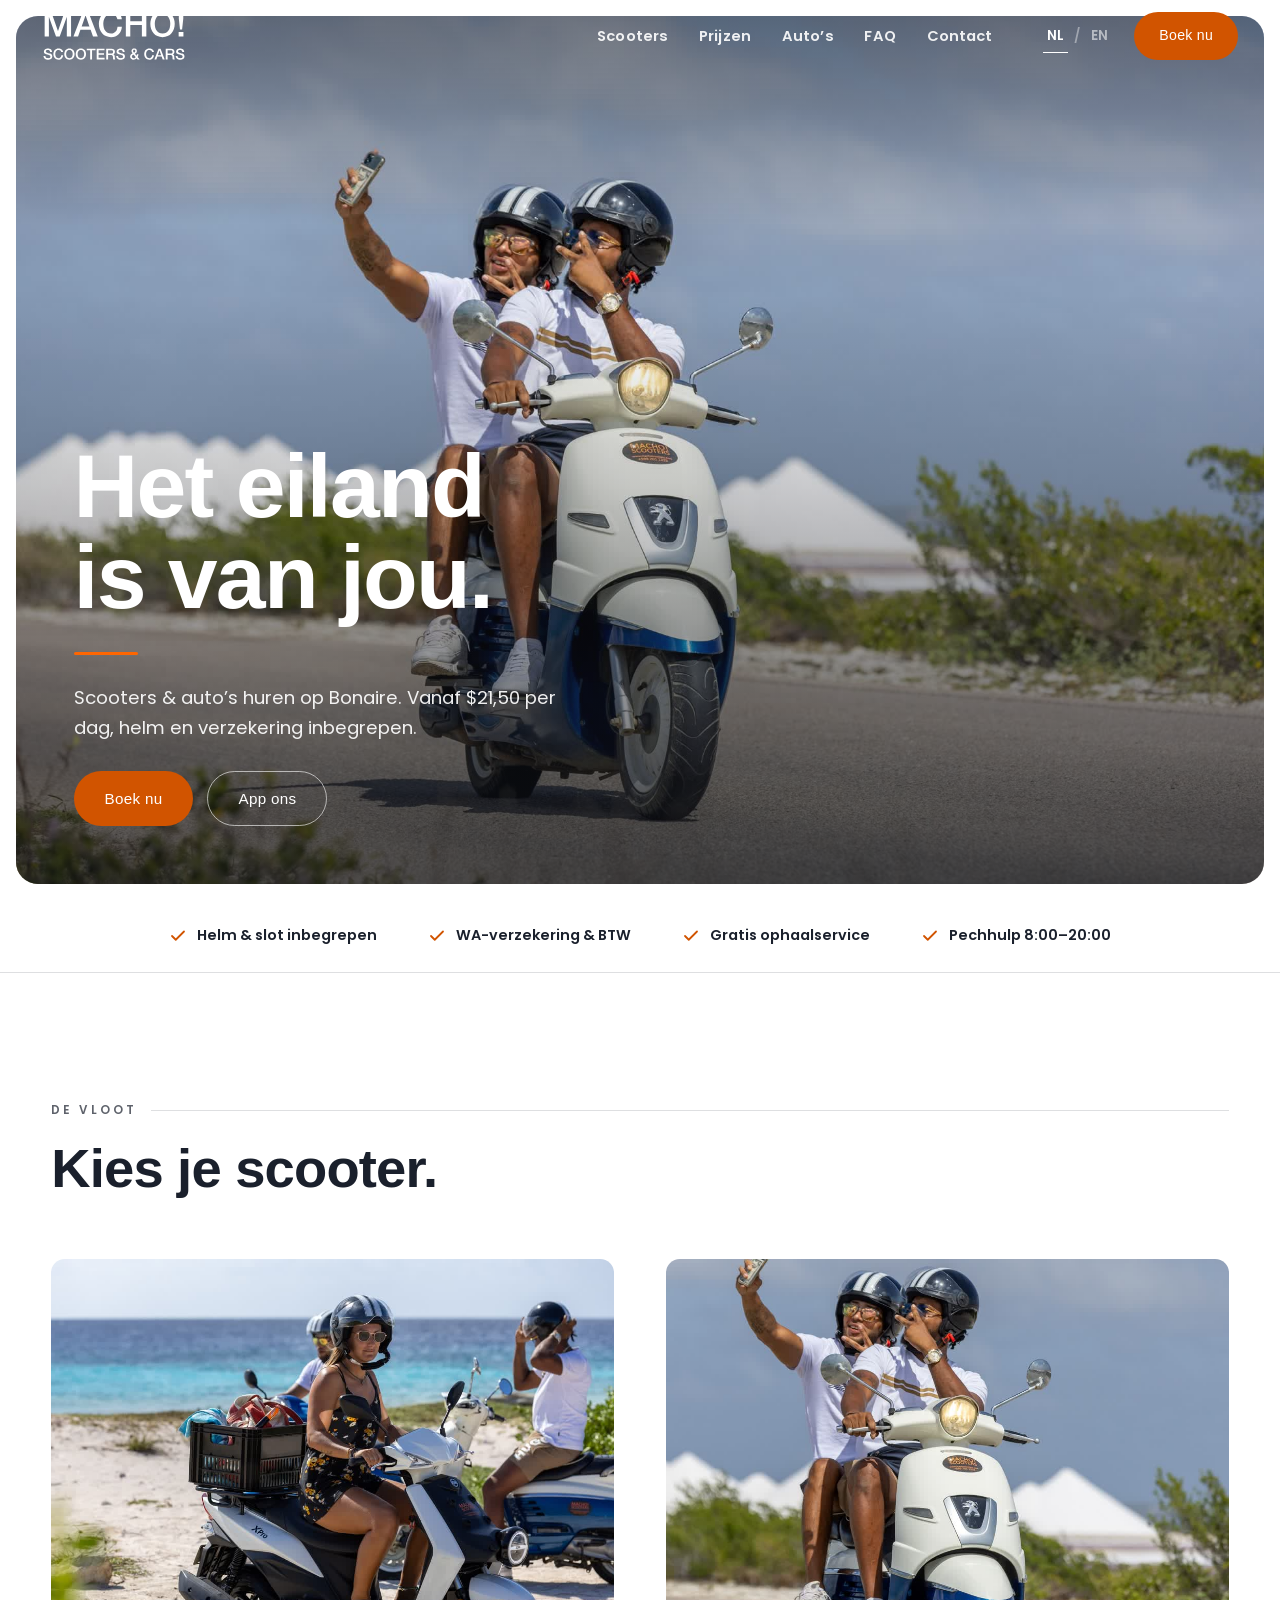
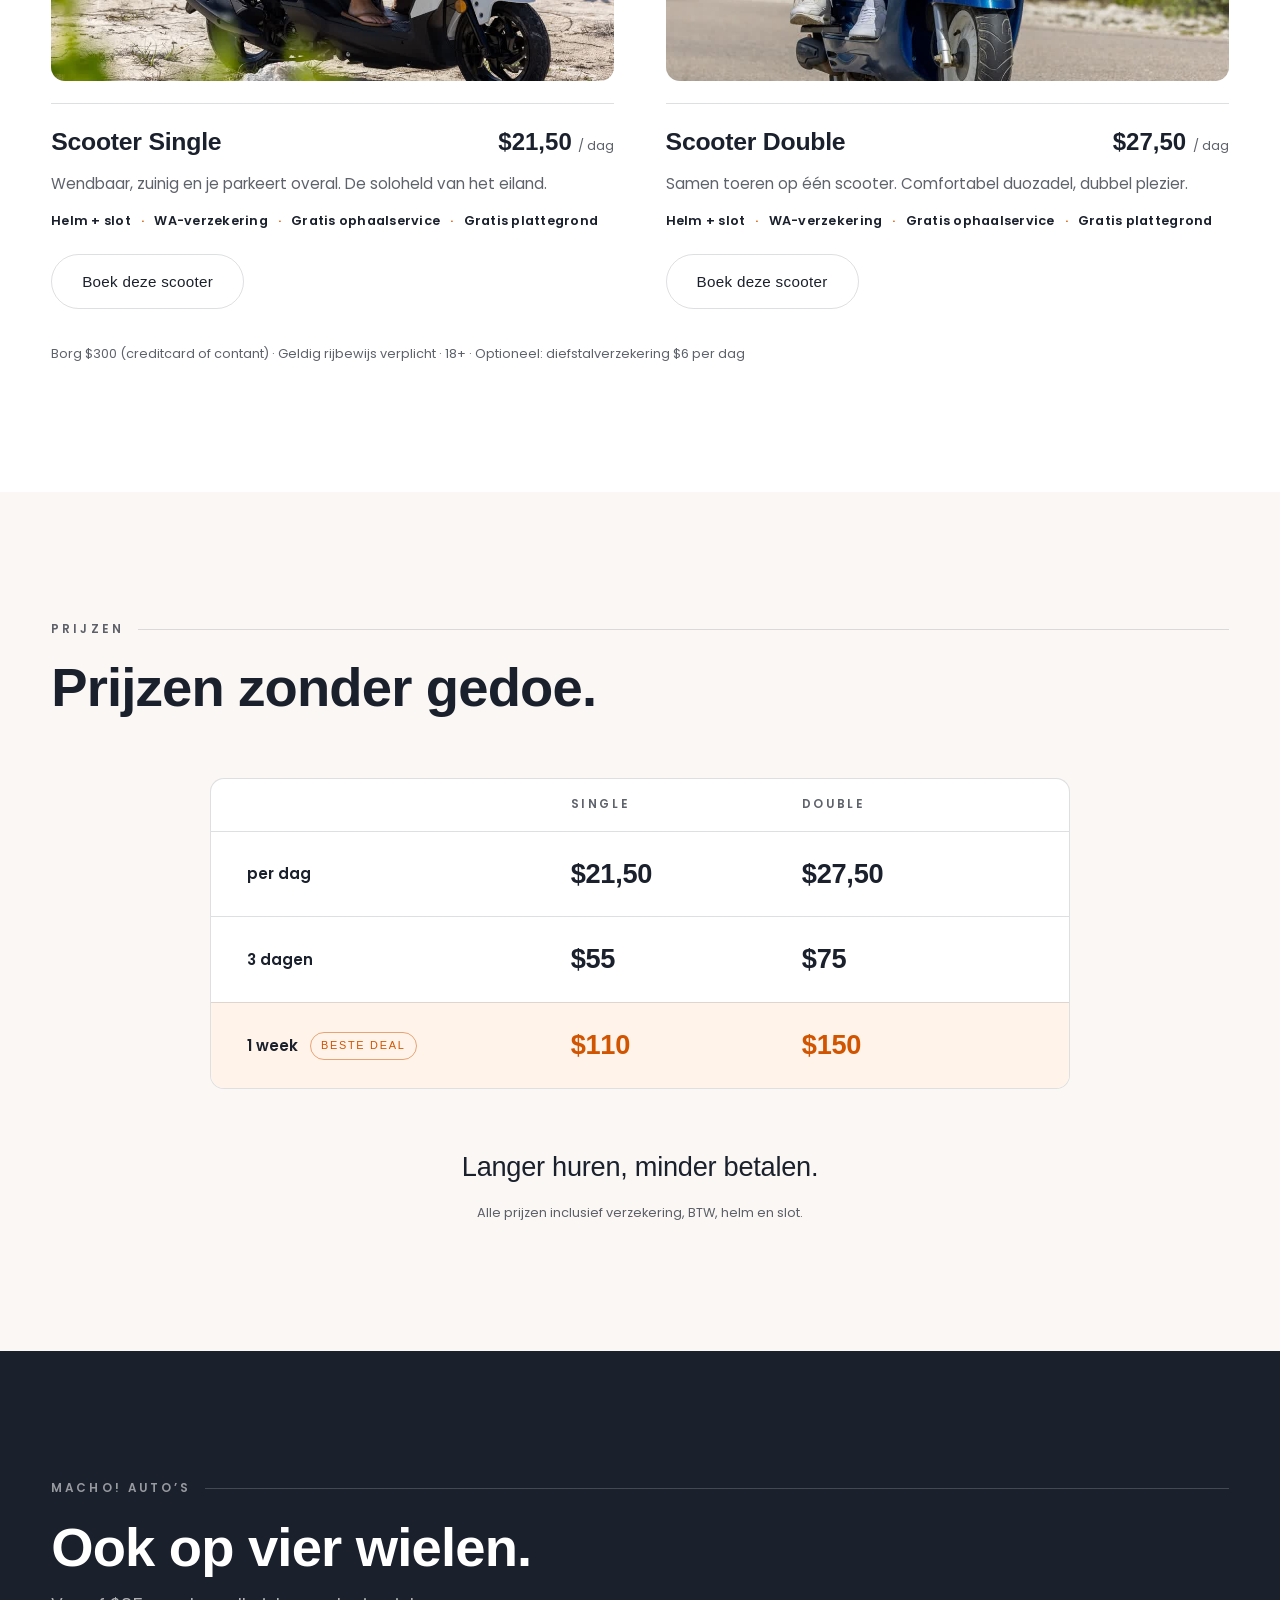
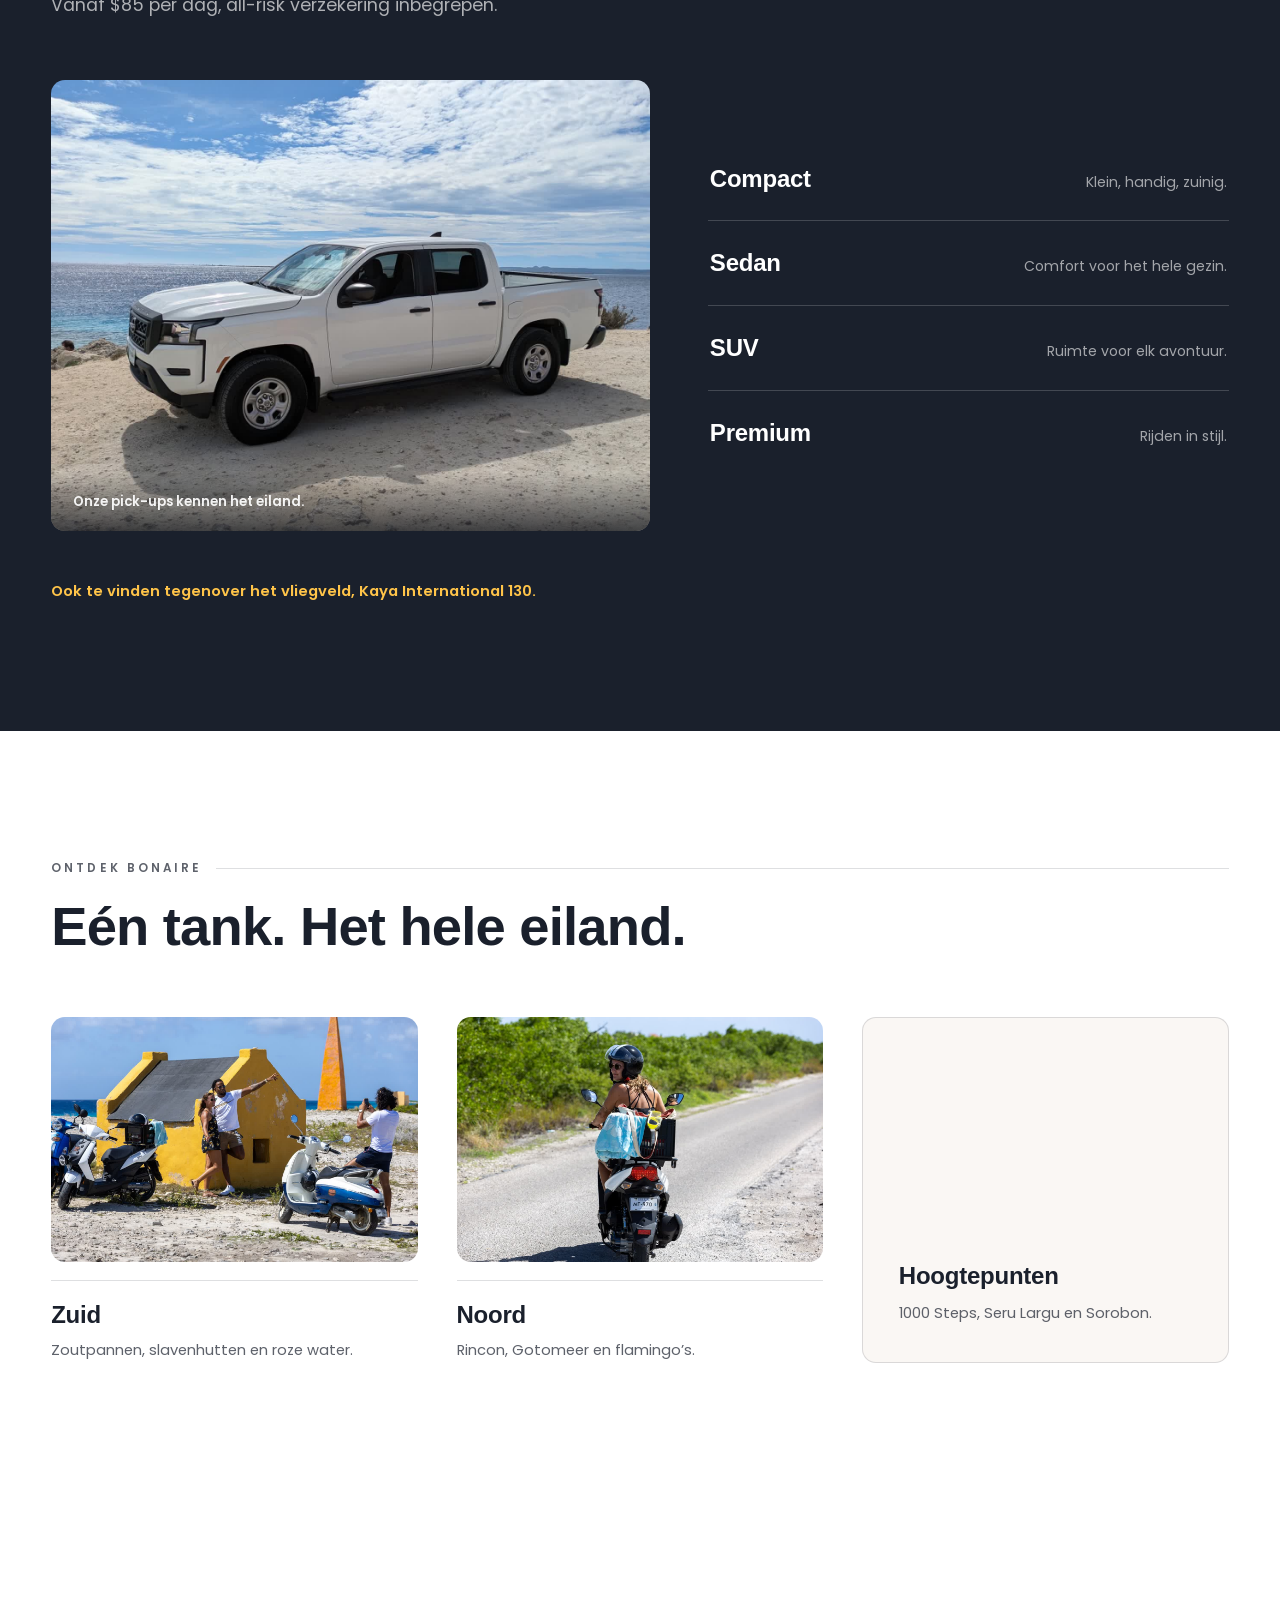
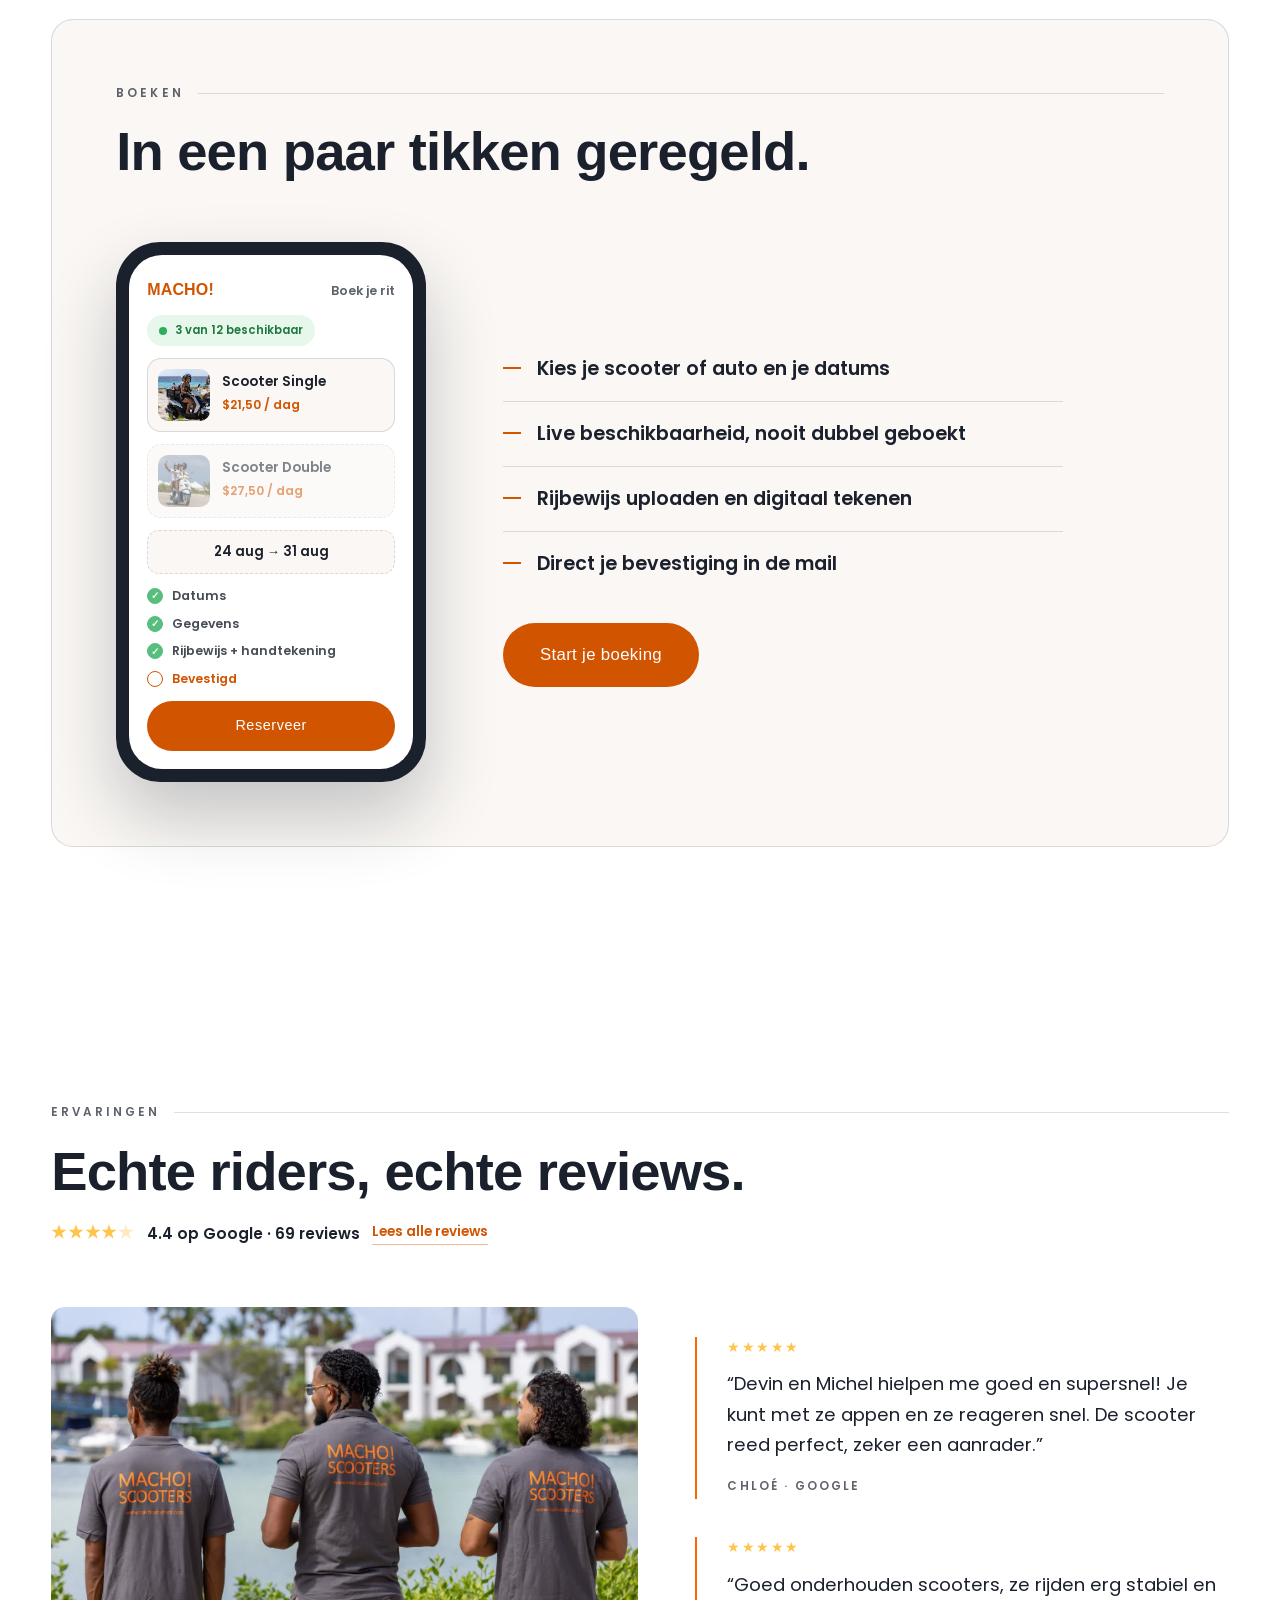
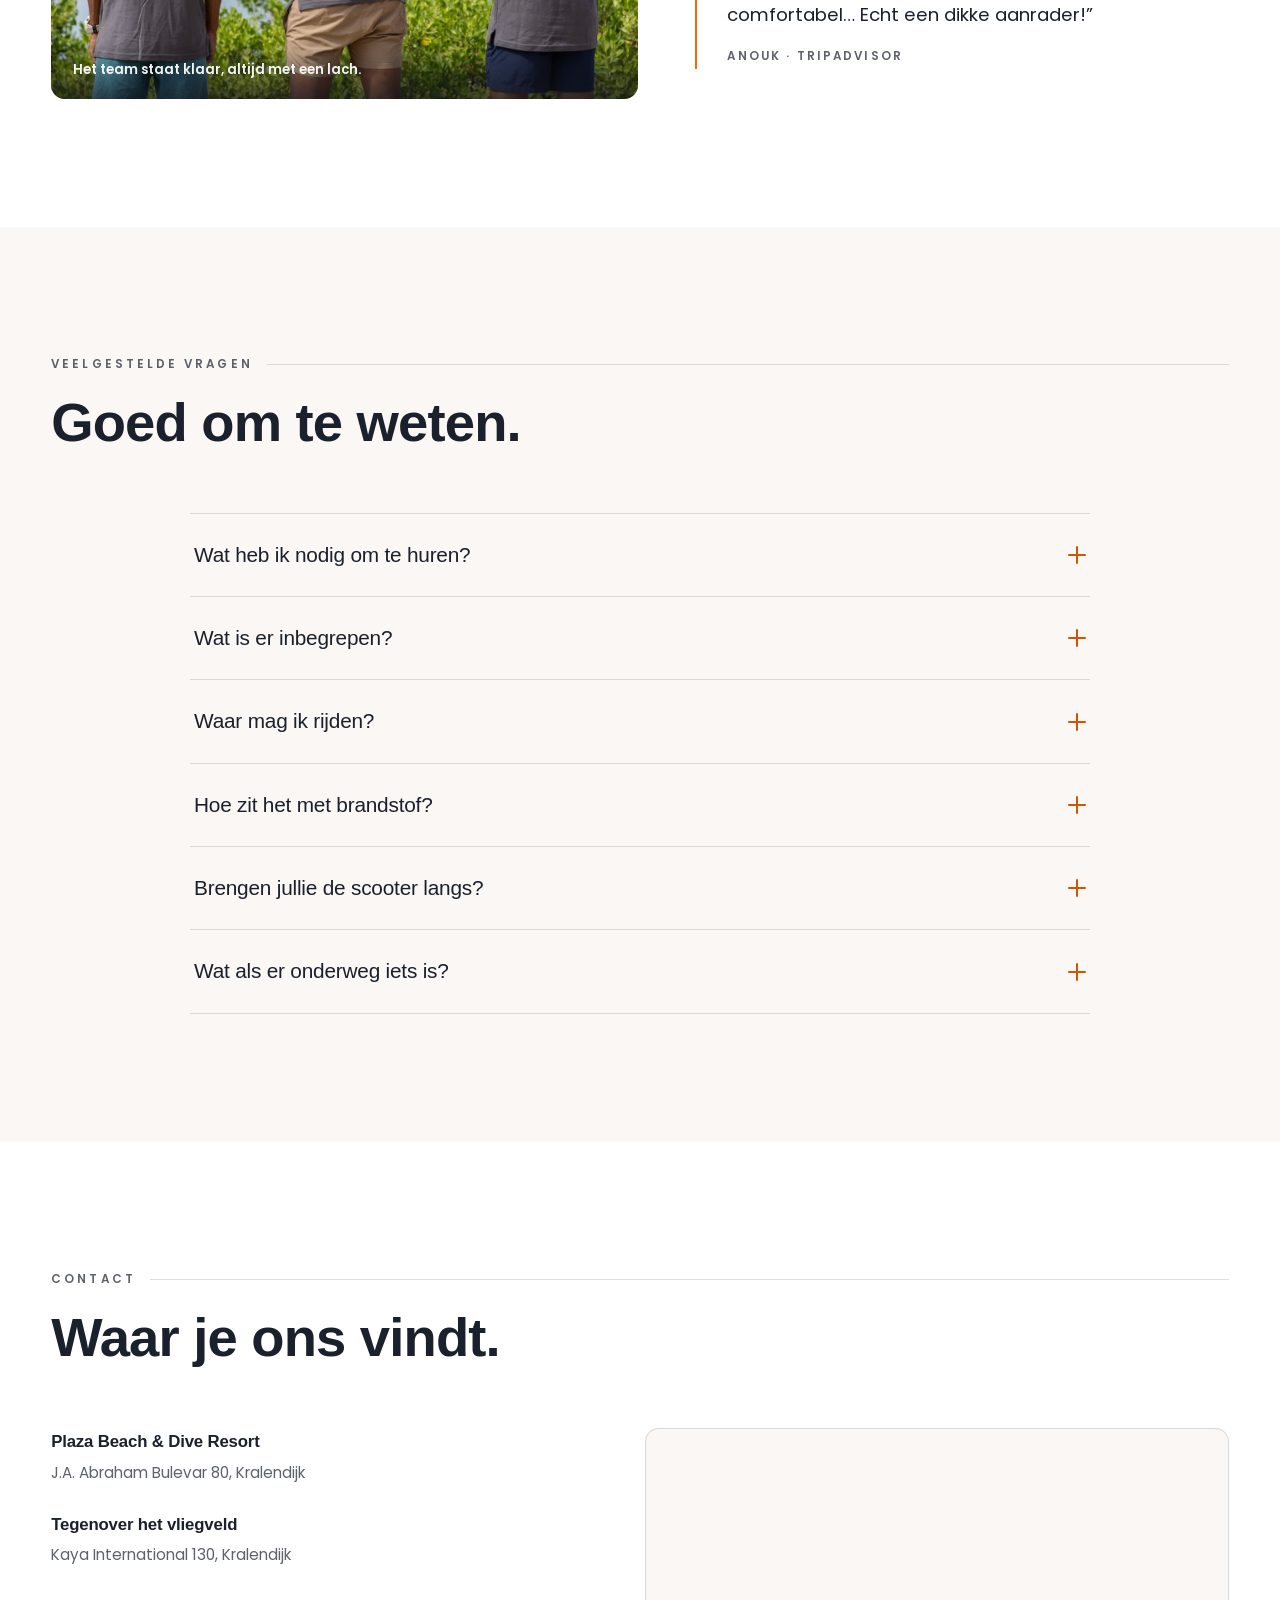
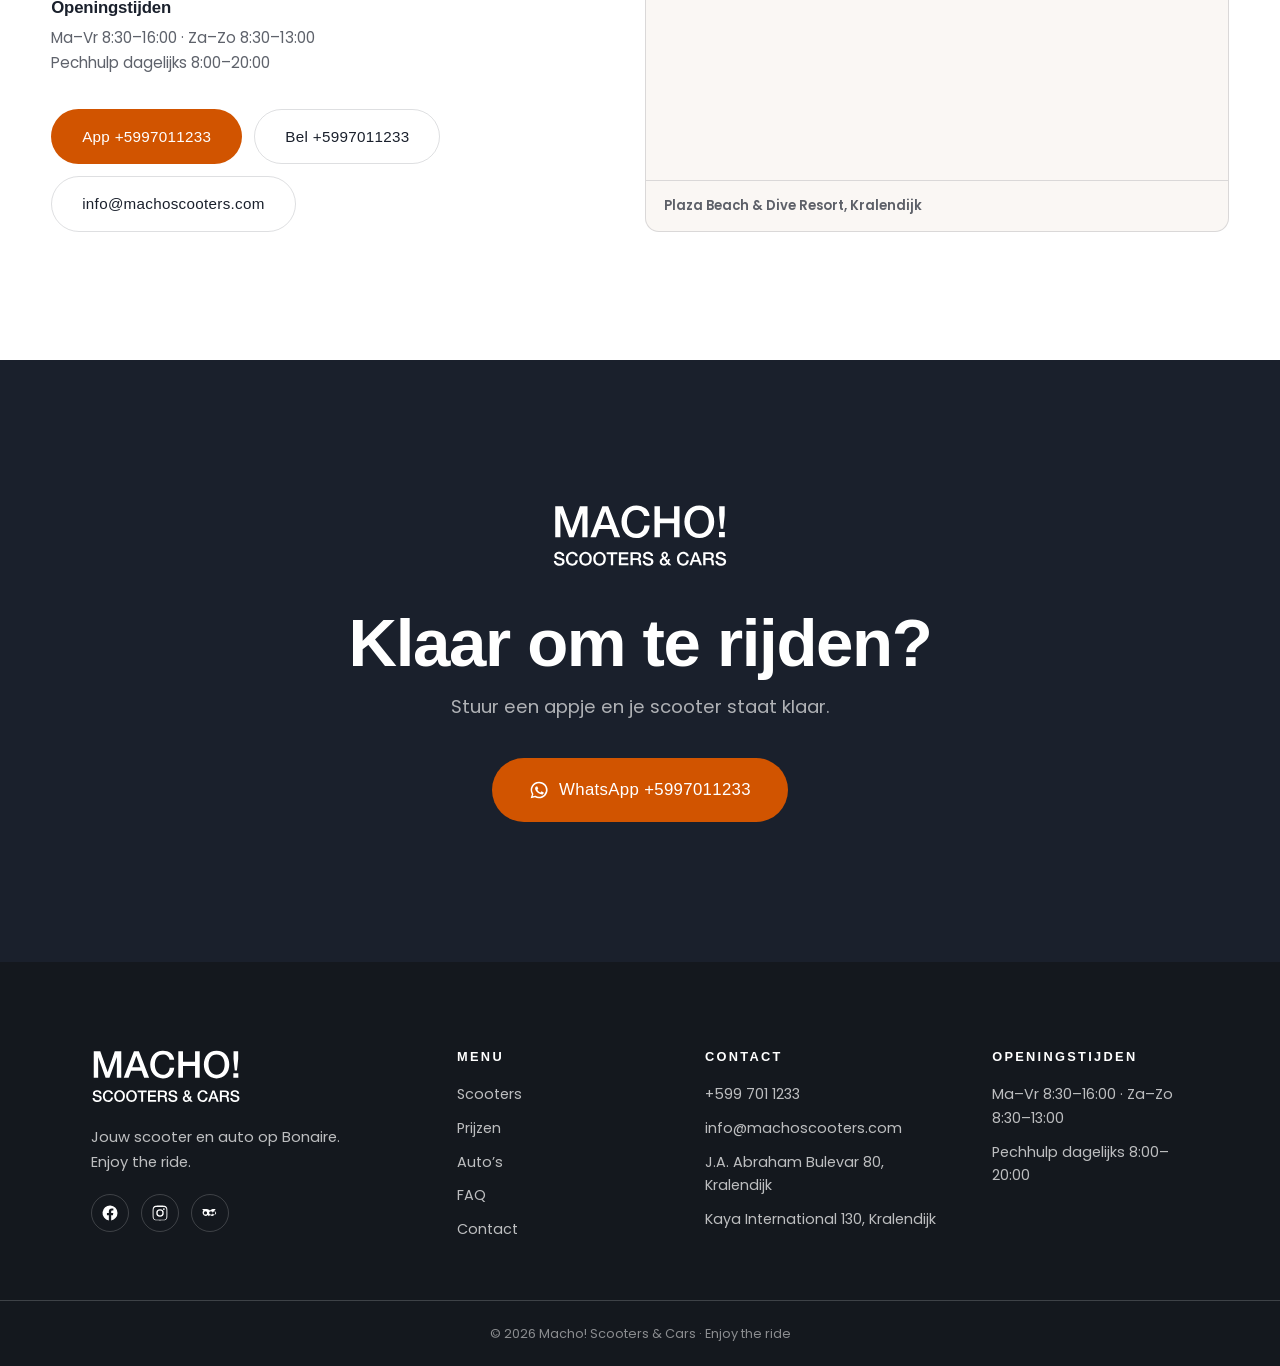
==== commit bf2fa78b: "Remove numbered eyebrow/section labels" ====
--- a/index.html
+++ b/index.html
@@ -91,7 +91,7 @@
     <!-- 3. DE VLOOT -->
     <section class="section vloot" id="vloot">
       <div class="section-head">
-        <p class="kicker"><span class="num">01</span><span class="kicker-label" data-i18n="vloot.kicker">De vloot</span></p>
+        <p class="kicker"><span class="kicker-label" data-i18n="vloot.kicker">De vloot</span></p>
         <h2 class="section-title" data-reveal data-i18n="vloot.title">Kies je scooter.</h2>
       </div>
       <div class="fleet-grid">
@@ -132,7 +132,7 @@
     <!-- 4. PRIJZEN -->
     <section class="section prijzen" id="prijzen">
       <div class="section-head">
-        <p class="kicker"><span class="num">02</span><span class="kicker-label" data-i18n="prijzen.kicker">Prijzen</span></p>
+        <p class="kicker"><span class="kicker-label" data-i18n="prijzen.kicker">Prijzen</span></p>
         <h2 class="section-title" data-reveal data-i18n="prijzen.title">Prijzen zonder gedoe.</h2>
       </div>
       <div class="price-table" data-reveal role="table">
@@ -165,7 +165,7 @@
     <section class="section autos" id="autos">
       <div class="autos-inner">
         <div class="section-head">
-          <p class="kicker"><span class="num">03</span><span class="kicker-label" data-i18n="autos.kicker">Macho! Auto’s</span></p>
+          <p class="kicker"><span class="kicker-label" data-i18n="autos.kicker">Macho! Auto’s</span></p>
           <h2 class="section-title" data-reveal data-i18n="autos.title">Ook op vier wielen.</h2>
           <p class="section-sub" data-i18n="autos.sub">Vanaf $85 per dag, all-risk verzekering inbegrepen.</p>
         </div>
@@ -188,7 +188,7 @@
     <!-- 6. ONTDEK BONAIRE -->
     <section class="section routes" id="routes">
       <div class="section-head">
-        <p class="kicker"><span class="num">04</span><span class="kicker-label" data-i18n="routes.kicker">Ontdek Bonaire</span></p>
+        <p class="kicker"><span class="kicker-label" data-i18n="routes.kicker">Ontdek Bonaire</span></p>
         <h2 class="section-title" data-reveal data-i18n="routes.title">Eén tank. Het hele eiland.</h2>
       </div>
       <div class="routes-grid">
@@ -215,7 +215,7 @@
     <section class="section boeken" id="boeken">
       <div class="boeken-panel">
         <div class="section-head">
-          <p class="kicker"><span class="num">05</span><span class="kicker-label" data-i18n="boeken.kicker">Boeken</span></p>
+          <p class="kicker"><span class="kicker-label" data-i18n="boeken.kicker">Boeken</span></p>
           <h2 class="section-title" data-reveal data-i18n="boeken.title">In een paar tikken geregeld.</h2>
         </div>
         <div class="boeken-grid">
@@ -246,10 +246,10 @@
           </div>
           <div class="boeken-copy">
             <ol class="boeken-bullets">
-              <li data-reveal><span class="b-num">01</span><span data-i18n="boeken.bl1">Kies je scooter of auto en je datums</span></li>
-              <li data-reveal><span class="b-num">02</span><span data-i18n="boeken.bl2">Live beschikbaarheid, nooit dubbel geboekt</span></li>
-              <li data-reveal><span class="b-num">03</span><span data-i18n="boeken.bl3">Rijbewijs uploaden en digitaal tekenen</span></li>
-              <li data-reveal><span class="b-num">04</span><span data-i18n="boeken.bl4">Direct je bevestiging in de mail</span></li>
+              <li data-reveal><span data-i18n="boeken.bl1">Kies je scooter of auto en je datums</span></li>
+              <li data-reveal><span data-i18n="boeken.bl2">Live beschikbaarheid, nooit dubbel geboekt</span></li>
+              <li data-reveal><span data-i18n="boeken.bl3">Rijbewijs uploaden en digitaal tekenen</span></li>
+              <li data-reveal><span data-i18n="boeken.bl4">Direct je bevestiging in de mail</span></li>
             </ol>
             <a class="btn btn-solid btn-lg" href="https://wa.me/5997011233" target="_blank" rel="noopener" data-reveal data-i18n="boeken.cta">Start je boeking</a>
           </div>
@@ -260,7 +260,7 @@
     <!-- 8. ERVARINGEN -->
     <section class="section ervaringen" id="ervaringen">
       <div class="section-head">
-        <p class="kicker"><span class="num">06</span><span class="kicker-label" data-i18n="erv.kicker">Ervaringen</span></p>
+        <p class="kicker"><span class="kicker-label" data-i18n="erv.kicker">Ervaringen</span></p>
         <h2 class="section-title" data-reveal data-i18n="erv.title">Echte riders, echte reviews.</h2>
         <p class="review-badge" data-reveal><span class="stars" aria-hidden="true">★★★★<span class="star-dim">★</span></span> <span data-i18n="erv.badge">4.4 op Google · 69 reviews</span> <a class="review-link" href="https://www.tripadvisor.com/Attraction_Review-g147267-d17406729-Reviews-Macho_Scooters-Bonaire.html" target="_blank" rel="noopener" data-i18n="erv.link">Lees alle reviews</a></p>
       </div>
@@ -287,7 +287,7 @@
     <!-- 9. FAQ -->
     <section class="section faq" id="faq">
       <div class="section-head">
-        <p class="kicker"><span class="num">07</span><span class="kicker-label" data-i18n="faq.kicker">Veelgestelde vragen</span></p>
+        <p class="kicker"><span class="kicker-label" data-i18n="faq.kicker">Veelgestelde vragen</span></p>
         <h2 class="section-title" data-reveal data-i18n="faq.title">Goed om te weten.</h2>
       </div>
       <div class="faq-list" data-reveal>
@@ -321,7 +321,7 @@
     <!-- 10. CONTACT -->
     <section class="section contact" id="contact">
       <div class="section-head">
-        <p class="kicker"><span class="num">08</span><span class="kicker-label" data-i18n="contact.kicker">Contact</span></p>
+        <p class="kicker"><span class="kicker-label" data-i18n="contact.kicker">Contact</span></p>
         <h2 class="section-title" data-reveal data-i18n="contact.title">Waar je ons vindt.</h2>
       </div>
       <div class="contact-grid">
--- a/css/styles.css
+++ b/css/styles.css
@@ -443,13 +443,6 @@
   margin-bottom: 20px;
 }
 
-.kicker .num {
-  font-family: var(--display);
-  font-weight: 700;
-  font-size: 0.85rem;
-  color: var(--orange-deep);
-}
-
 .kicker-label {
   font-weight: 600;
   font-size: 0.74rem;
@@ -1007,7 +1000,7 @@
 
 .boeken-bullets li {
   display: flex;
-  gap: 20px;
+  gap: 16px;
   align-items: baseline;
   padding: 18px 0;
   font-size: clamp(1rem, 1.6vw, 1.2rem);
@@ -1015,16 +1008,17 @@
   line-height: 1.45;
 }
 
+.boeken-bullets li::before {
+  content: "";
+  width: 18px;
+  height: 2px;
+  background: var(--orange-deep);
+  flex: none;
+  transform: translateY(-6px);
+}
+
 .boeken-bullets li + li {
   border-top: 1px solid var(--hairline);
-}
-
-.b-num {
-  font-family: var(--display);
-  font-weight: 700;
-  font-size: 0.85rem;
-  color: var(--orange-deep);
-  flex: none;
 }
 
 /* ---------- ervaringen ---------- */
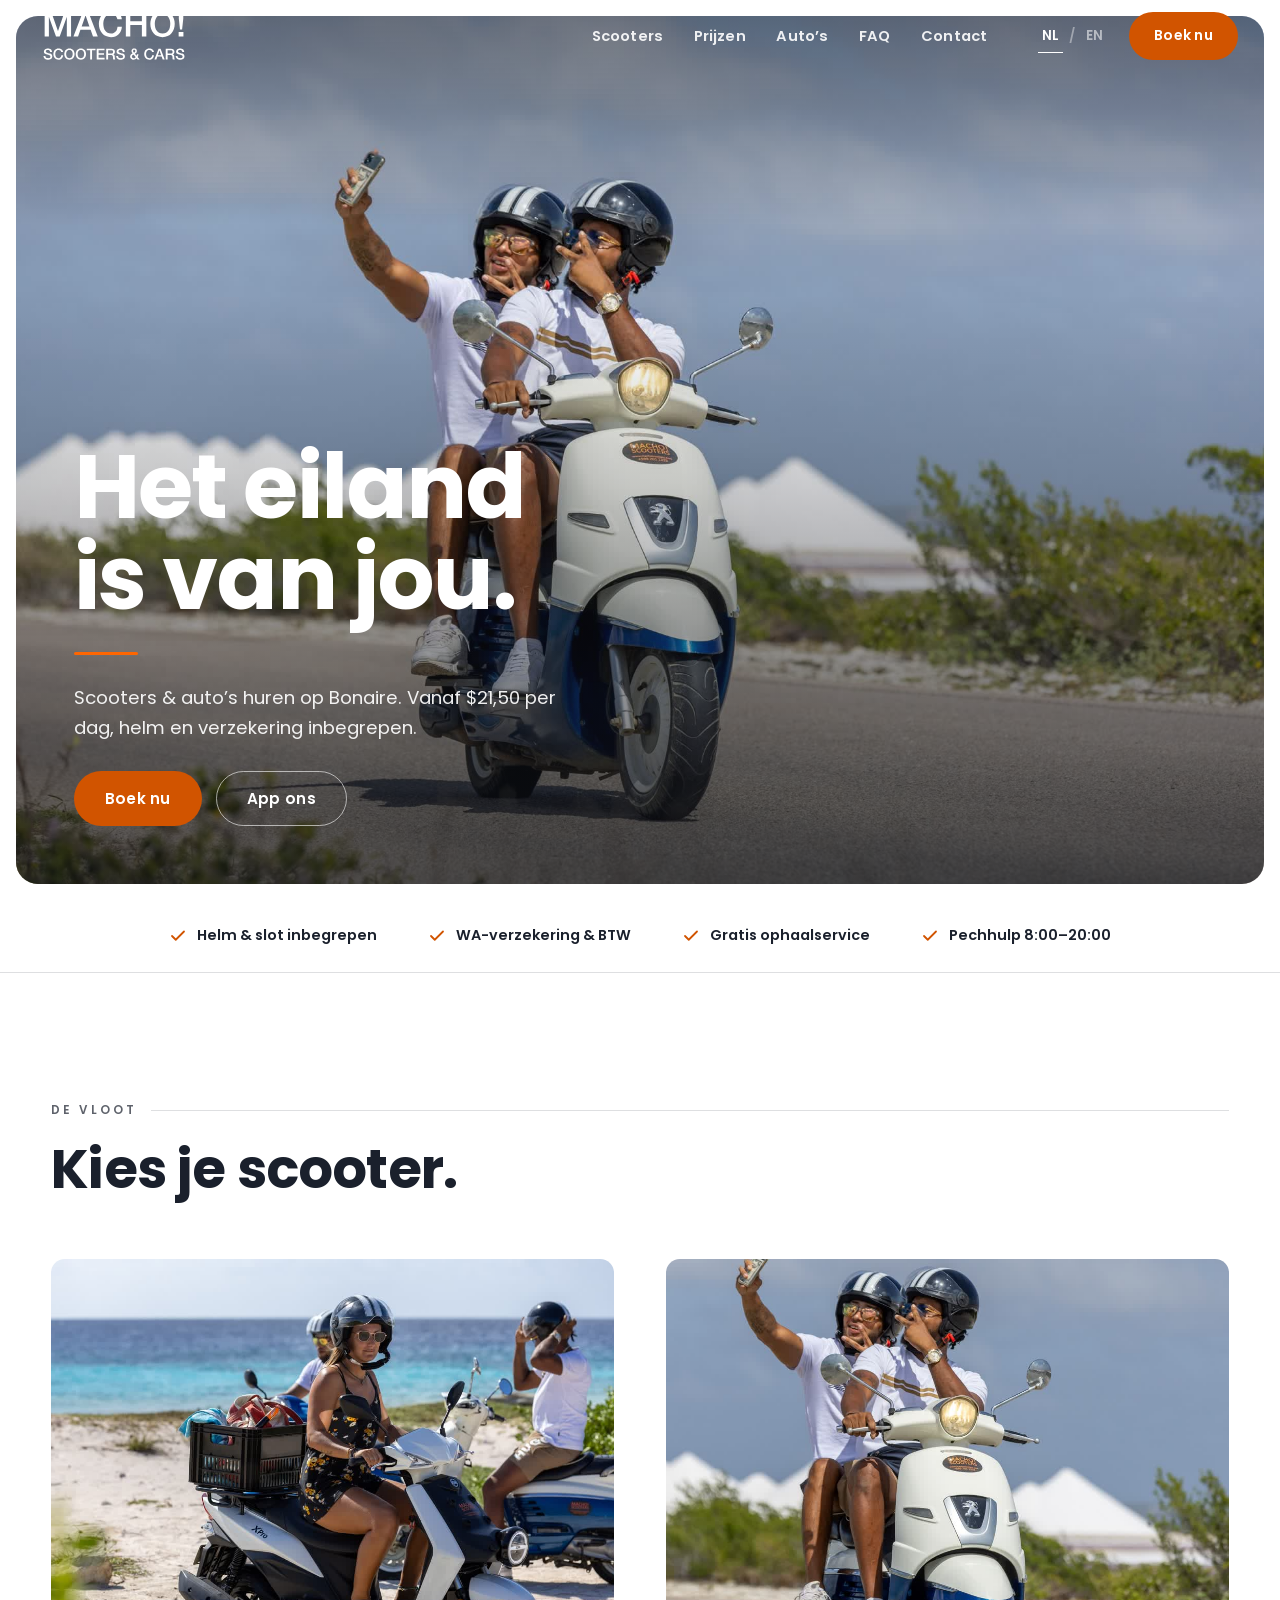
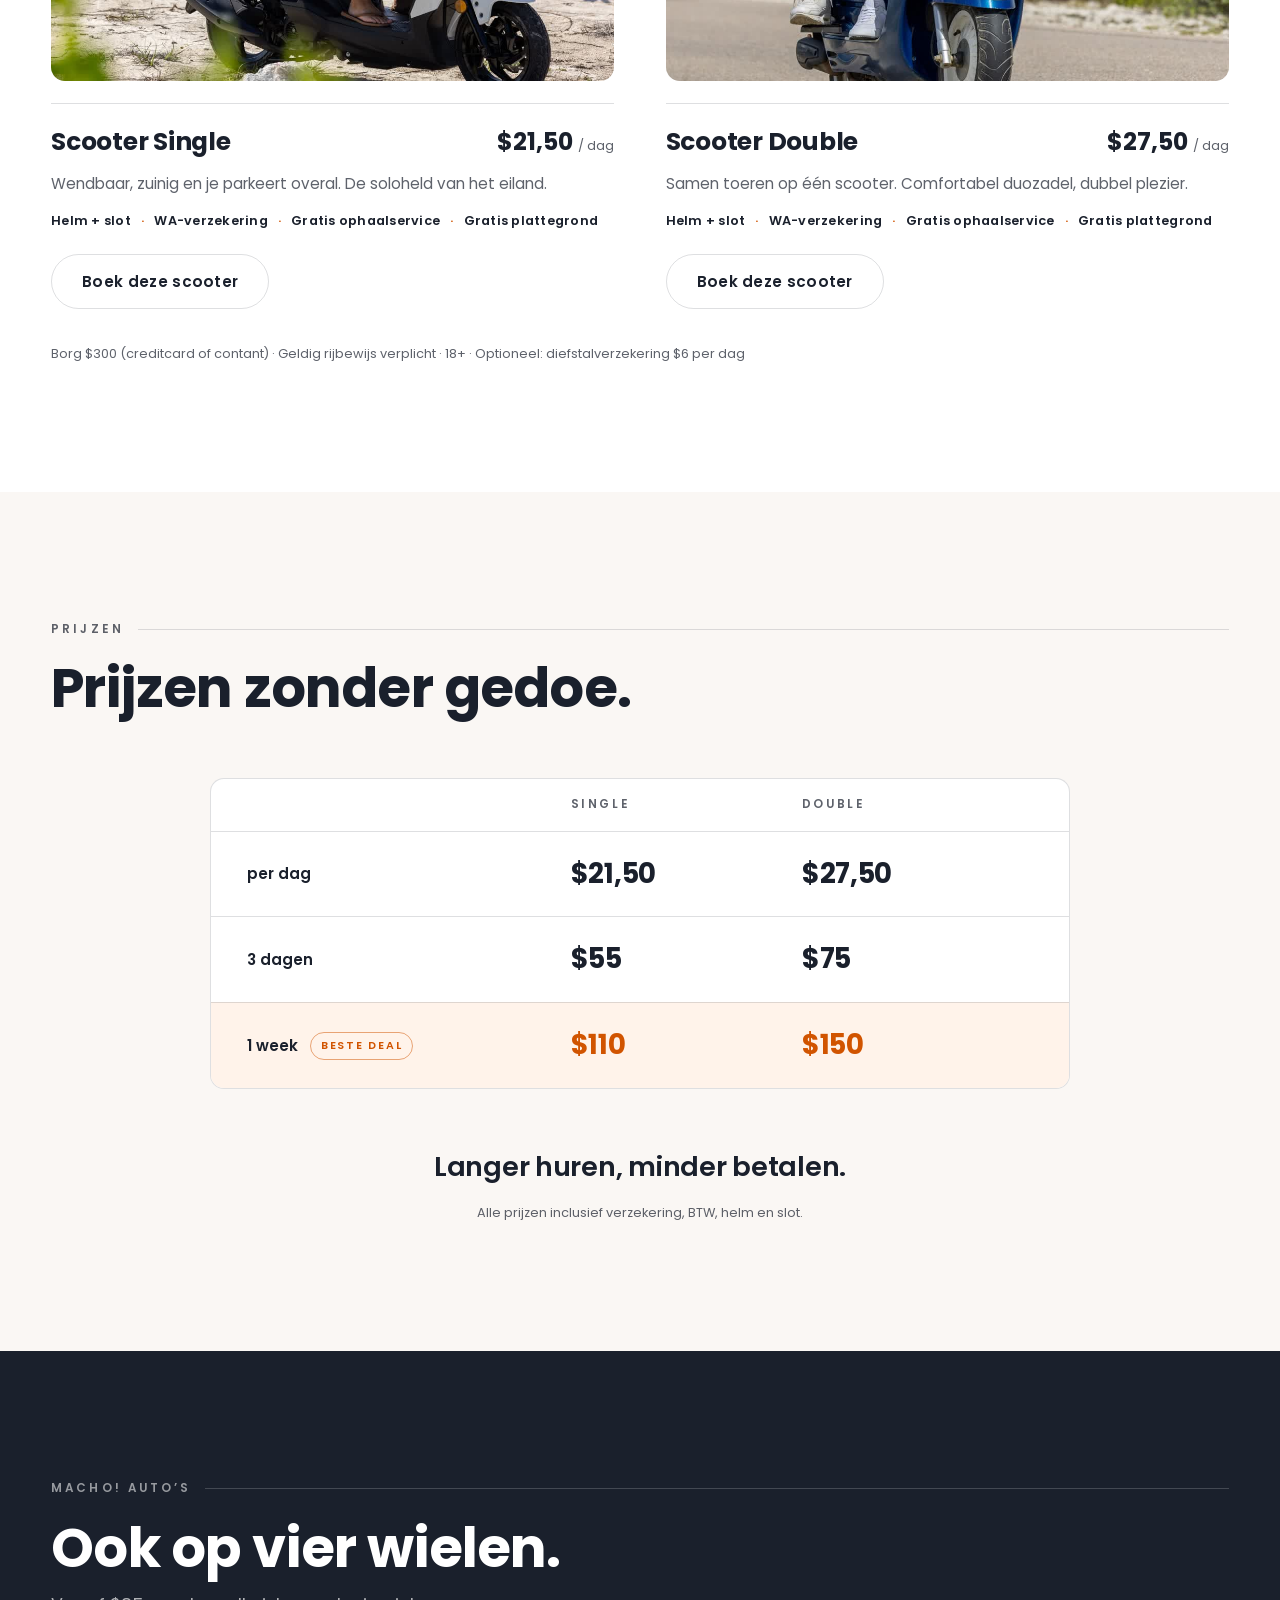
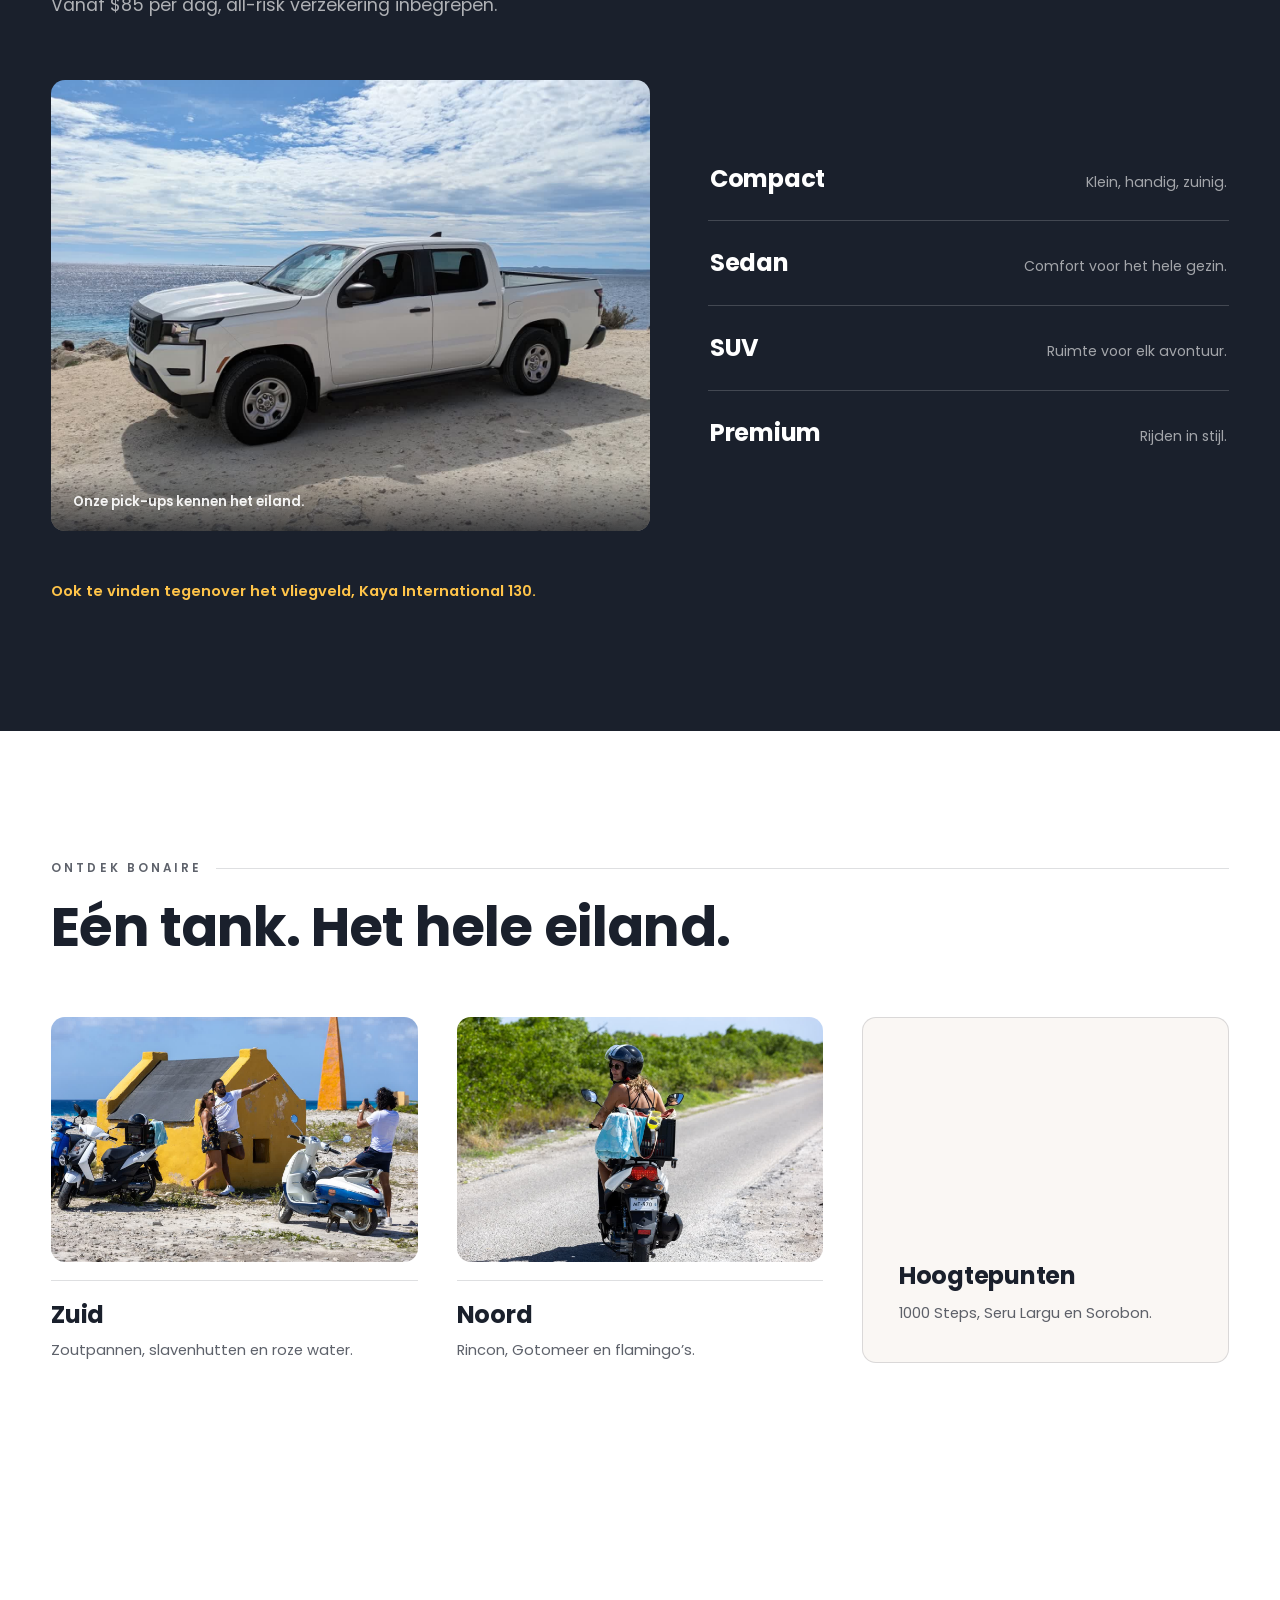
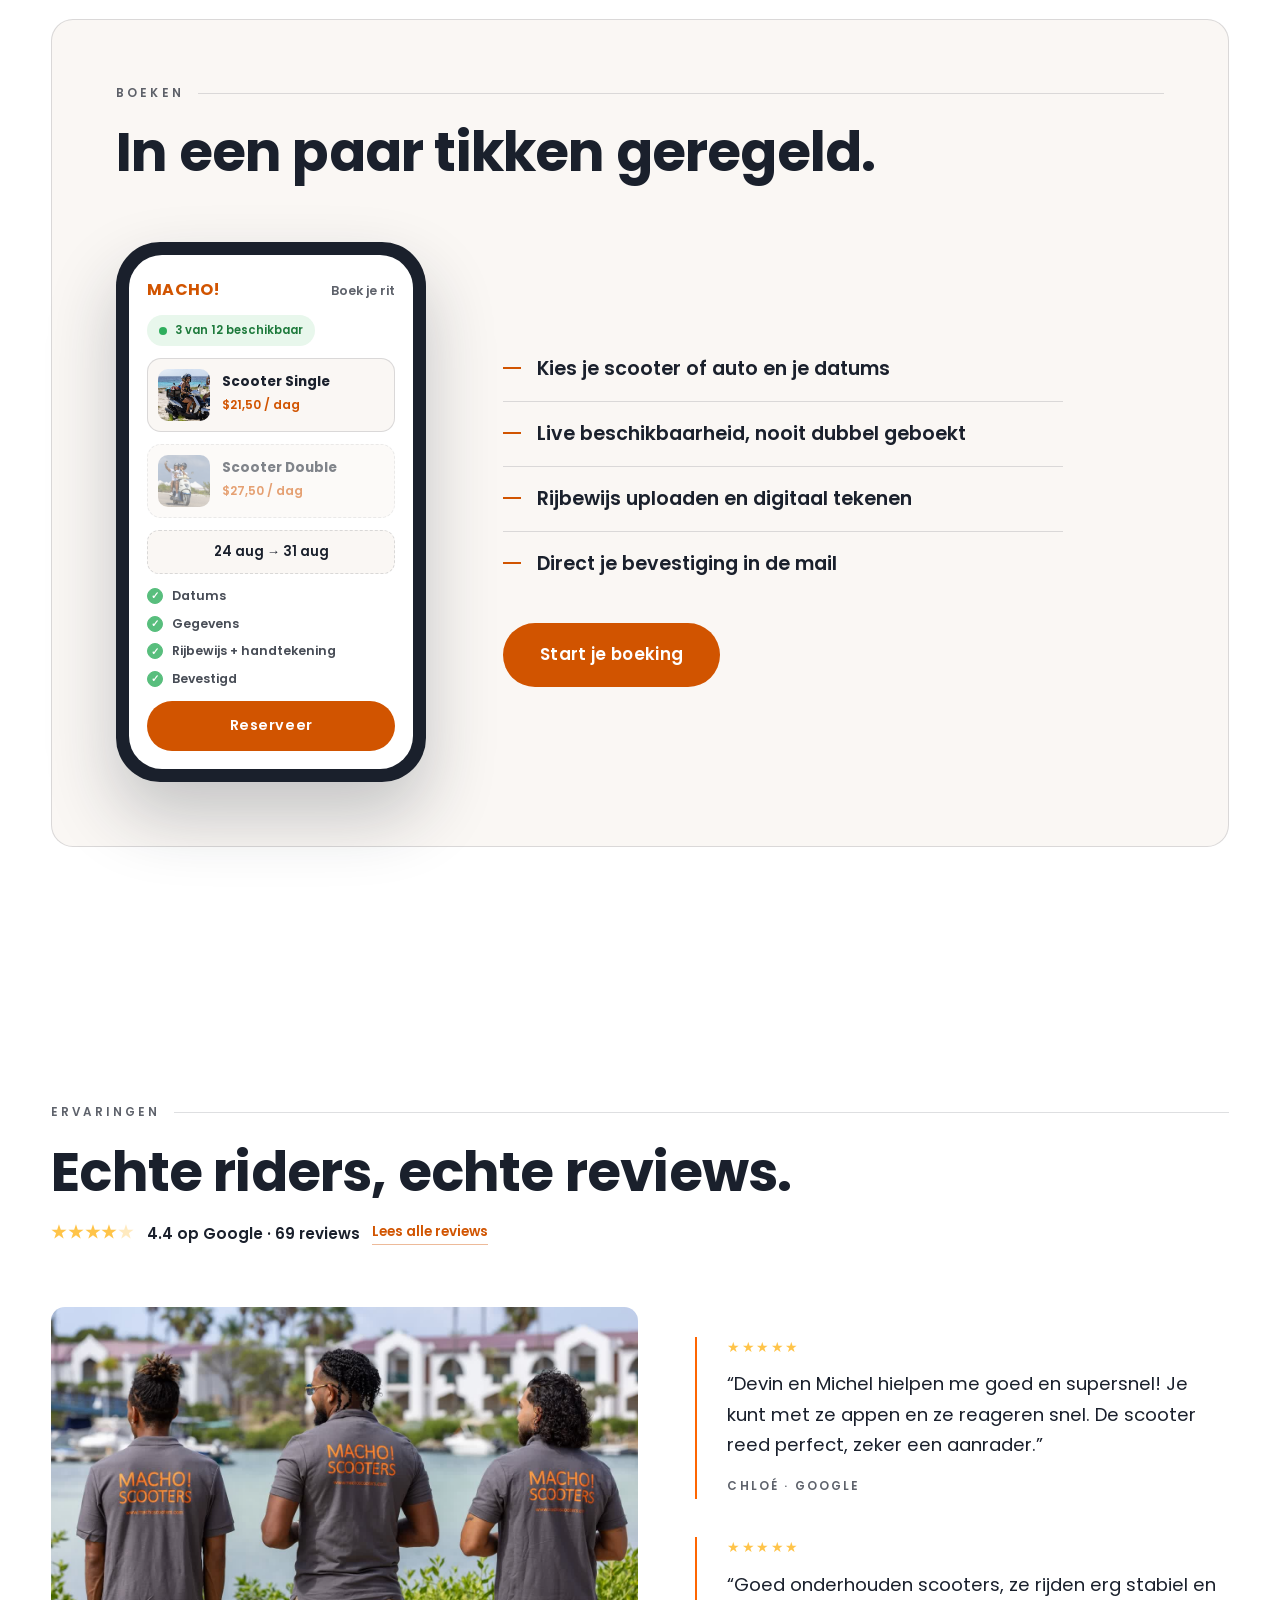
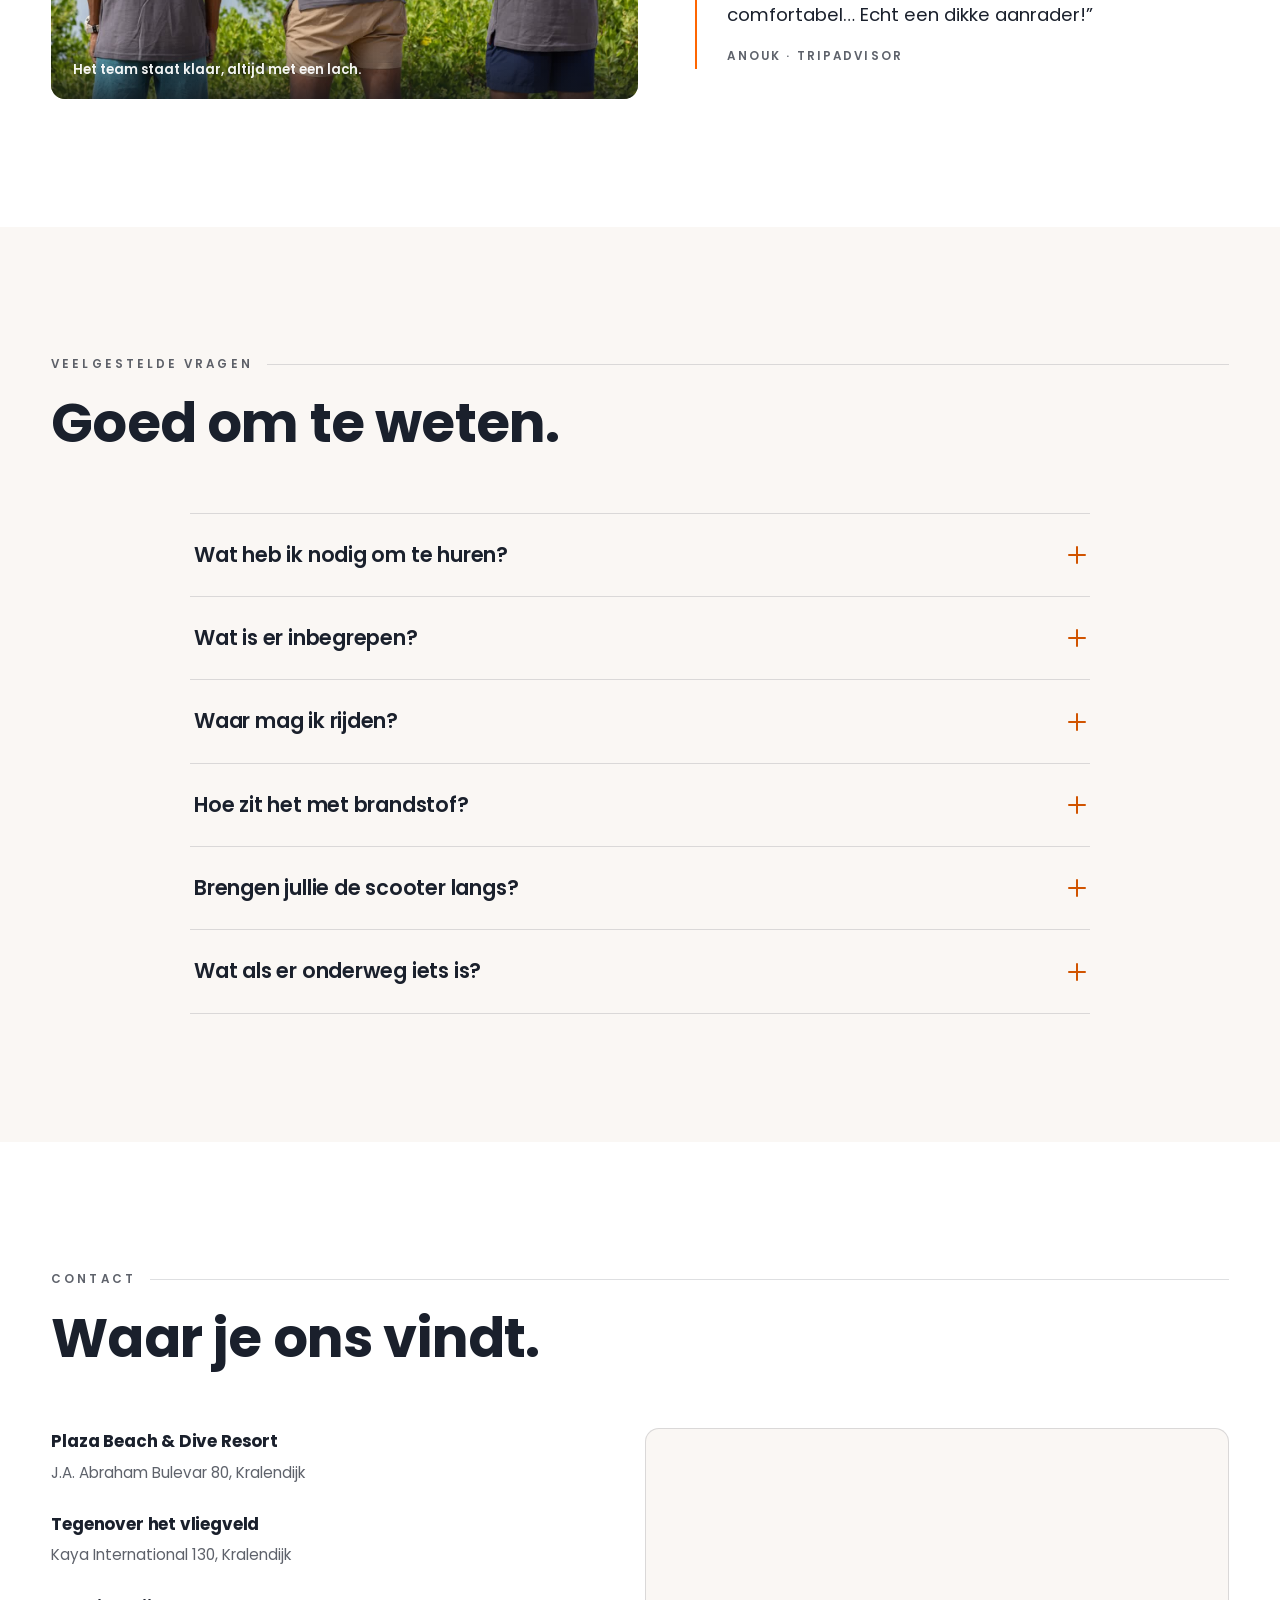
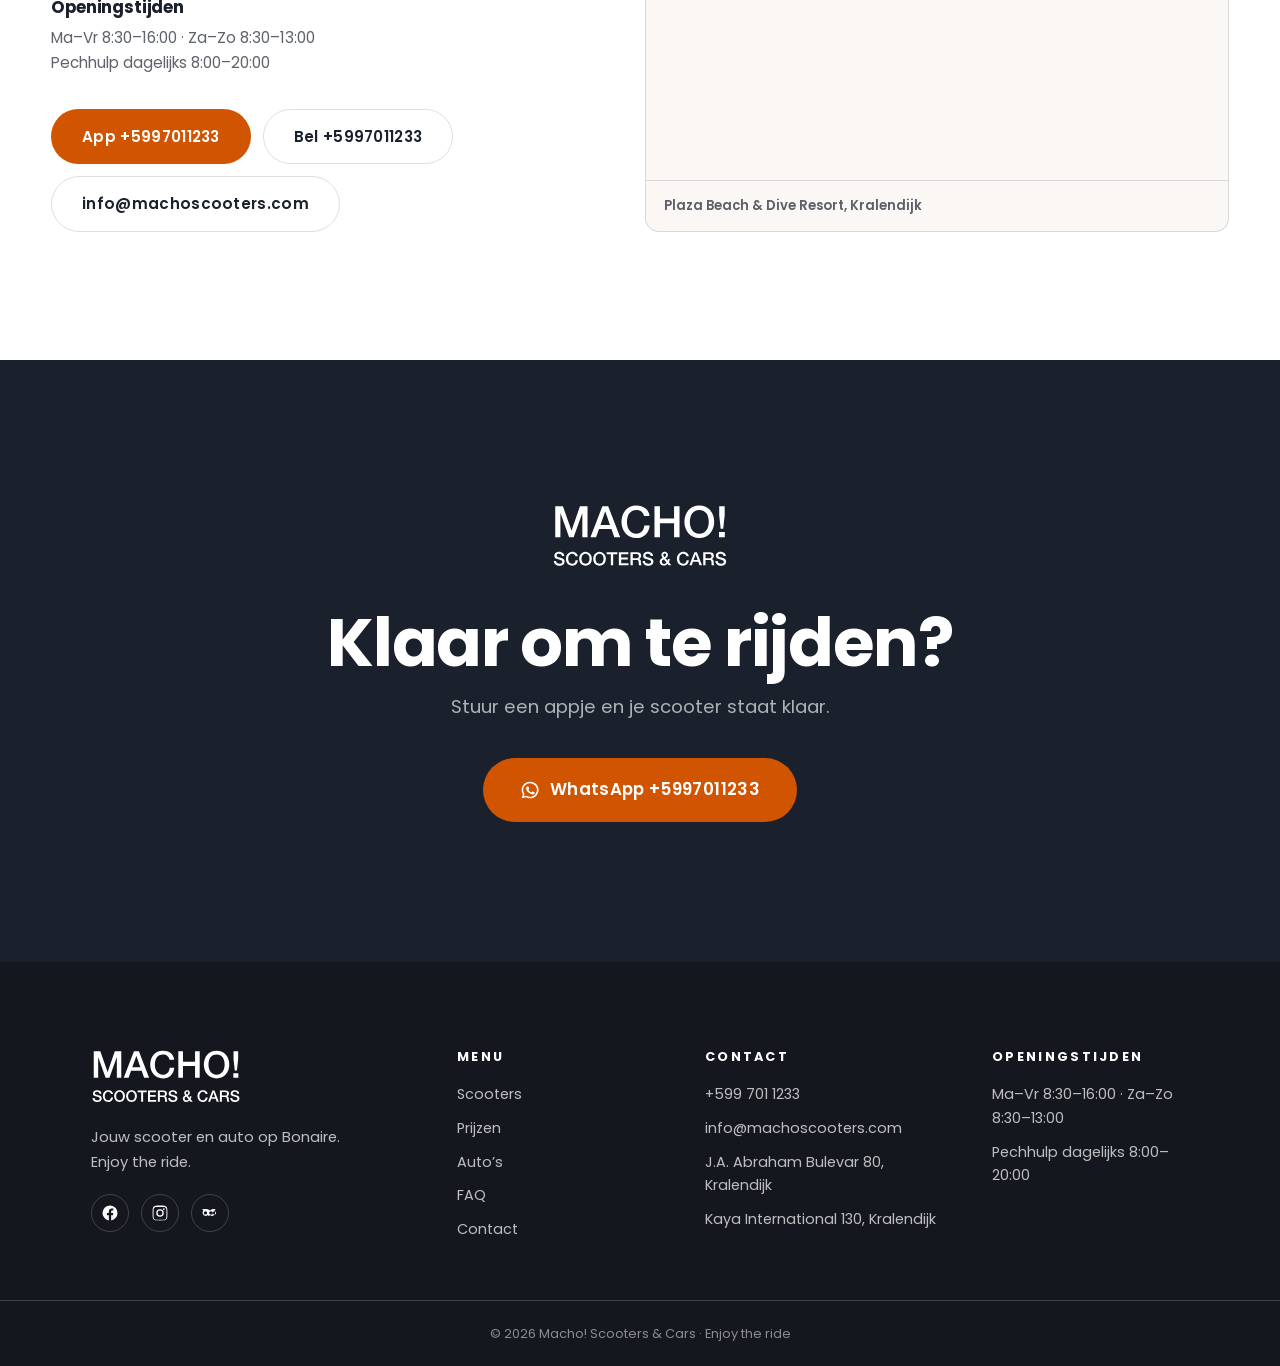
==== commit 08401cf3: "Use Poppins (brand font) site-wide; drop Space Grotesk" ====
--- a/index.html
+++ b/index.html
@@ -13,7 +13,7 @@
   <meta property="og:image:width" content="1200">
   <meta property="og:image:height" content="630">
   <link rel="icon" href="data:image/svg+xml,%3Csvg xmlns='http://www.w3.org/2000/svg' viewBox='0 0 64 64'%3E%3Crect width='64' height='64' rx='14' fill='%23fe6601'/%3E%3Ctext x='32' y='45' font-family='Arial Black,Arial' font-size='34' font-weight='900' fill='%23fff' text-anchor='middle'%3EM!%3C/text%3E%3C/svg%3E">
-  <link rel="preload" href="assets/fonts/space-grotesk-latin.woff2" as="font" type="font/woff2" crossorigin>
+  <link rel="preload" href="assets/fonts/poppins-700-latin.woff2" as="font" type="font/woff2" crossorigin>
   <link rel="preload" href="assets/fonts/poppins-400-latin.woff2" as="font" type="font/woff2" crossorigin>
   <link rel="preload" href="assets/img/hero.jpg" as="image" type="image/jpeg">
   <link rel="stylesheet" href="css/styles.css">
--- a/css/styles.css
+++ b/css/styles.css
@@ -6,11 +6,11 @@
    ============================================================ */
 
 @font-face {
-  font-family: "Space Grotesk";
+  font-family: "Poppins";
   font-style: normal;
-  font-weight: 300 700;
+  font-weight: 700;
   font-display: swap;
-  src: url("../assets/fonts/space-grotesk-latin.woff2") format("woff2");
+  src: url("../assets/fonts/poppins-700-latin.woff2") format("woff2");
 }
 @font-face {
   font-family: "Poppins";
@@ -39,7 +39,7 @@
   --muted: rgba(26, 32, 44, 0.7);
   --hairline: rgba(26, 32, 44, 0.14);
   --hairline-light: rgba(255, 255, 255, 0.18);
-  --display: "Space Grotesk", "Helvetica Neue", sans-serif;
+  --display: "Poppins", -apple-system, "Segoe UI", sans-serif;
   --body: "Poppins", -apple-system, "Segoe UI", sans-serif;
   --radius: 14px;
   --pad-x: clamp(20px, 4vw, 56px);
@@ -242,7 +242,7 @@
 
 .mobile-menu a:not(.btn) {
   font-family: var(--display);
-  font-weight: 500;
+  font-weight: 600;
   font-size: 1.5rem;
   padding: 16px 0;
   border-bottom: 1px solid var(--hairline);
@@ -262,7 +262,7 @@
   justify-content: center;
   gap: 10px;
   font-family: var(--display);
-  font-weight: 500;
+  font-weight: 600;
   font-size: 0.95rem;
   letter-spacing: 0.02em;
   padding: 14px 30px;
@@ -638,7 +638,7 @@
 .best-tag {
   font-style: normal;
   font-family: var(--display);
-  font-weight: 500;
+  font-weight: 600;
   font-size: 0.68rem;
   letter-spacing: 0.16em;
   text-transform: uppercase;
@@ -650,7 +650,7 @@
 
 .price-claim {
   font-family: var(--display);
-  font-weight: 500;
+  font-weight: 600;
   font-size: clamp(1.25rem, 2.4vw, 1.7rem);
   letter-spacing: -0.01em;
   text-align: center;
@@ -982,7 +982,7 @@
   color: var(--white);
   text-align: center;
   font-family: var(--display);
-  font-weight: 500;
+  font-weight: 600;
   letter-spacing: 0.04em;
   font-size: 0.9rem;
   border-radius: 999px;
@@ -1136,7 +1136,7 @@
   gap: 20px;
   padding: 24px 4px;
   font-family: var(--display);
-  font-weight: 500;
+  font-weight: 600;
   font-size: clamp(1.05rem, 1.8vw, 1.3rem);
   letter-spacing: -0.01em;
 }
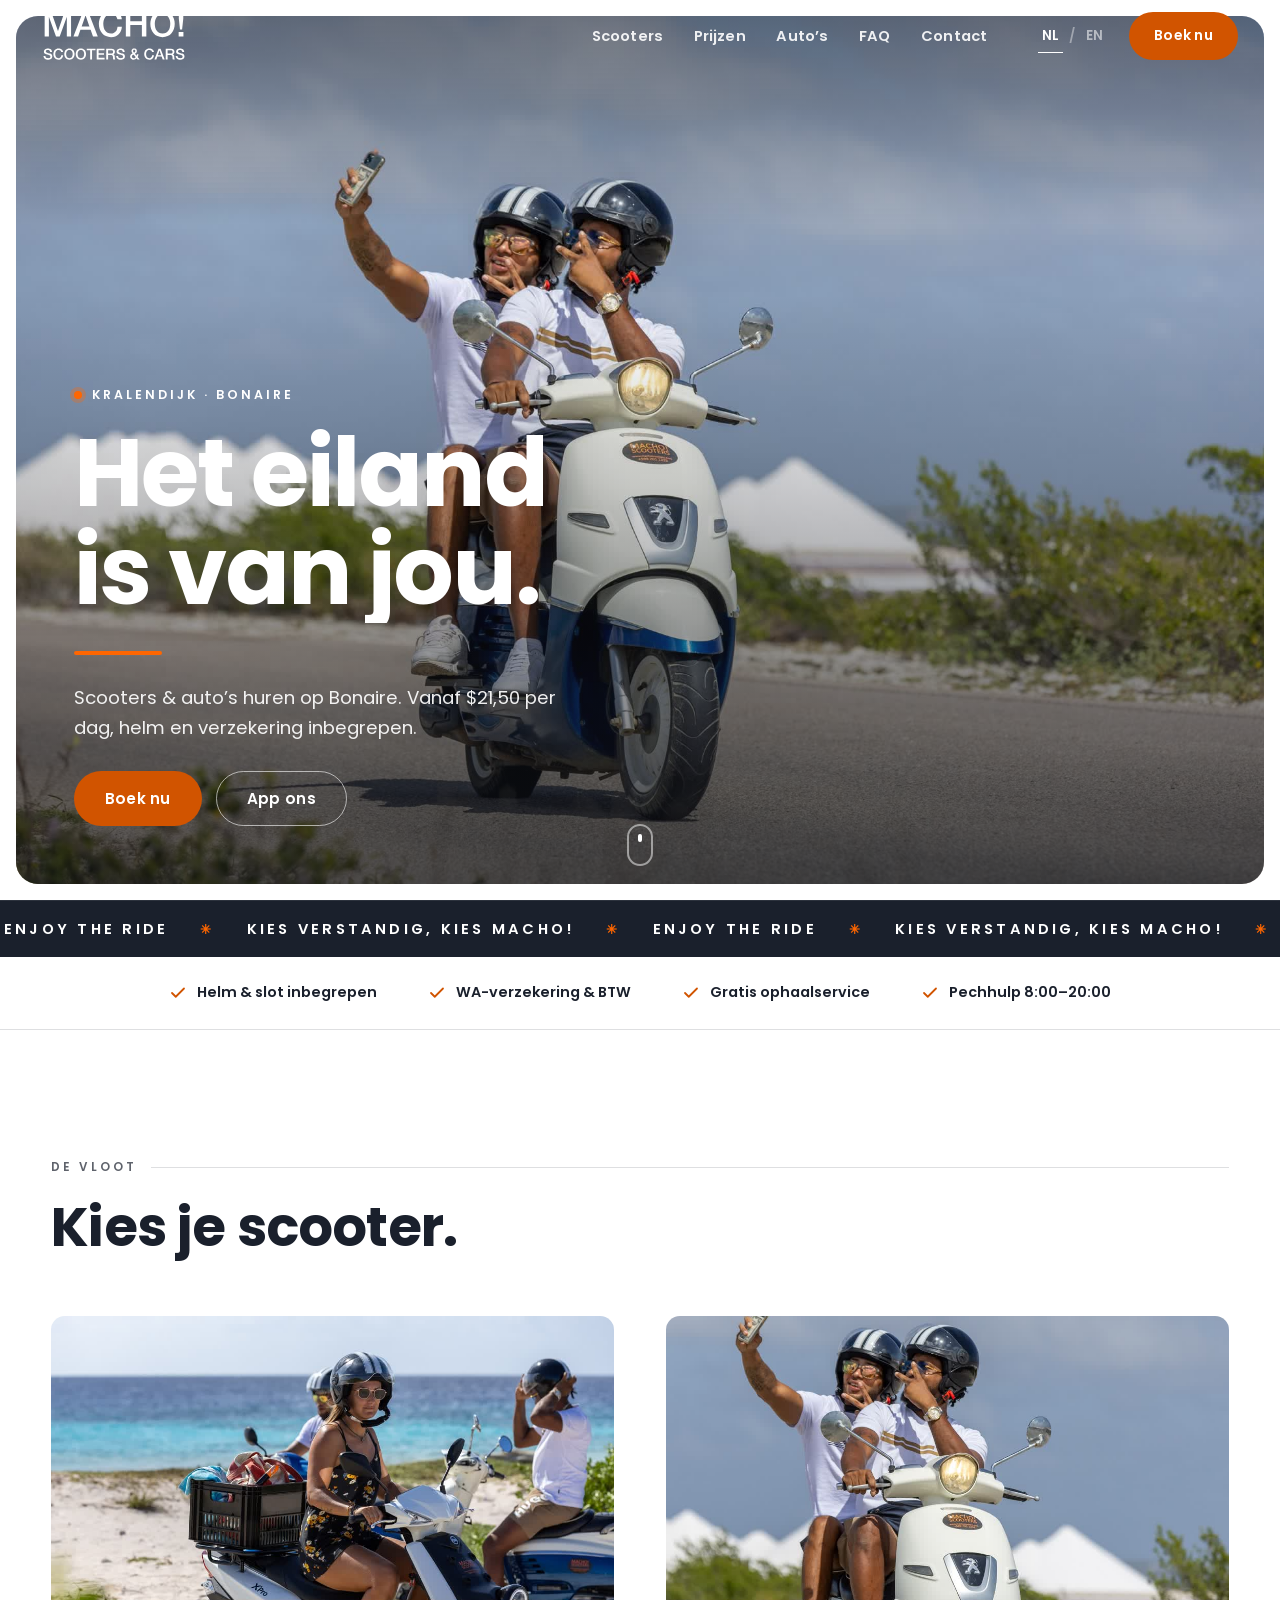
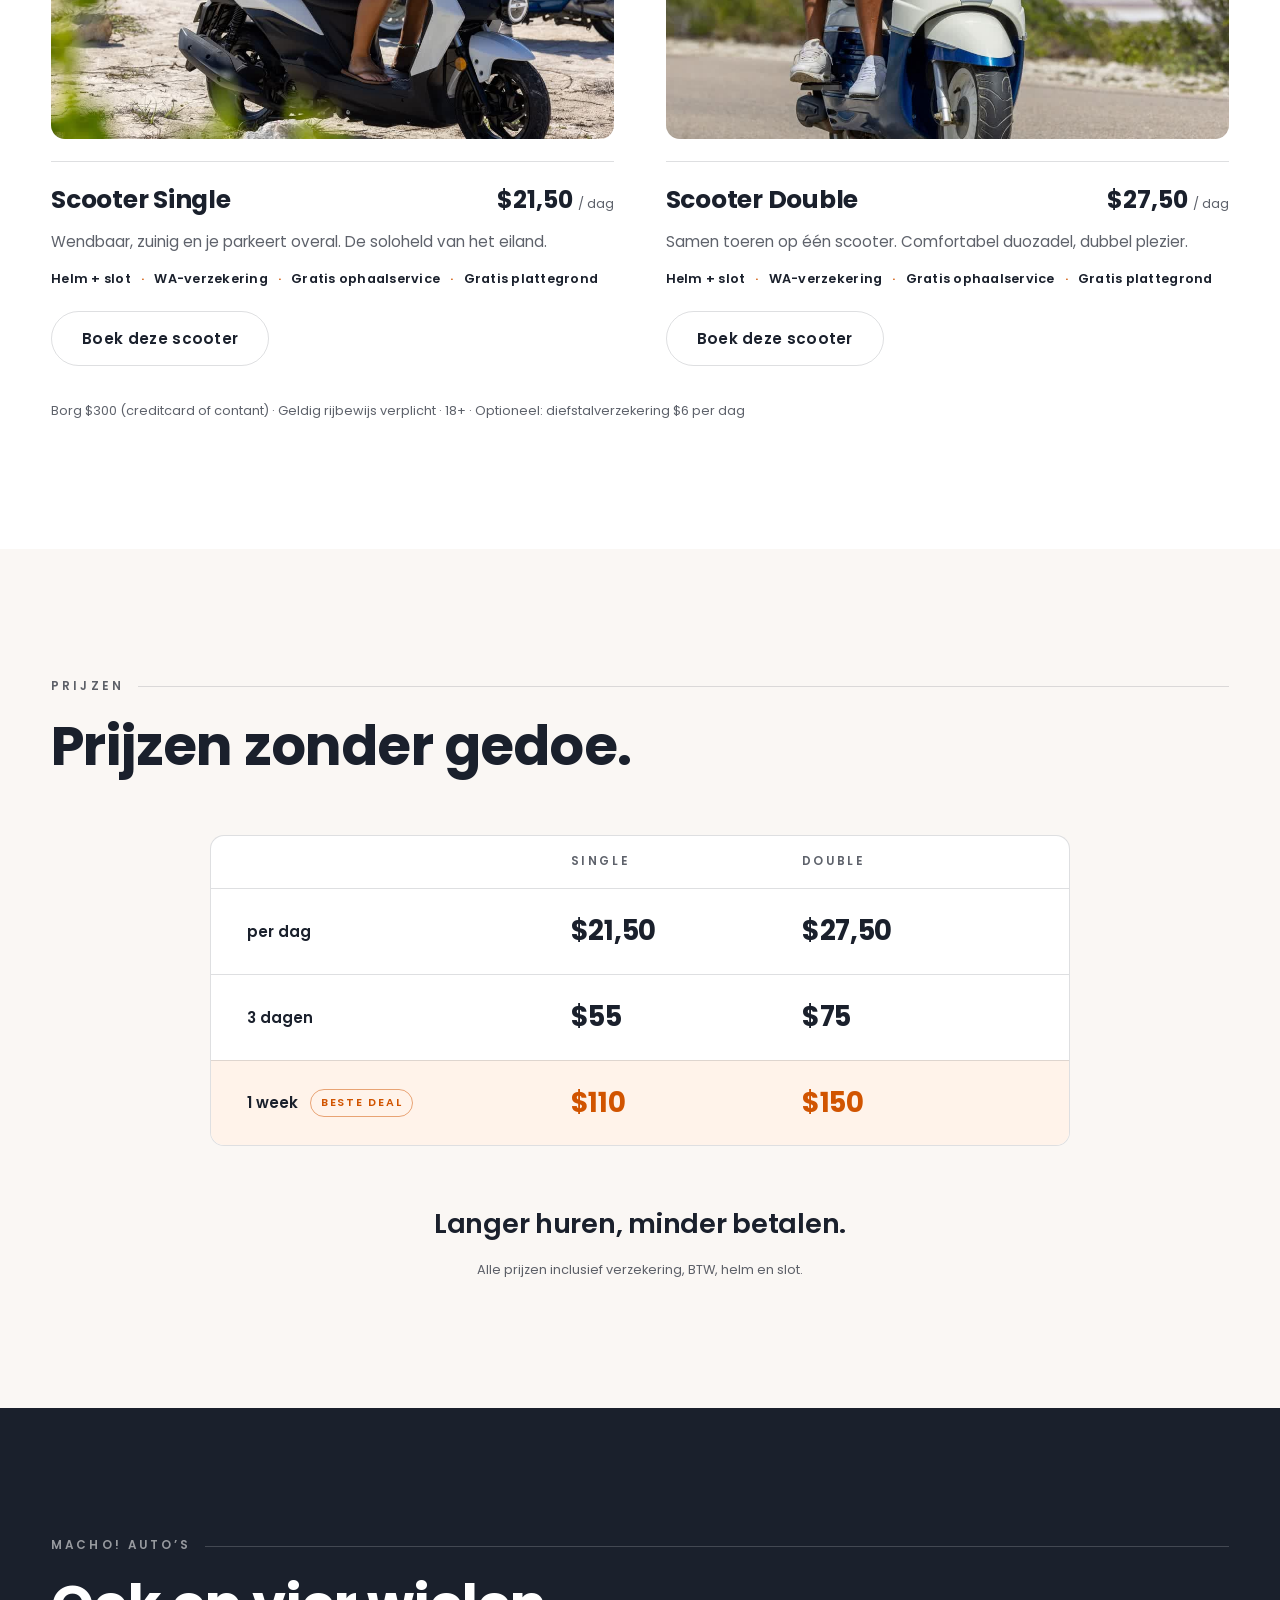
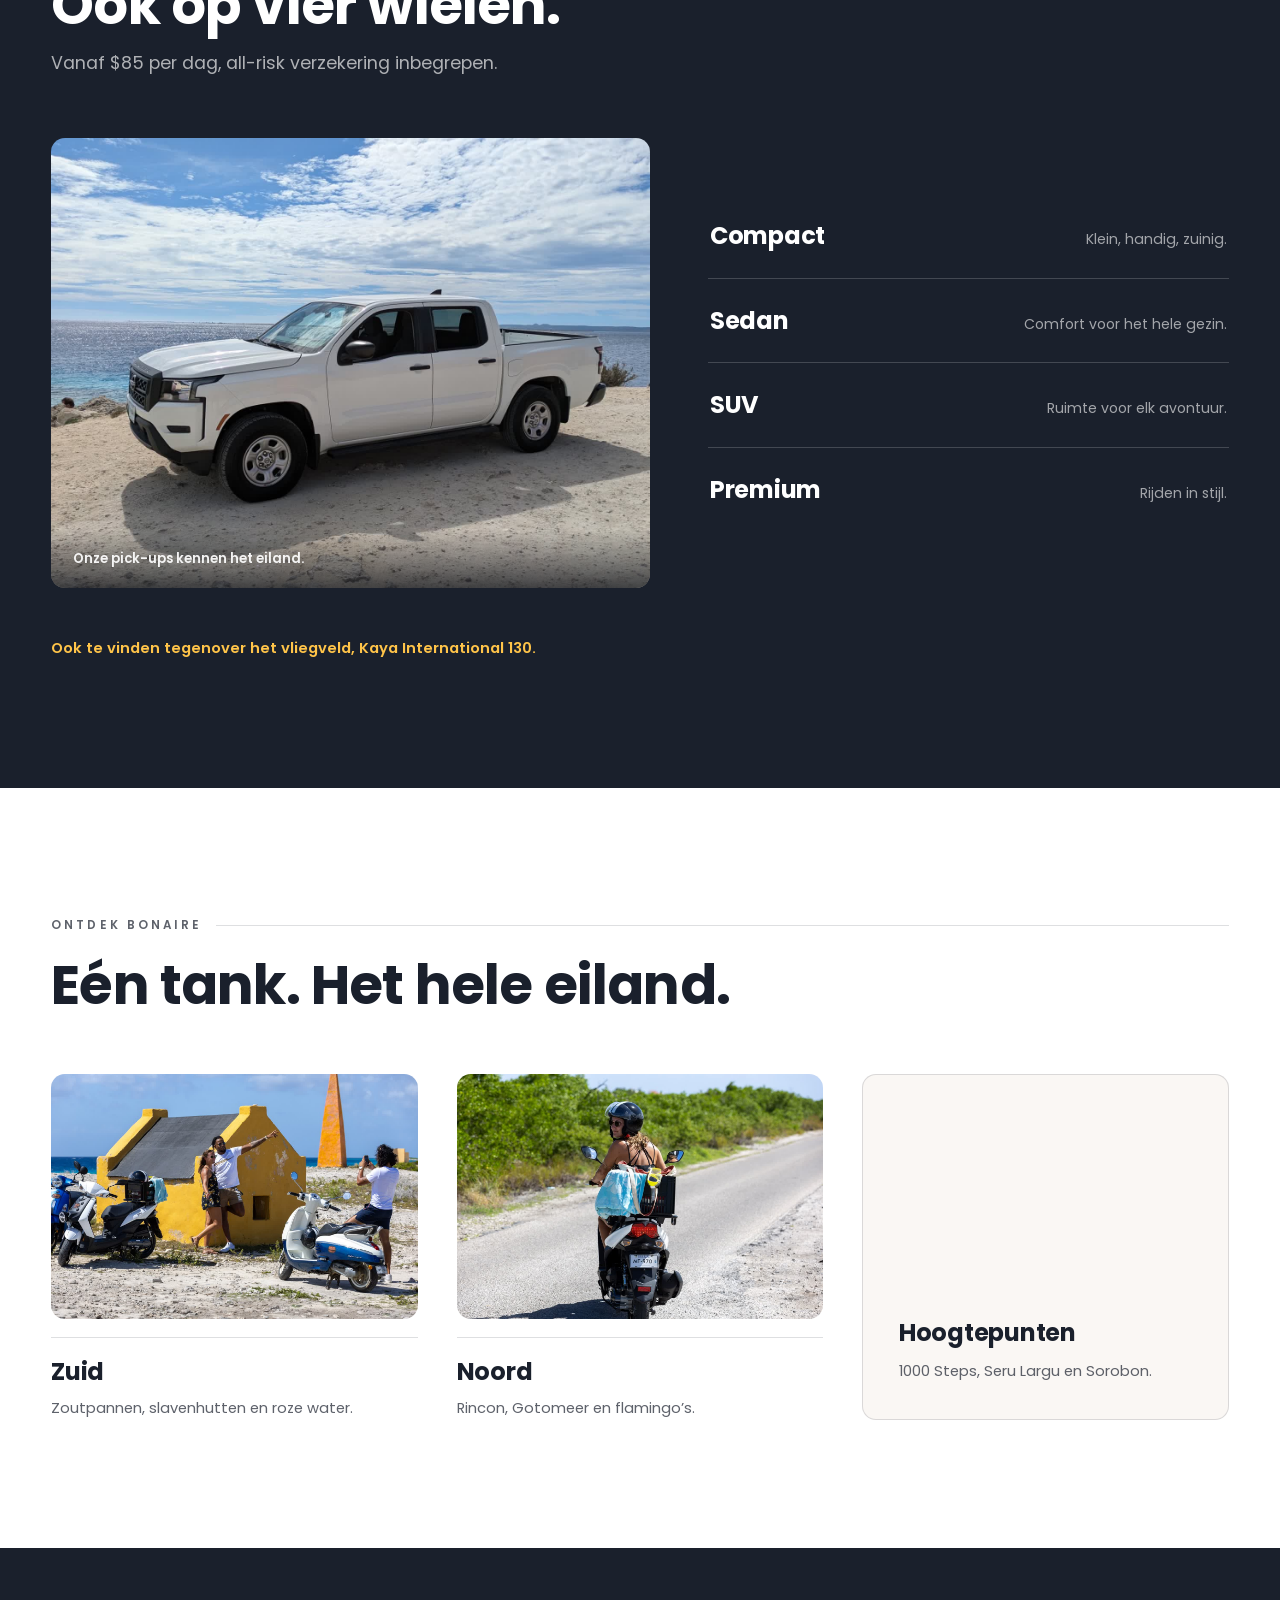
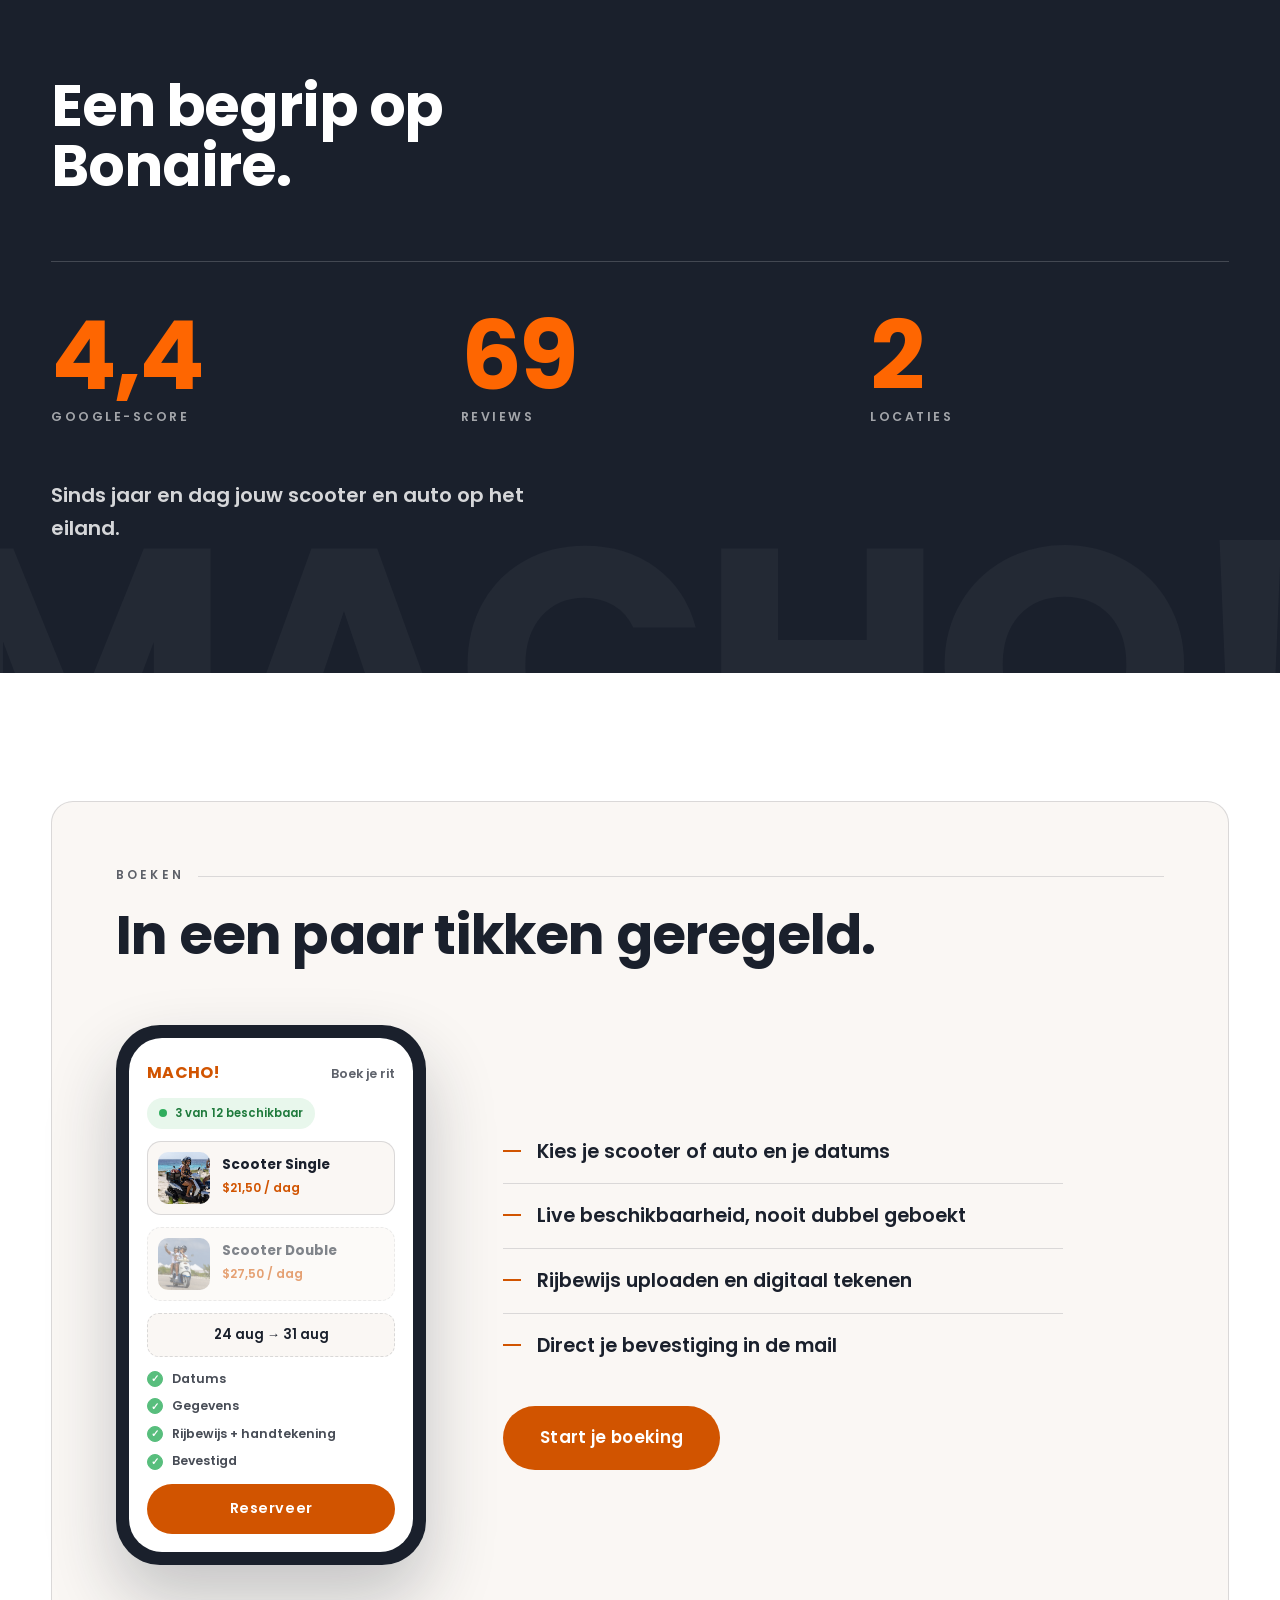
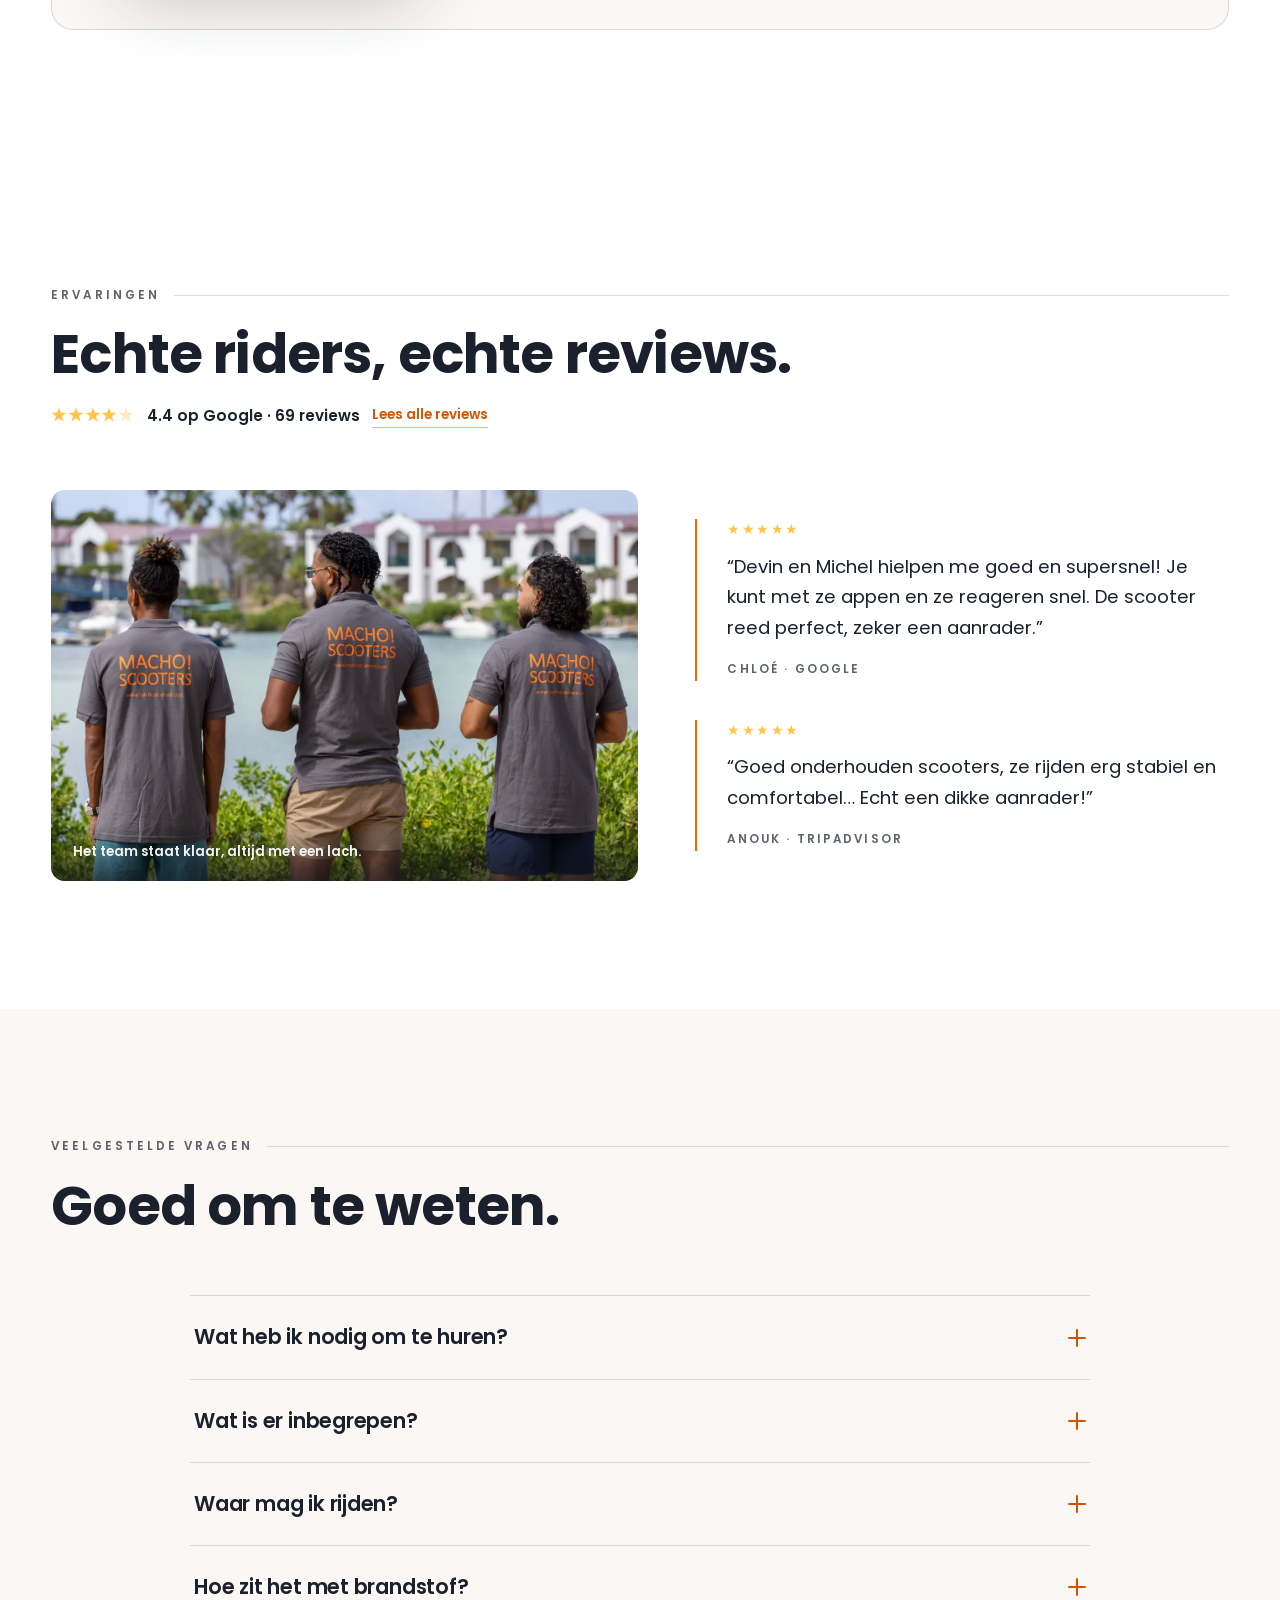
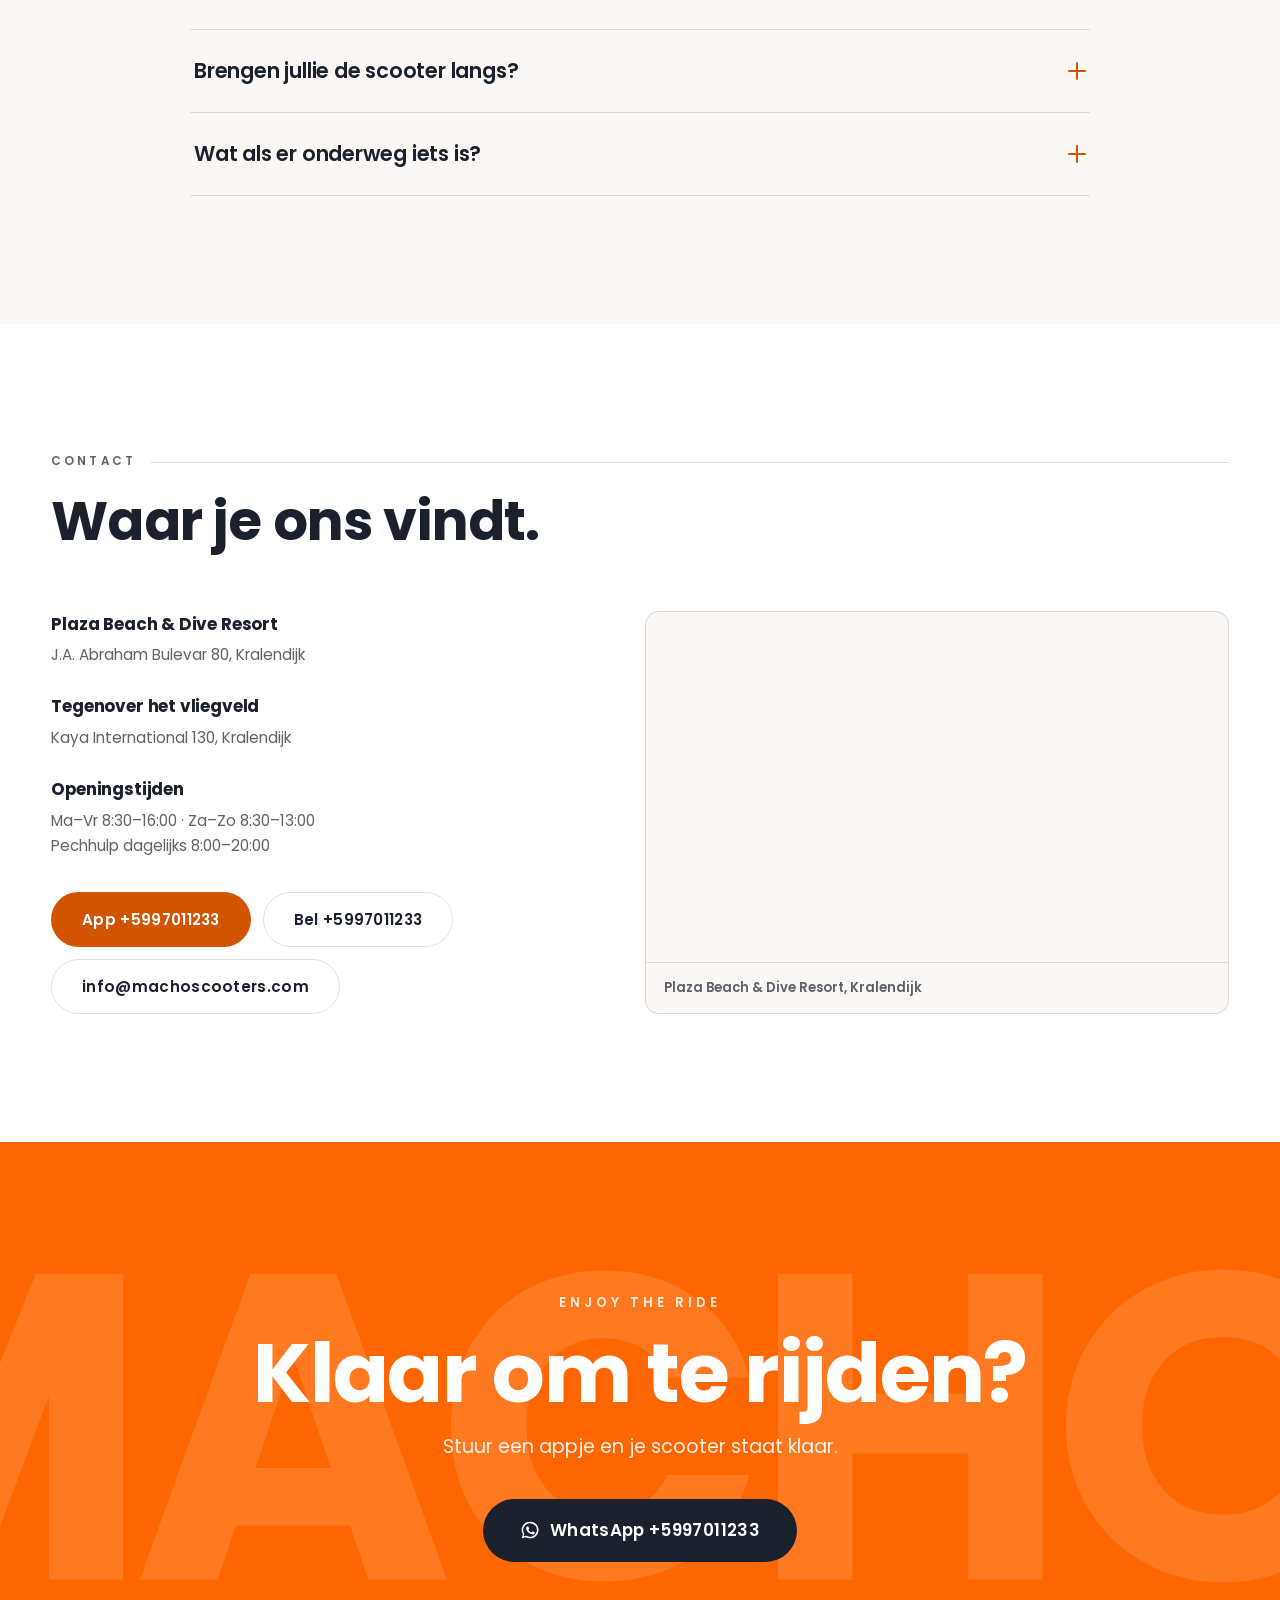
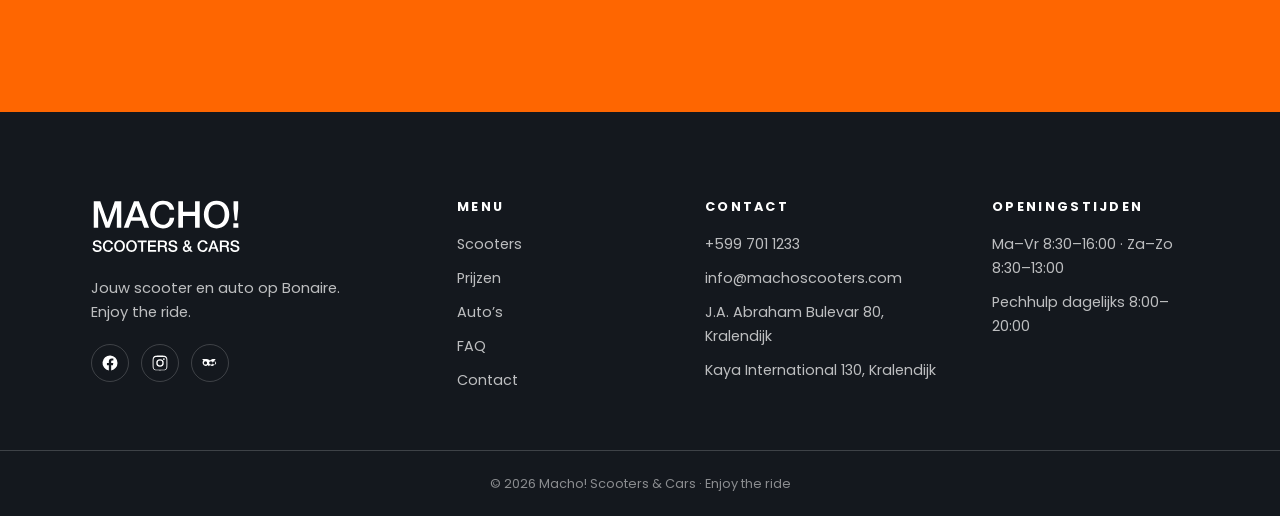
==== commit c1497d22: "Stronger branding + more animation pass" ====
--- a/index.html
+++ b/index.html
@@ -64,12 +64,16 @@
     <!-- 1. HERO -->
     <section class="hero" id="hero">
       <figure class="hero-media">
-        <img src="assets/img/hero.jpg" alt="Twee huurders maken al rijdend een selfie op een Macho! scooter, met de zoutpiramides van Bonaire op de achtergrond" width="2000" height="1333">
+        <video class="hero-video" poster="assets/img/hero.jpg" autoplay muted loop playsinline preload="auto" aria-hidden="true">
+          <source src="assets/img/hero.mp4" type="video/mp4">
+          <img src="assets/img/hero.jpg" alt="Twee huurders maken al rijdend een selfie op een Macho! scooter, met de zoutpiramides van Bonaire op de achtergrond" width="2000" height="1333">
+        </video>
       </figure>
       <div class="hero-content">
+        <p class="hero-eyebrow"><span class="hero-dot" aria-hidden="true"></span><span data-i18n="hero.eyebrow">Kralendijk · Bonaire</span></p>
         <h1 class="hero-title">
-          <span class="hero-line" data-i18n="hero.t1">Het eiland</span>
-          <span class="hero-line" data-i18n="hero.t2">is van jou.</span>
+          <span class="hero-line"><span class="hl-i" data-i18n="hero.t1">Het eiland</span></span>
+          <span class="hero-line"><span class="hl-i" data-i18n="hero.t2">is van jou.</span></span>
         </h1>
         <span class="hero-rule" aria-hidden="true"></span>
         <p class="hero-sub" data-i18n="hero.sub">Scooters &amp; auto’s huren op Bonaire. Vanaf $21,50 per dag, helm en verzekering inbegrepen.</p>
@@ -78,7 +82,18 @@
           <a class="btn btn-ghost" href="https://wa.me/5997011233" target="_blank" rel="noopener" data-i18n="hero.cta2">App ons</a>
         </div>
       </div>
-    </section>
+      <div class="scroll-cue" aria-hidden="true"><span></span></div>
+    </section>
+
+    <!-- BRAND TICKER -->
+    <div class="ticker" aria-hidden="true">
+      <div class="ticker-track">
+        <span class="ticker-seg"><i data-i18n="marquee.a">ENJOY THE RIDE</i><b>✳</b><i data-i18n="marquee.b">KIES VERSTANDIG, KIES MACHO!</i><b>✳</b></span>
+        <span class="ticker-seg"><i data-i18n="marquee.a">ENJOY THE RIDE</i><b>✳</b><i data-i18n="marquee.b">KIES VERSTANDIG, KIES MACHO!</i><b>✳</b></span>
+        <span class="ticker-seg"><i data-i18n="marquee.a">ENJOY THE RIDE</i><b>✳</b><i data-i18n="marquee.b">KIES VERSTANDIG, KIES MACHO!</i><b>✳</b></span>
+        <span class="ticker-seg"><i data-i18n="marquee.a">ENJOY THE RIDE</i><b>✳</b><i data-i18n="marquee.b">KIES VERSTANDIG, KIES MACHO!</i><b>✳</b></span>
+      </div>
+    </div>
 
     <!-- 2. USP STRIP -->
     <div class="usp-strip">
@@ -208,6 +223,29 @@
             <p data-i18n="routes.r3.desc">1000 Steps, Seru Largu en Sorobon.</p>
           </div>
         </article>
+      </div>
+    </section>
+
+    <!-- STATS BAND -->
+    <section class="stats" id="stats">
+      <span class="stats-mark" aria-hidden="true">MACHO!</span>
+      <div class="stats-inner">
+        <h2 class="stats-title" data-reveal data-i18n="stats.title">Een begrip op Bonaire.</h2>
+        <div class="stats-grid">
+          <div class="stat" data-reveal>
+            <span class="stat-num" data-count="4.4" data-dec="1">4,4</span>
+            <span class="stat-label" data-i18n="stats.l1">Google-score</span>
+          </div>
+          <div class="stat" data-reveal>
+            <span class="stat-num" data-count="69">69</span>
+            <span class="stat-label" data-i18n="stats.l2">Reviews</span>
+          </div>
+          <div class="stat" data-reveal>
+            <span class="stat-num" data-count="2">2</span>
+            <span class="stat-label" data-i18n="stats.l3">Locaties</span>
+          </div>
+        </div>
+        <p class="stats-foot" data-reveal data-i18n="stats.foot">Sinds jaar en dag jouw scooter en auto op het eiland.</p>
       </div>
     </section>
 
@@ -354,13 +392,16 @@
 
     <!-- 11. CTA BAND -->
     <section class="cta-band" id="ride">
-      <svg class="logo-svg cta-logo" aria-hidden="true"><use href="#macho-logo"/></svg>
-      <h2 class="cta-title" data-reveal data-i18n="cta.title">Klaar om te rijden?</h2>
-      <p class="cta-sub" data-i18n="cta.sub">Stuur een appje en je scooter staat klaar.</p>
-      <a class="btn btn-solid btn-lg" href="https://wa.me/5997011233" target="_blank" rel="noopener">
-        <svg viewBox="0 0 24 24" width="20" height="20" aria-hidden="true" fill="currentColor"><path d="M12 2a9.9 9.9 0 0 0-8.5 15L2 22l5.2-1.4A10 10 0 1 0 12 2Zm0 1.8a8.2 8.2 0 1 1-4.2 15.2l-.3-.2-3 .8.8-2.9-.2-.3A8.2 8.2 0 0 1 12 3.8Zm-3.1 4c-.2 0-.5 0-.7.3-.2.3-.9.9-.9 2.1s.9 2.4 1 2.6c.1.2 1.8 2.8 4.4 3.8 2.2.9 2.6.7 3.1.7.5-.1 1.5-.6 1.7-1.2.2-.6.2-1.1.2-1.2l-.5-.3-1.8-.9c-.2-.1-.4-.1-.6.1l-.8 1c-.1.2-.3.2-.5.1a6.7 6.7 0 0 1-3.3-2.9c-.1-.2 0-.4.1-.5l.6-.7c.2-.2.2-.4.1-.6l-.8-2c-.2-.4-.4-.4-.6-.4h-.5Z"/></svg>
-        <span data-i18n="cta.wa">WhatsApp +5997011233</span>
-      </a>
+      <span class="cta-mark" aria-hidden="true">MACHO!</span>
+      <div class="cta-content">
+        <p class="cta-eyebrow" data-i18n="cta.eyebrow">Enjoy the ride</p>
+        <h2 class="cta-title" data-reveal data-i18n="cta.title">Klaar om te rijden?</h2>
+        <p class="cta-sub" data-i18n="cta.sub">Stuur een appje en je scooter staat klaar.</p>
+        <a class="btn btn-dark btn-lg" href="https://wa.me/5997011233" target="_blank" rel="noopener">
+          <svg viewBox="0 0 24 24" width="20" height="20" aria-hidden="true" fill="currentColor"><path d="M12 2a9.9 9.9 0 0 0-8.5 15L2 22l5.2-1.4A10 10 0 1 0 12 2Zm0 1.8a8.2 8.2 0 1 1-4.2 15.2l-.3-.2-3 .8.8-2.9-.2-.3A8.2 8.2 0 0 1 12 3.8Zm-3.1 4c-.2 0-.5 0-.7.3-.2.3-.9.9-.9 2.1s.9 2.4 1 2.6c.1.2 1.8 2.8 4.4 3.8 2.2.9 2.6.7 3.1.7.5-.1 1.5-.6 1.7-1.2.2-.6.2-1.1.2-1.2l-.5-.3-1.8-.9c-.2-.1-.4-.1-.6.1l-.8 1c-.1.2-.3.2-.5.1a6.7 6.7 0 0 1-3.3-2.9c-.1-.2 0-.4.1-.5l.6-.7c.2-.2.2-.4.1-.6l-.8-2c-.2-.4-.4-.4-.6-.4h-.5Z"/></svg>
+          <span data-i18n="cta.wa">WhatsApp +5997011233</span>
+        </a>
+      </div>
     </section>
   </main>
 
--- a/css/styles.css
+++ b/css/styles.css
@@ -328,10 +328,12 @@
   overflow: hidden;
 }
 
-.hero-media img {
+.hero-media img,
+.hero-media video {
   width: 100%;
   height: 100%;
   object-fit: cover;
+  display: block;
 }
 
 .hero-media::after {
@@ -354,25 +356,124 @@
   max-width: 780px;
 }
 
+.hero-eyebrow {
+  display: inline-flex;
+  align-items: center;
+  gap: 10px;
+  font-weight: 600;
+  font-size: 0.78rem;
+  letter-spacing: 0.24em;
+  text-transform: uppercase;
+  color: #fff;
+  margin-bottom: 20px;
+}
+
+.hero-dot {
+  width: 8px;
+  height: 8px;
+  border-radius: 50%;
+  background: var(--orange);
+  box-shadow: 0 0 0 4px rgba(254, 102, 1, 0.3);
+}
+
 .hero-title {
   font-family: var(--display);
   font-weight: 700;
-  font-size: clamp(2.9rem, 7vw, 6rem);
-  line-height: 1.02;
+  font-size: clamp(3rem, 7.4vw, 6.4rem);
+  line-height: 1.0;
   letter-spacing: -0.02em;
 }
 
 .hero-line {
   display: block;
+  overflow: hidden;
+  padding-bottom: 0.04em;
+}
+
+.hero-line .hl-i {
+  display: block;
 }
 
 .hero-rule {
   display: block;
-  width: 64px;
-  height: 3px;
+  width: 88px;
+  height: 4px;
   background: var(--orange);
   margin: clamp(18px, 2.5vw, 28px) 0;
   border-radius: 2px;
+}
+
+.scroll-cue {
+  position: absolute;
+  left: 50%;
+  bottom: 34px;
+  transform: translateX(-50%);
+  width: 26px;
+  height: 42px;
+  border: 2px solid rgba(255, 255, 255, 0.5);
+  border-radius: 14px;
+  z-index: 3;
+}
+
+.scroll-cue span {
+  position: absolute;
+  left: 50%;
+  top: 8px;
+  width: 4px;
+  height: 8px;
+  margin-left: -2px;
+  border-radius: 2px;
+  background: #fff;
+  animation: scrollcue 1.7s ease-in-out infinite;
+}
+
+@keyframes scrollcue {
+  0% { opacity: 0; transform: translateY(0); }
+  30% { opacity: 1; }
+  100% { opacity: 0; transform: translateY(16px); }
+}
+
+/* ---------- brand ticker ---------- */
+
+.ticker {
+  background: var(--ink);
+  color: var(--white);
+  overflow: hidden;
+  padding: 16px 0;
+  border-top: 1px solid rgba(255, 255, 255, 0.08);
+}
+
+.ticker-track {
+  display: flex;
+  width: max-content;
+  animation: ticker 32s linear infinite;
+}
+
+.ticker-seg {
+  display: inline-flex;
+  align-items: center;
+  white-space: nowrap;
+  font-family: var(--display);
+  font-weight: 600;
+  font-size: 0.92rem;
+  letter-spacing: 0.22em;
+  text-transform: uppercase;
+}
+
+.ticker-seg i {
+  font-style: normal;
+  padding: 0 4px;
+}
+
+.ticker-seg b {
+  color: var(--orange);
+  margin: 0 28px;
+  font-size: 0.8rem;
+}
+
+@keyframes ticker {
+  from { transform: translateX(0); }
+  to { transform: translateX(-50%); }
 }
 
 .hero-sub {
@@ -496,11 +597,35 @@
   flex-direction: column;
 }
 
+.fleet-card {
+  transition: transform 0.4s cubic-bezier(0.2, 0.6, 0.2, 1);
+}
+
+.fleet-card:hover {
+  transform: translateY(-6px);
+}
+
 .fleet-photo {
+  position: relative;
   border-radius: var(--radius);
   overflow: hidden;
   aspect-ratio: 4 / 3;
   margin-bottom: 22px;
+}
+
+.fleet-photo::after {
+  content: "";
+  position: absolute;
+  left: 0;
+  bottom: 0;
+  height: 4px;
+  width: 0;
+  background: var(--orange);
+  transition: width 0.5s cubic-bezier(0.2, 0.6, 0.2, 1);
+}
+
+.fleet-card:hover .fleet-photo::after {
+  width: 100%;
 }
 
 .fleet-photo img {
@@ -511,7 +636,7 @@
 }
 
 .fleet-card:hover .fleet-photo img {
-  transform: scale(1.035);
+  transform: scale(1.05);
 }
 
 .fleet-row {
@@ -1250,33 +1375,148 @@
   border-top: 1px solid var(--hairline);
 }
 
-/* ---------- cta band ---------- */
-
-.cta-band {
+/* ---------- stats band ---------- */
+
+.stats {
+  position: relative;
   background: var(--ink);
   color: var(--white);
+  padding: clamp(84px, 10vw, 128px) var(--pad-x);
+  overflow: hidden;
+}
+
+.stats-mark {
+  position: absolute;
+  right: -2%;
+  bottom: -22%;
+  font-family: var(--display);
+  font-weight: 700;
+  font-size: clamp(9rem, 26vw, 24rem);
+  letter-spacing: -0.03em;
+  line-height: 1;
+  color: rgba(255, 255, 255, 0.04);
+  pointer-events: none;
+  user-select: none;
+}
+
+.stats-inner {
+  position: relative;
+  max-width: 1200px;
+  margin: 0 auto;
+}
+
+.stats-title {
+  font-family: var(--display);
+  font-weight: 700;
+  font-size: clamp(2rem, 4.6vw, 3.6rem);
+  letter-spacing: -0.02em;
+  line-height: 1.05;
+  max-width: 16ch;
+  margin-bottom: clamp(40px, 5vw, 64px);
+}
+
+.stats-grid {
+  display: grid;
+  grid-template-columns: repeat(3, 1fr);
+  gap: clamp(24px, 4vw, 56px);
+  border-top: 1px solid var(--hairline-light);
+  padding-top: clamp(32px, 4vw, 52px);
+}
+
+.stat {
+  display: flex;
+  flex-direction: column;
+  gap: 8px;
+}
+
+.stat-num {
+  font-family: var(--display);
+  font-weight: 700;
+  font-size: clamp(3.2rem, 8vw, 6rem);
+  line-height: 0.9;
+  letter-spacing: -0.03em;
+  color: var(--orange);
+}
+
+.stat-label {
+  font-weight: 600;
+  font-size: 0.78rem;
+  letter-spacing: 0.2em;
+  text-transform: uppercase;
+  color: rgba(255, 255, 255, 0.6);
+}
+
+.stats-foot {
+  margin-top: clamp(36px, 4vw, 52px);
+  font-size: clamp(1rem, 1.6vw, 1.25rem);
+  font-weight: 600;
+  color: rgba(255, 255, 255, 0.82);
+  max-width: 40ch;
+}
+
+/* ---------- cta band ---------- */
+
+.cta-band {
+  position: relative;
+  background: var(--orange);
+  color: var(--white);
   text-align: center;
-  padding: clamp(84px, 11vw, 140px) var(--pad-x);
-}
-
-.cta-logo {
-  width: clamp(130px, 14vw, 176px);
-  margin: 0 auto 34px;
+  padding: clamp(90px, 12vw, 150px) var(--pad-x);
+  overflow: hidden;
+}
+
+.cta-mark {
+  position: absolute;
+  left: 50%;
+  top: 50%;
+  transform: translate(-50%, -50%);
+  font-family: var(--display);
+  font-weight: 700;
+  font-size: clamp(10rem, 34vw, 34rem);
+  letter-spacing: -0.04em;
+  line-height: 1;
+  color: rgba(255, 255, 255, 0.12);
+  pointer-events: none;
+  user-select: none;
+  white-space: nowrap;
+}
+
+.cta-content {
+  position: relative;
+}
+
+.cta-eyebrow {
+  font-family: var(--display);
+  font-weight: 600;
+  font-size: 0.82rem;
+  letter-spacing: 0.3em;
+  text-transform: uppercase;
+  color: rgba(255, 255, 255, 0.85);
+  margin-bottom: 18px;
 }
 
 .cta-title {
   font-family: var(--display);
   font-weight: 700;
-  font-size: clamp(2.2rem, 5.5vw, 4.2rem);
+  font-size: clamp(2.6rem, 6.5vw, 5.2rem);
   letter-spacing: -0.02em;
-  line-height: 1.04;
-  margin-bottom: 14px;
+  line-height: 1.0;
+  margin-bottom: 16px;
 }
 
 .cta-sub {
-  font-size: clamp(0.98rem, 1.5vw, 1.15rem);
-  color: rgba(255, 255, 255, 0.65);
+  font-size: clamp(0.98rem, 1.5vw, 1.2rem);
+  color: rgba(255, 255, 255, 0.9);
   margin-bottom: 36px;
+}
+
+.btn-dark {
+  background: var(--ink);
+  color: var(--white);
+}
+
+.btn-dark:hover {
+  background: #000;
 }
 
 /* ---------- footer ---------- */
@@ -1424,9 +1664,22 @@
     scroll-behavior: auto;
   }
 
+  .ticker-track,
+  .scroll-cue span {
+    animation: none !important;
+  }
+
   *,
   *::before,
   *::after {
     transition: none !important;
   }
 }
+
+/* stats grid stacks on small screens */
+@media (max-width: 640px) {
+  .stats-grid {
+    grid-template-columns: 1fr;
+    gap: 28px;
+  }
+}
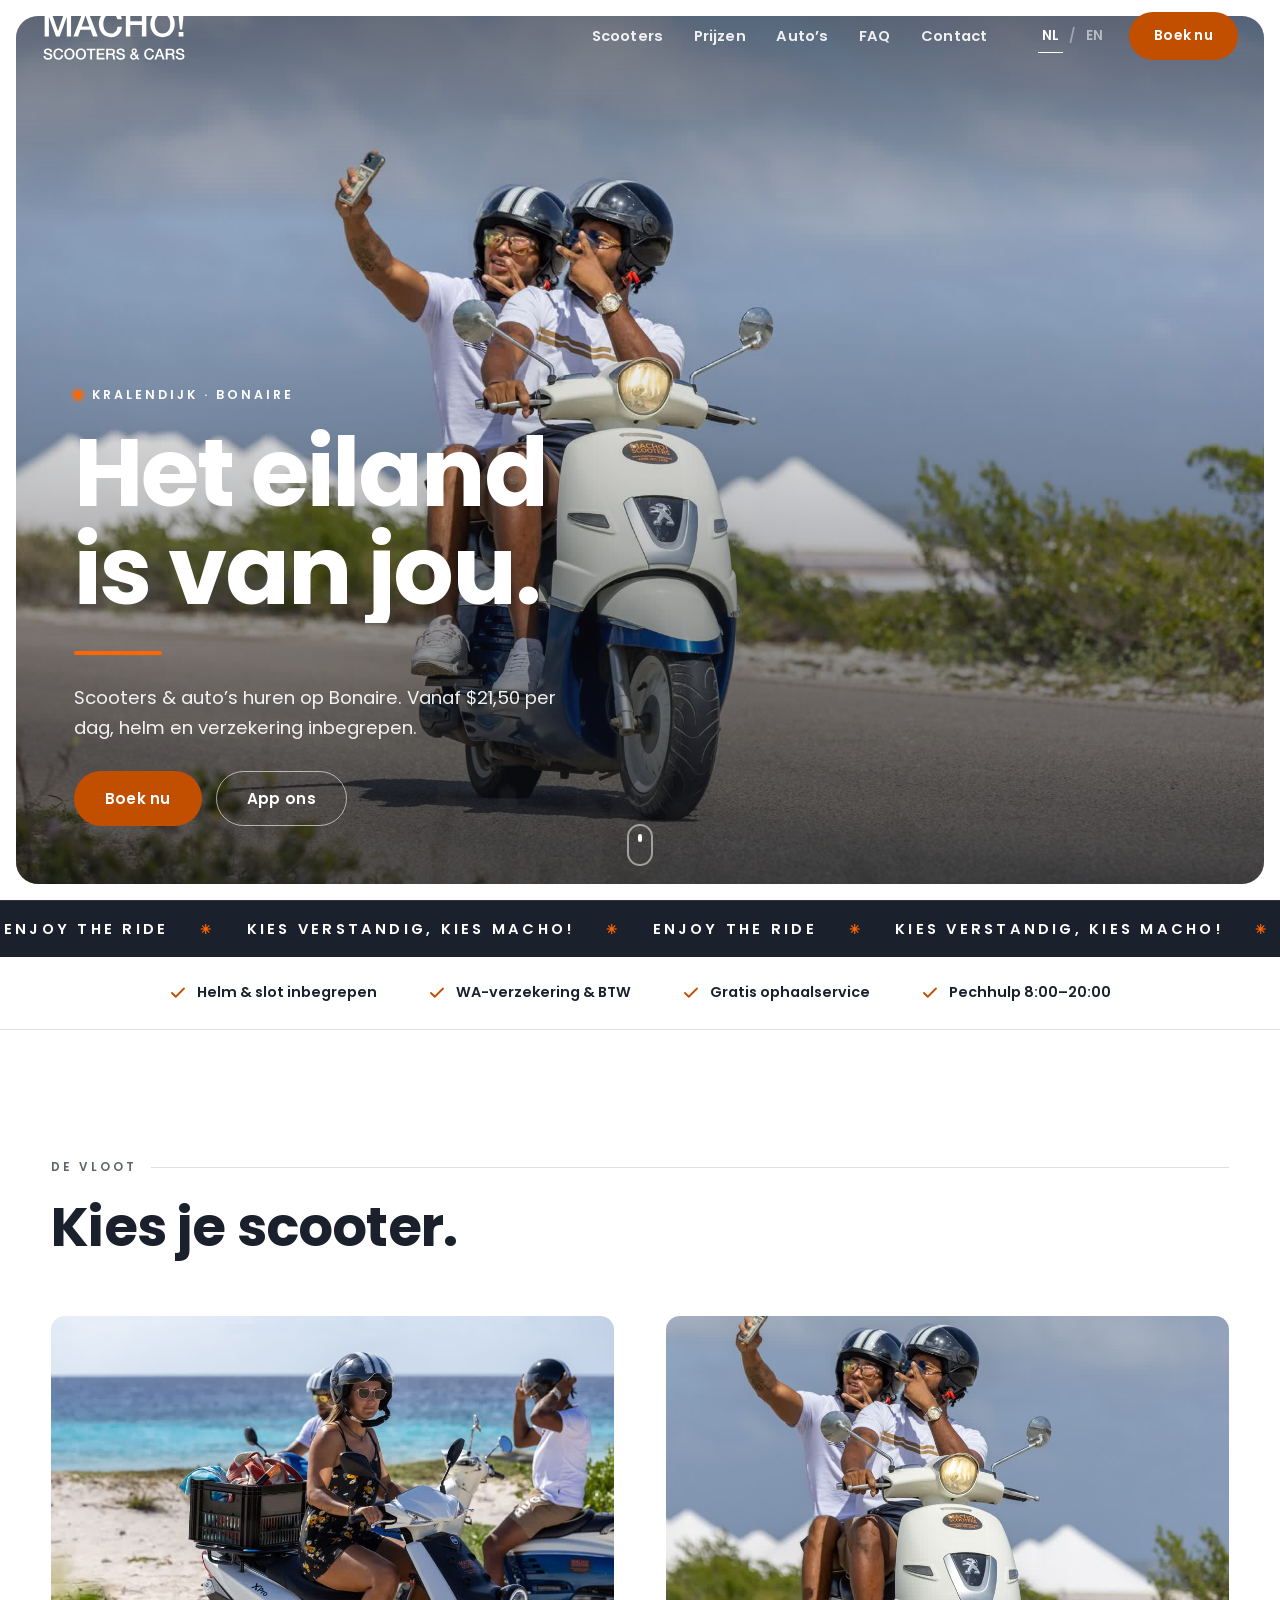
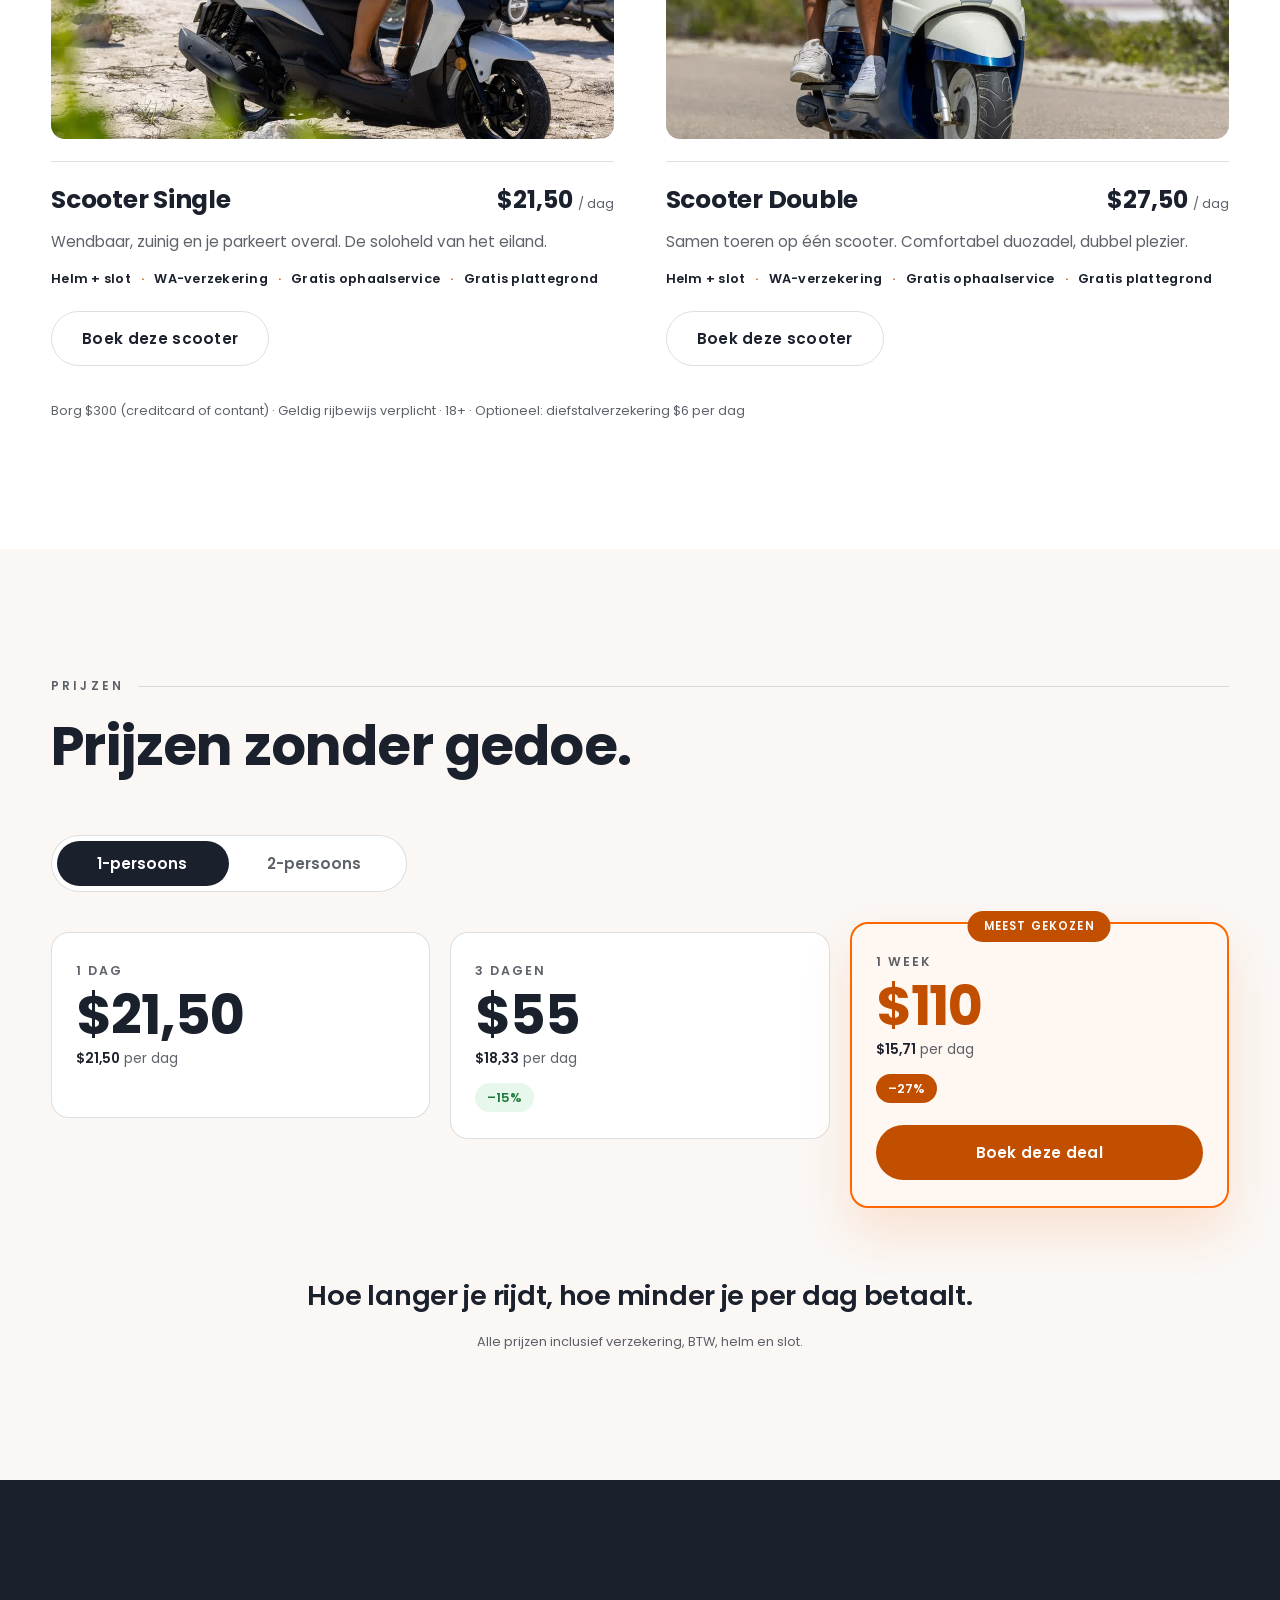
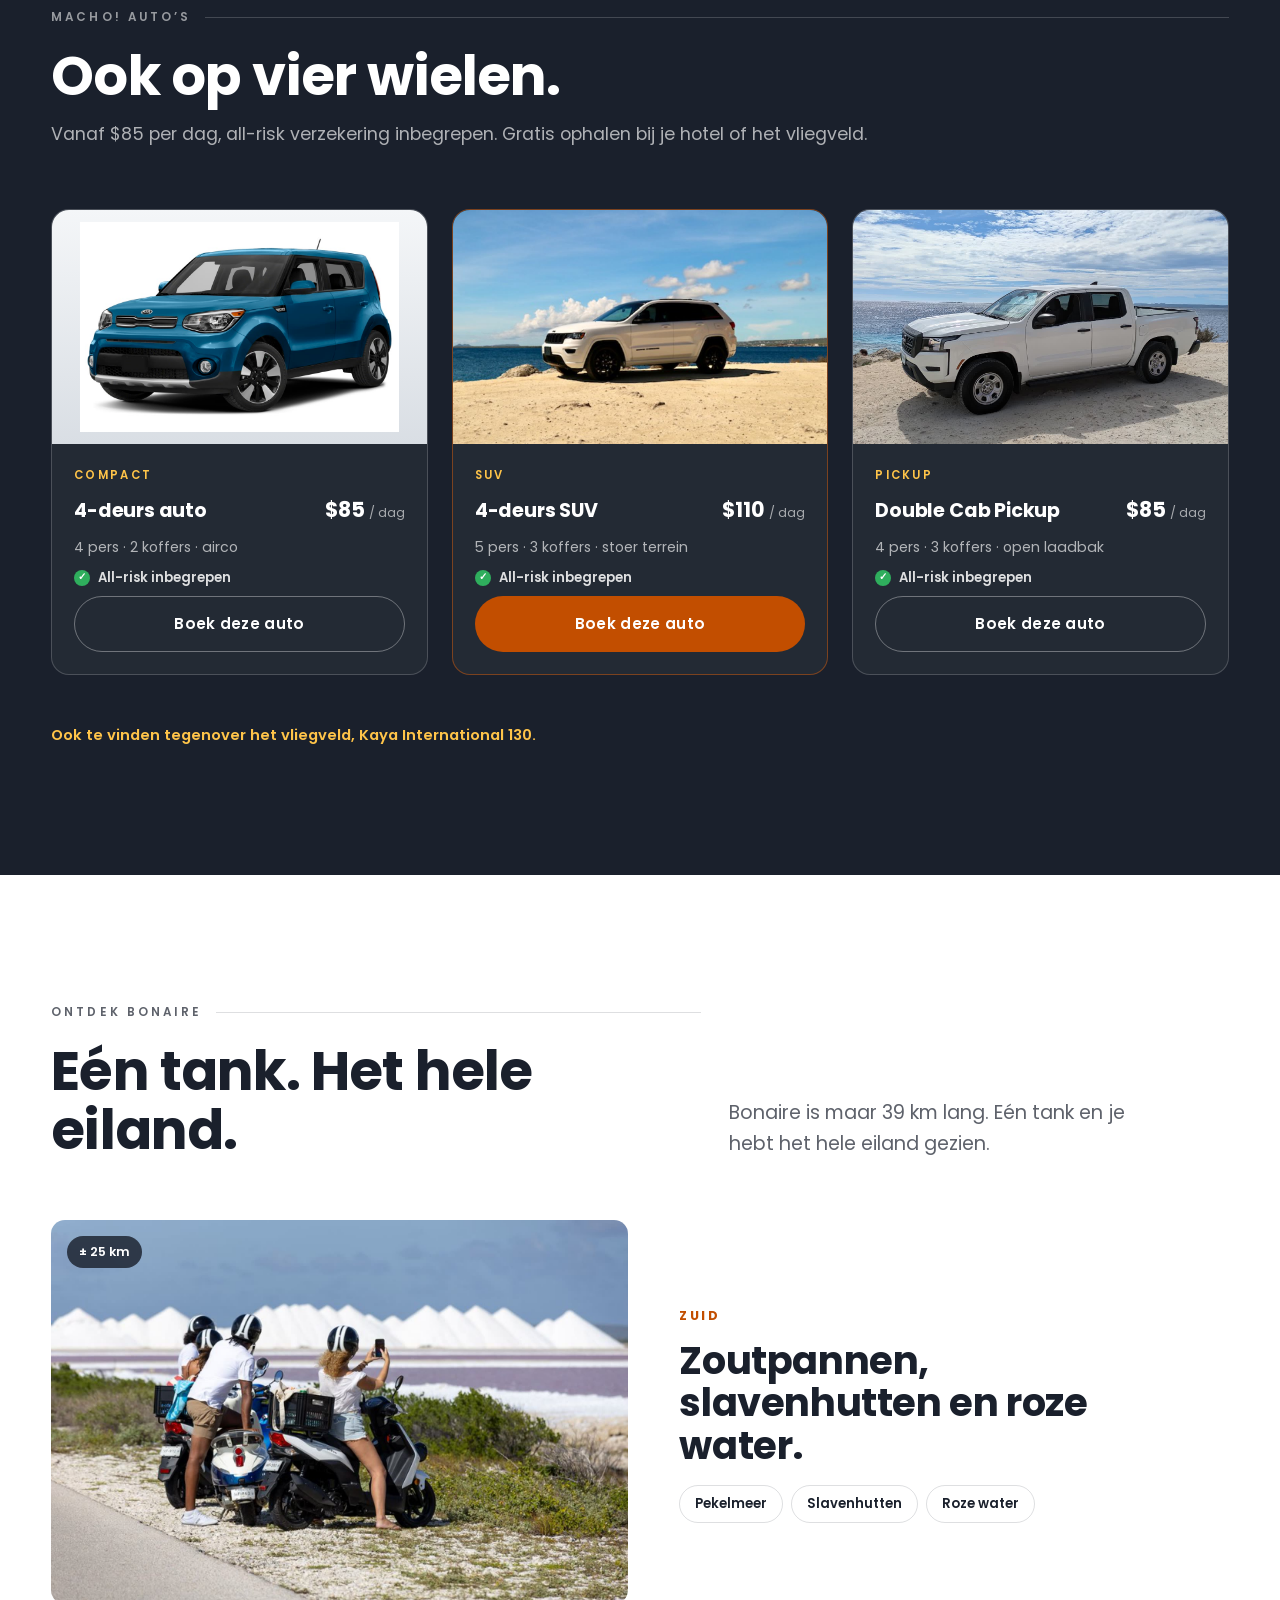
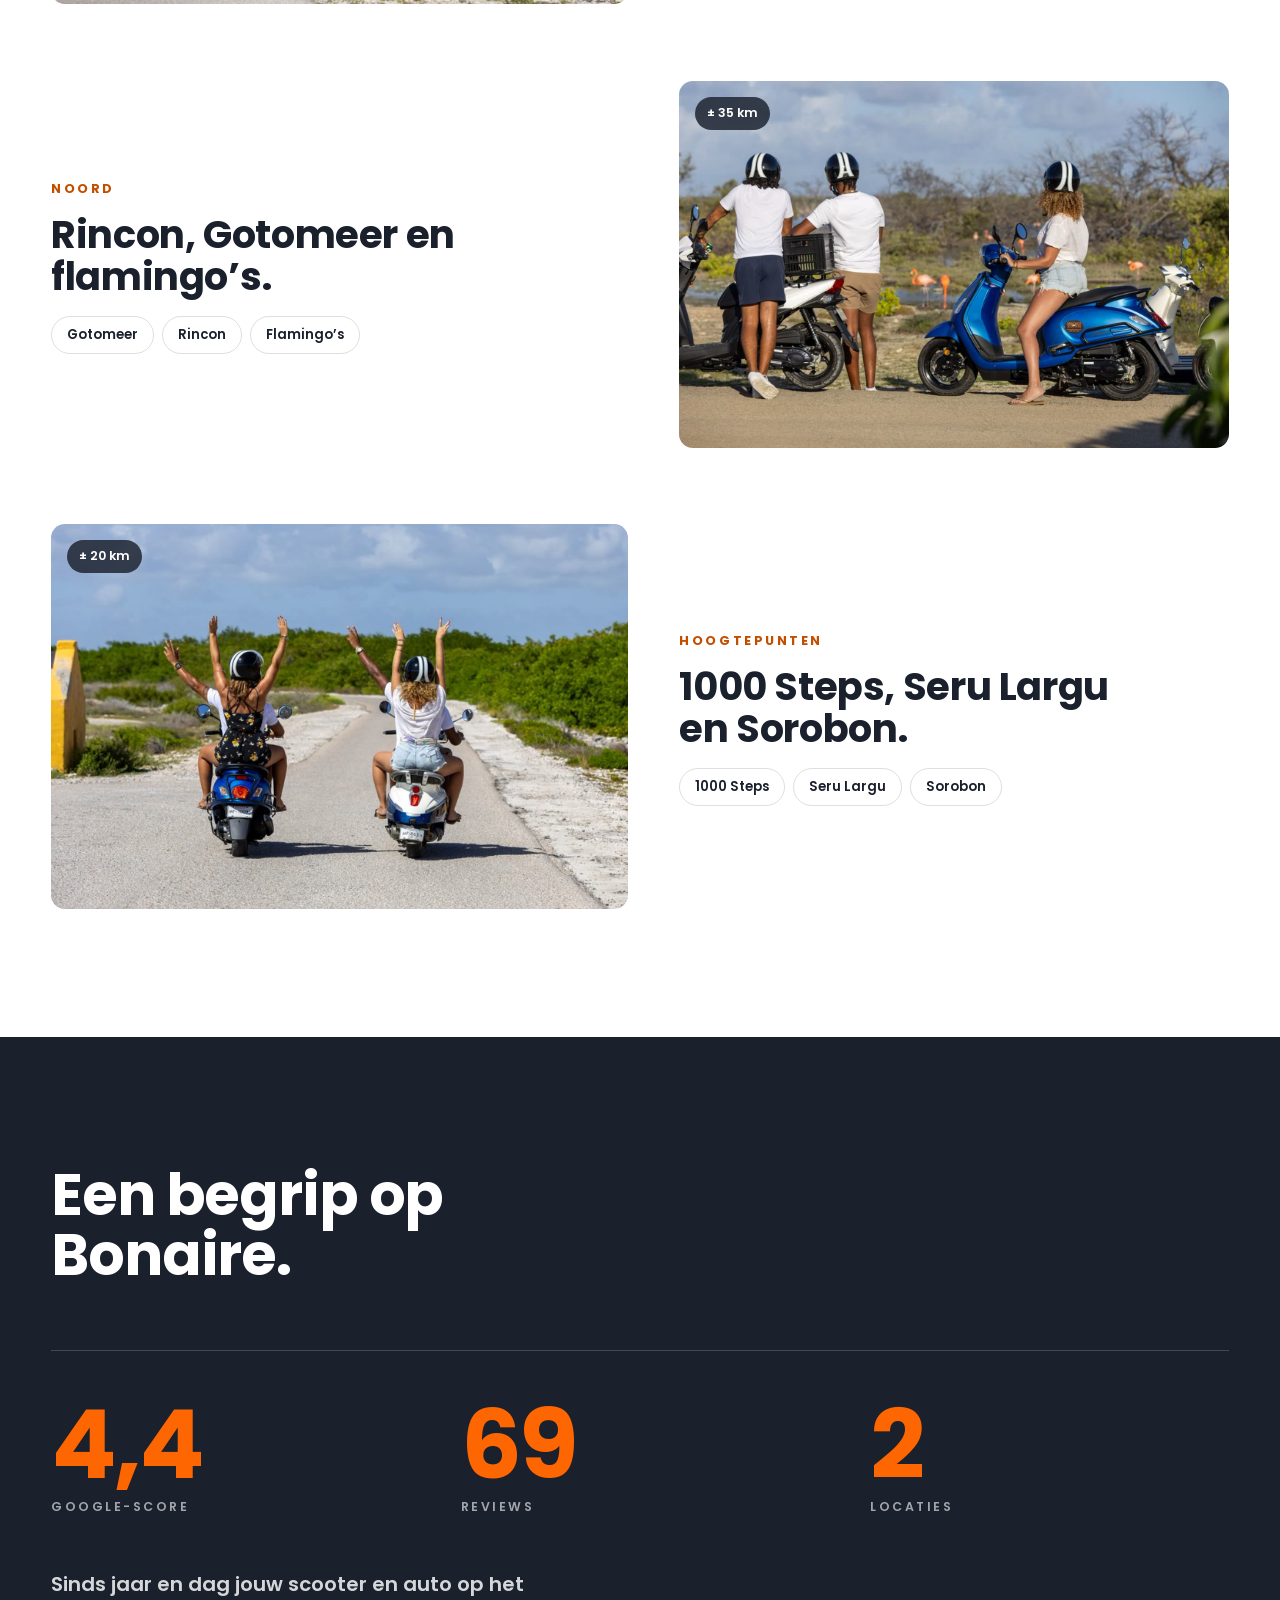
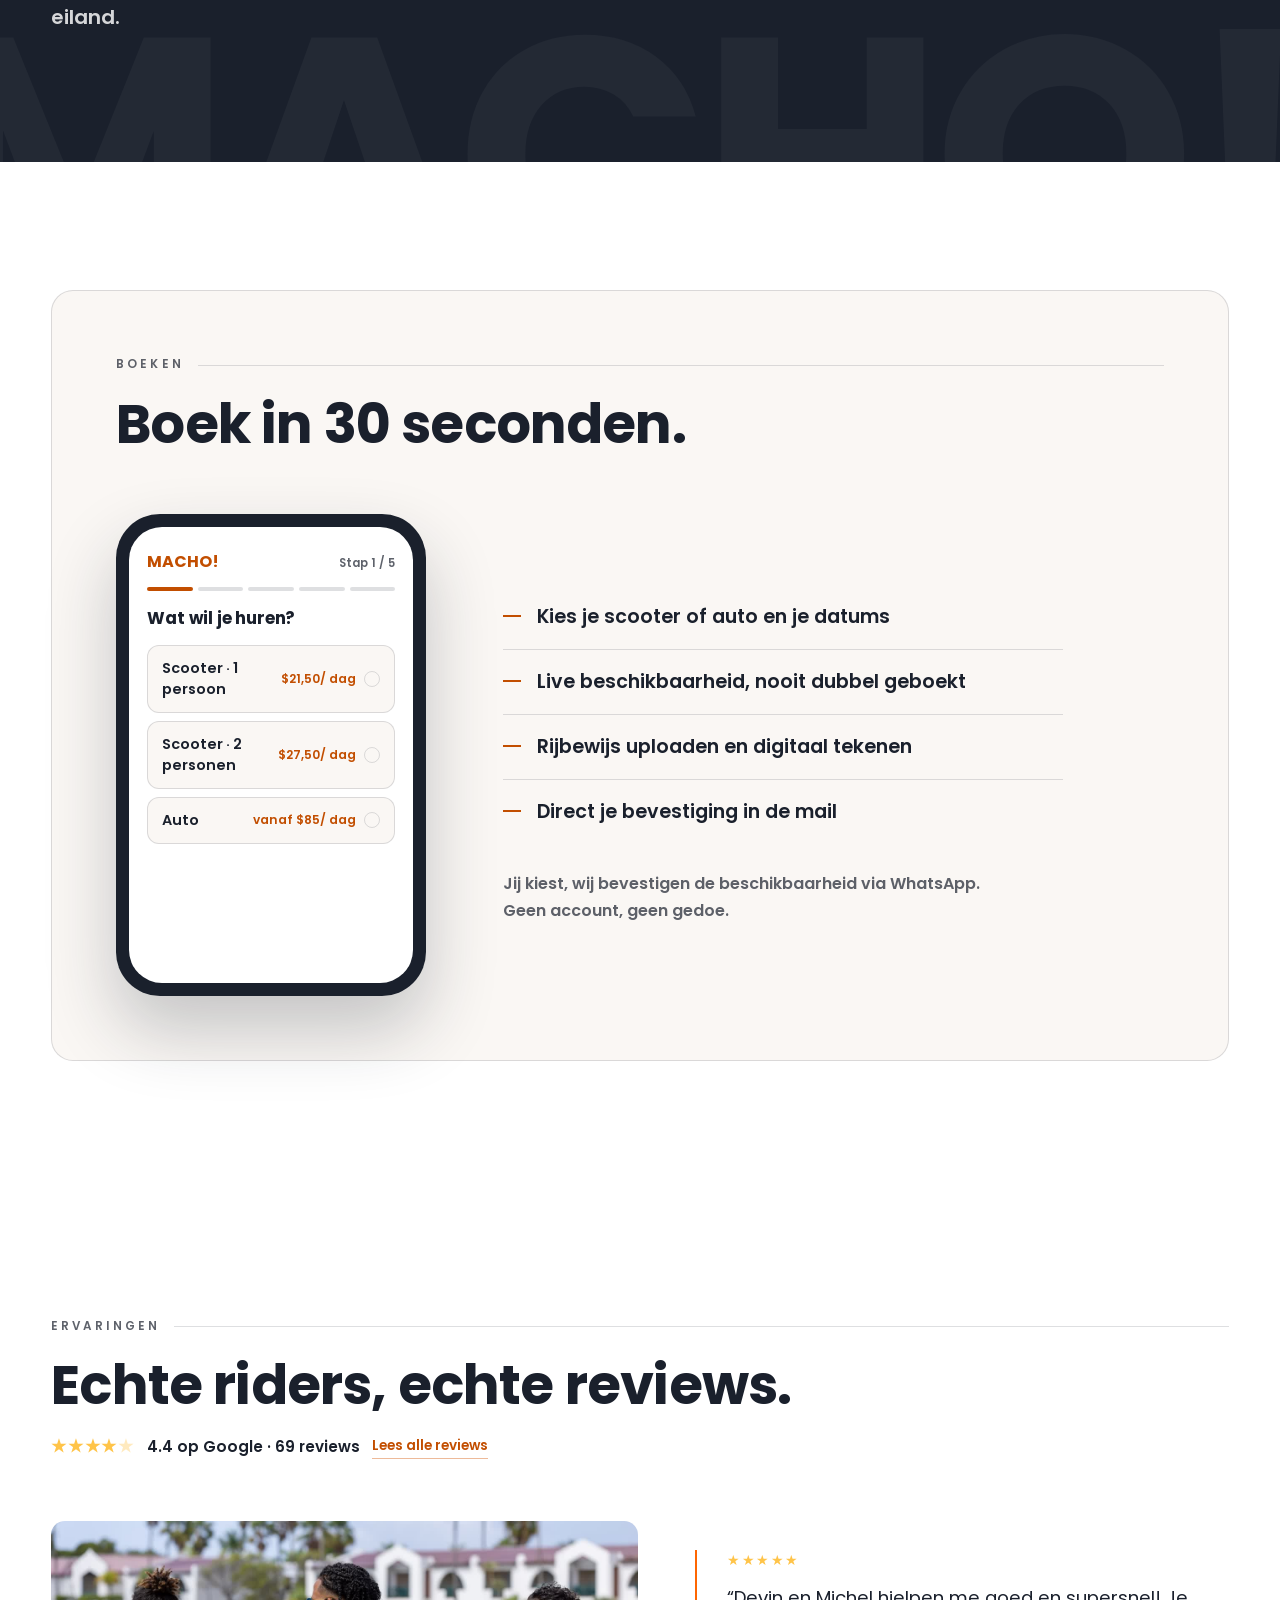
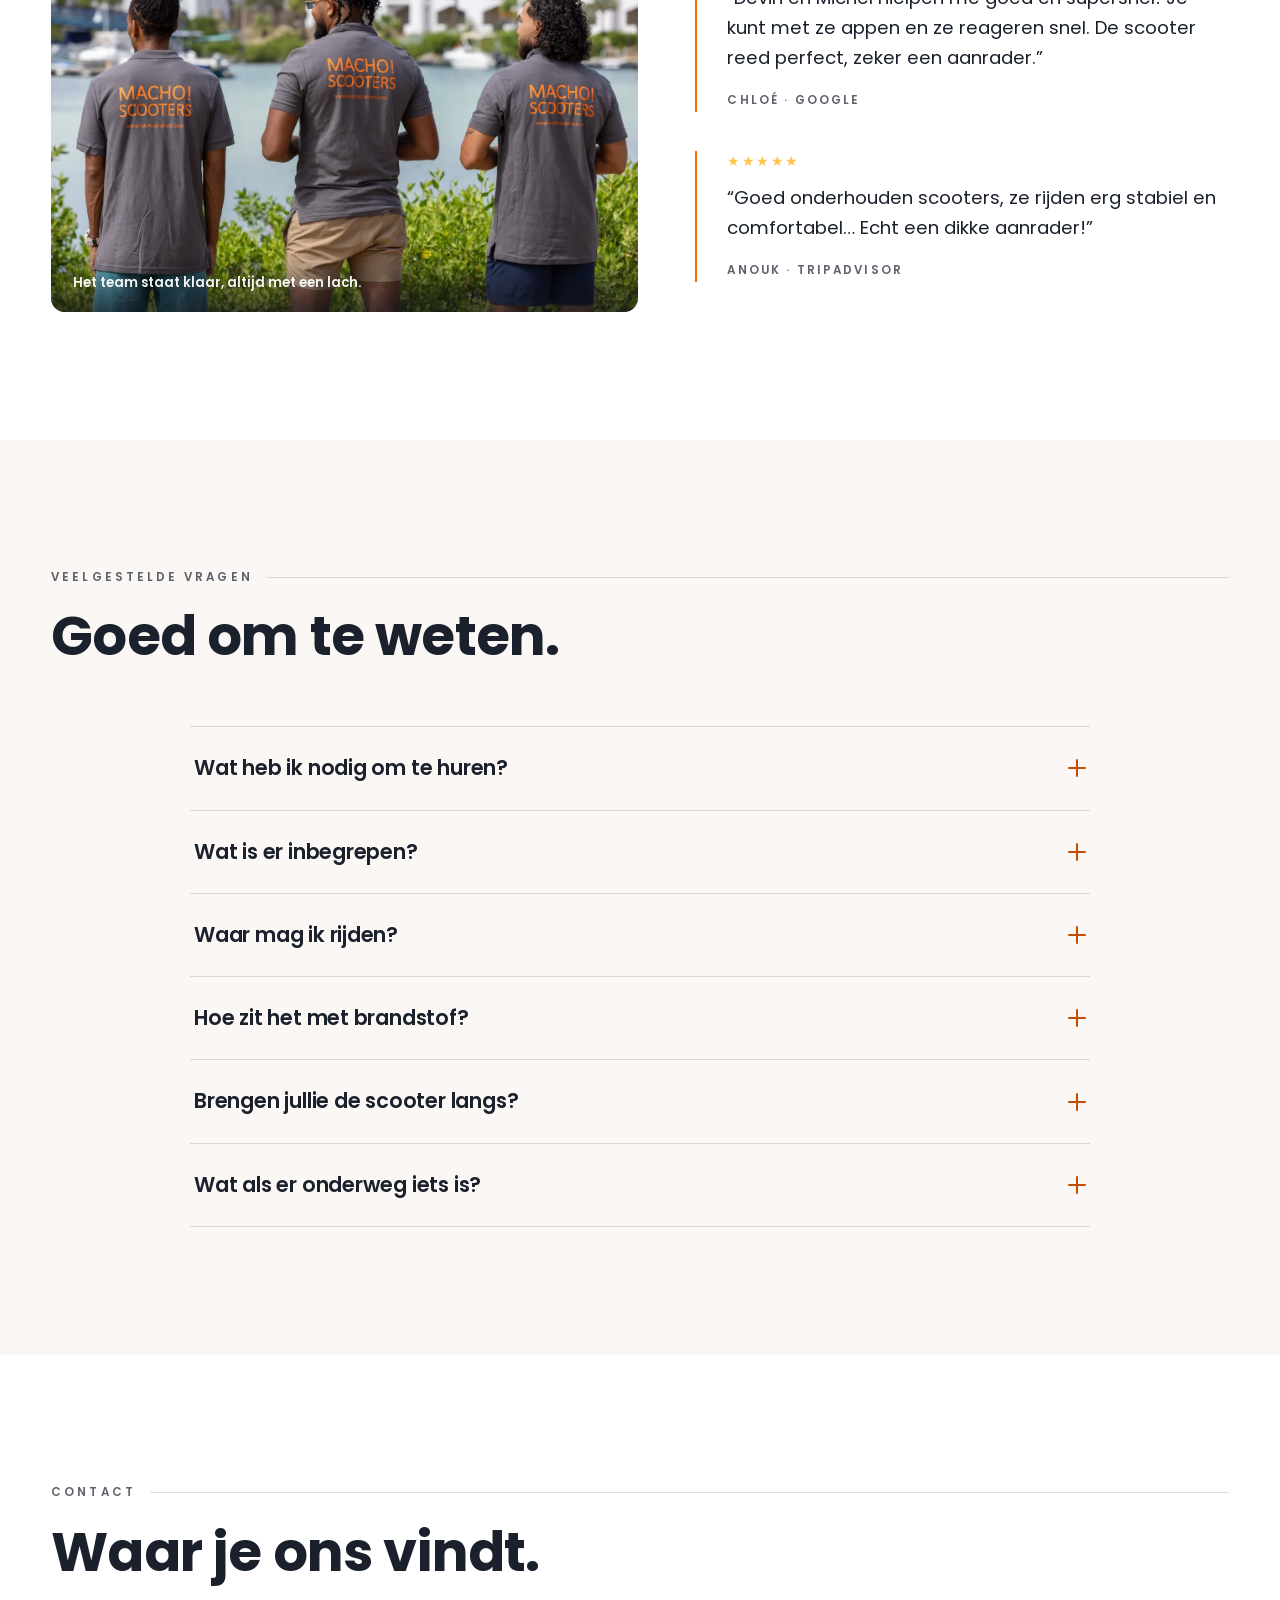
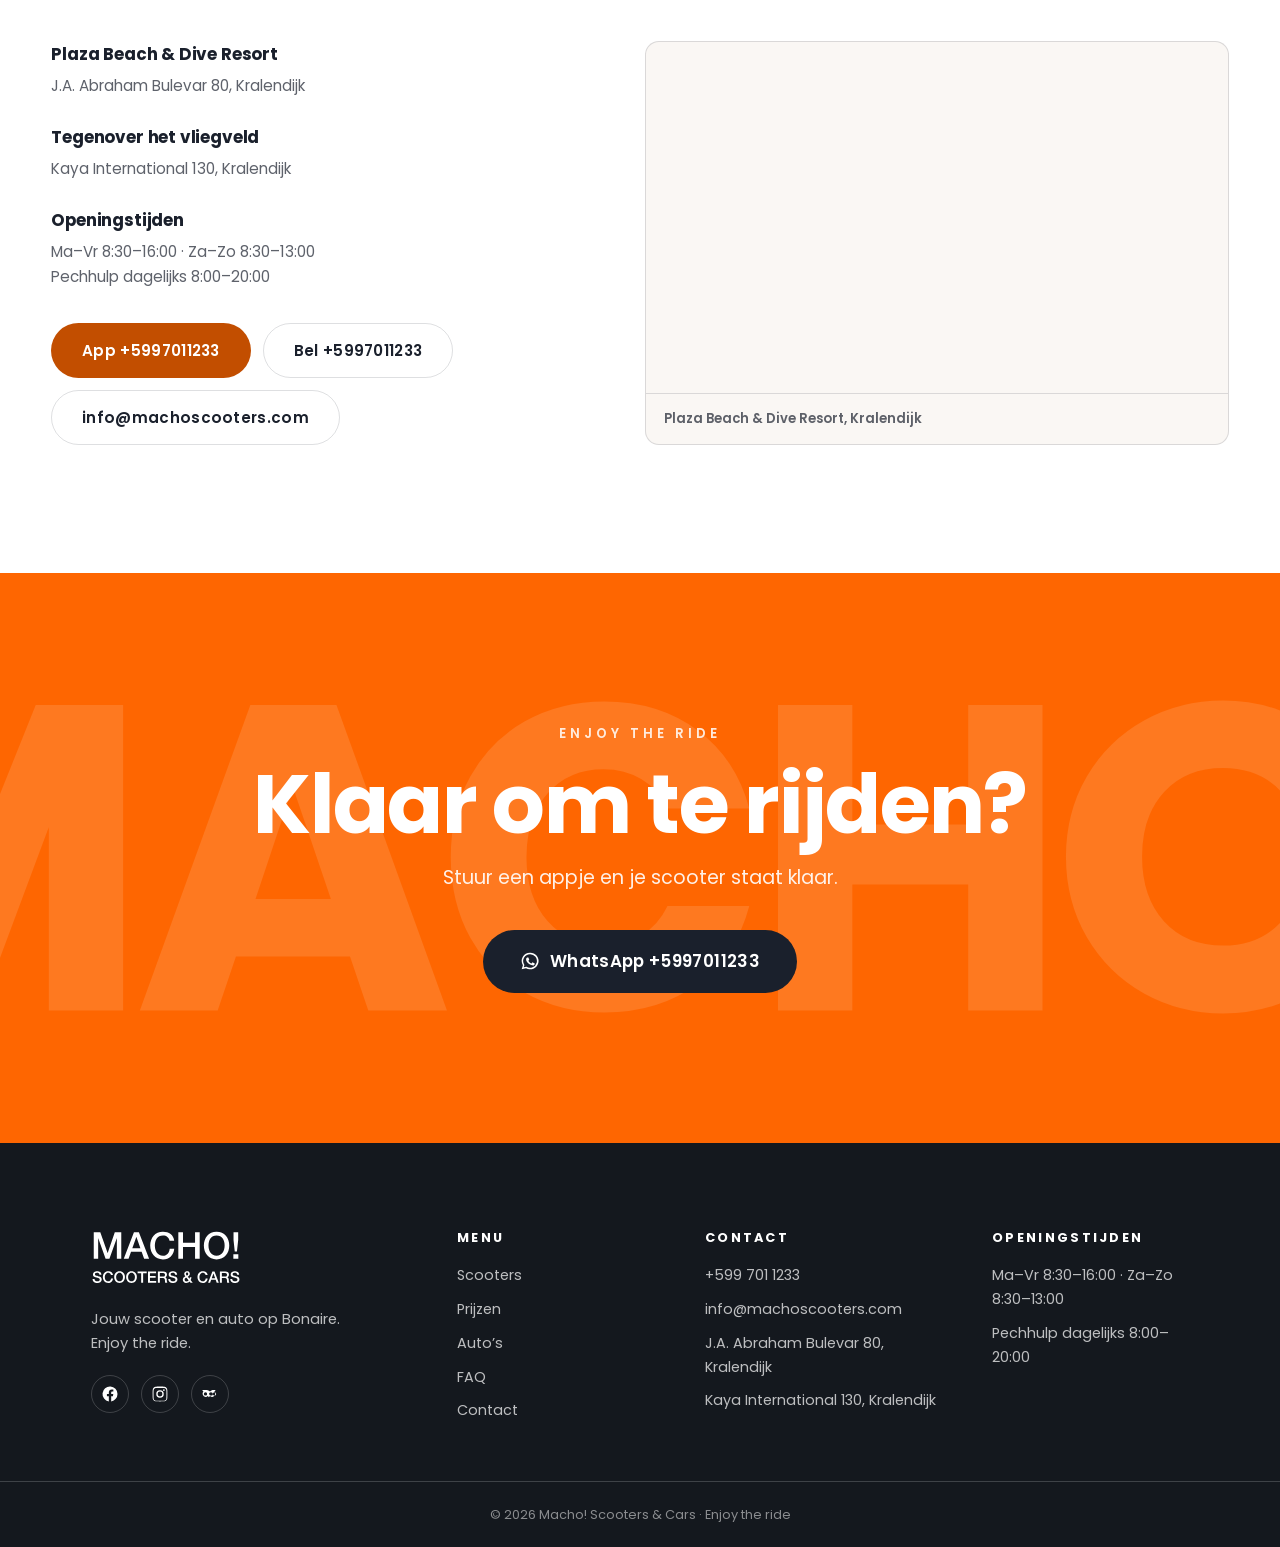
==== commit 4ac16715: "v5: booking quiz, pricing psychology, real cars, ontdek redesign + review fixes" ====
--- a/index.html
+++ b/index.html
@@ -150,29 +150,34 @@
         <p class="kicker"><span class="kicker-label" data-i18n="prijzen.kicker">Prijzen</span></p>
         <h2 class="section-title" data-reveal data-i18n="prijzen.title">Prijzen zonder gedoe.</h2>
       </div>
-      <div class="price-table" data-reveal role="table">
-        <div class="price-row price-head" role="row">
-          <span role="columnheader"></span>
-          <span role="columnheader" data-i18n="prijzen.single">Single</span>
-          <span role="columnheader" data-i18n="prijzen.double">Double</span>
-        </div>
-        <div class="price-row" role="row">
-          <span role="rowheader" data-i18n="prijzen.day">per dag</span>
-          <span role="cell" data-i18n="prijzen.s.day">$21,50</span>
-          <span role="cell" data-i18n="prijzen.d.day">$27,50</span>
-        </div>
-        <div class="price-row" role="row">
-          <span role="rowheader" data-i18n="prijzen.3days">3 dagen</span>
-          <span role="cell" data-i18n="prijzen.s.3days">$55</span>
-          <span role="cell" data-i18n="prijzen.d.3days">$75</span>
-        </div>
-        <div class="price-row price-best" role="row">
-          <span role="rowheader"><span data-i18n="prijzen.week">1 week</span><em class="best-tag" data-i18n="prijzen.best">Beste deal</em></span>
-          <span role="cell" data-i18n="prijzen.s.week">$110</span>
-          <span role="cell" data-i18n="prijzen.d.week">$150</span>
-        </div>
-      </div>
-      <p class="price-claim" data-reveal data-i18n="prijzen.claim">Langer huren, minder betalen.</p>
+      <div class="price-toggle" data-reveal role="group" aria-label="Type scooter">
+        <span class="pt-thumb" aria-hidden="true"></span>
+        <button class="pt-btn is-active" data-type="single" aria-pressed="true" type="button" data-i18n="prijzen.tSingle">1-persoons</button>
+        <button class="pt-btn" data-type="double" aria-pressed="false" type="button" data-i18n="prijzen.tDouble">2-persoons</button>
+      </div>
+      <div class="price-cards" data-reveal aria-live="polite">
+        <article class="price-card" data-plan="1">
+          <p class="pc-dur" data-i18n="prijzen.card1">1 dag</p>
+          <p class="pc-total"><span class="pc-amount">$21,50</span></p>
+          <p class="pc-eff"><span class="pc-effnum">$21,50</span> <span data-i18n="prijzen.perday">per dag</span></p>
+          <p class="pc-save" data-empty></p>
+        </article>
+        <article class="price-card" data-plan="3">
+          <p class="pc-dur" data-i18n="prijzen.card3">3 dagen</p>
+          <p class="pc-total"><span class="pc-amount">$55</span></p>
+          <p class="pc-eff"><span class="pc-effnum">$18,33</span> <span data-i18n="prijzen.perday">per dag</span></p>
+          <p class="pc-save">–15%</p>
+        </article>
+        <article class="price-card is-best" data-plan="7">
+          <span class="pc-ribbon" data-i18n="prijzen.popular">Meest gekozen</span>
+          <p class="pc-dur" data-i18n="prijzen.card7">1 week</p>
+          <p class="pc-total"><span class="pc-amount">$110</span></p>
+          <p class="pc-eff"><span class="pc-effnum">$15,71</span> <span data-i18n="prijzen.perday">per dag</span></p>
+          <p class="pc-save pc-save-strong">–27%</p>
+          <a class="btn btn-solid pc-cta" href="#boeken" data-i18n="prijzen.cta">Boek deze deal</a>
+        </article>
+      </div>
+      <p class="price-claim" data-reveal data-i18n="prijzen.claim">Hoe langer je rijdt, hoe minder je per dag betaalt.</p>
       <p class="fine center" data-i18n="prijzen.incl">Alle prijzen inclusief verzekering, BTW, helm en slot.</p>
     </section>
 
@@ -182,19 +187,48 @@
         <div class="section-head">
           <p class="kicker"><span class="kicker-label" data-i18n="autos.kicker">Macho! Auto’s</span></p>
           <h2 class="section-title" data-reveal data-i18n="autos.title">Ook op vier wielen.</h2>
-          <p class="section-sub" data-i18n="autos.sub">Vanaf $85 per dag, all-risk verzekering inbegrepen.</p>
-        </div>
-        <div class="autos-grid">
-          <figure class="autos-photo" data-reveal>
-            <img src="assets/img/autos.jpg" alt="Witte Macho! pick-up truck aan de ruige kust van Bonaire" loading="lazy" width="1400" height="1052">
-            <figcaption data-i18n="autos.photo.cap">Onze pick-ups kennen het eiland.</figcaption>
-          </figure>
-          <ul class="class-list">
-            <li class="class-row" data-reveal><h3 data-i18n="autos.c1.name">Compact</h3><p data-i18n="autos.c1.desc">Klein, handig, zuinig.</p></li>
-            <li class="class-row" data-reveal><h3 data-i18n="autos.c2.name">Sedan</h3><p data-i18n="autos.c2.desc">Comfort voor het hele gezin.</p></li>
-            <li class="class-row" data-reveal><h3 data-i18n="autos.c3.name">SUV</h3><p data-i18n="autos.c3.desc">Ruimte voor elk avontuur.</p></li>
-            <li class="class-row" data-reveal><h3 data-i18n="autos.c4.name">Premium</h3><p data-i18n="autos.c4.desc">Rijden in stijl.</p></li>
-          </ul>
+          <p class="section-sub" data-i18n="autos.sub">Vanaf $85 per dag, all-risk verzekering inbegrepen. Gratis ophalen bij je hotel of het vliegveld.</p>
+        </div>
+        <div class="cars-grid">
+          <article class="car-card" data-reveal>
+            <figure class="car-photo car-photo-contain"><img src="assets/img/car-compact.jpg" alt="Blauwe Kia Soul huurauto van Macho! Scooters &amp; Cars" loading="lazy" width="1000" height="563"></figure>
+            <div class="car-body">
+              <span class="car-class" data-i18n="autos.k1">Compact</span>
+              <div class="car-row">
+                <h3 data-i18n="autos.n1">4-deurs auto</h3>
+                <p class="car-price">$85 <span data-i18n="autos.day">/ dag</span></p>
+              </div>
+              <p class="car-spec" data-i18n="autos.s1">4 pers · 2 koffers · airco</p>
+              <p class="car-allrisk"><span class="car-check" aria-hidden="true"></span><span data-i18n="autos.allrisk">All-risk inbegrepen</span></p>
+              <a class="btn btn-outline-light car-cta" href="#boeken" data-i18n="autos.cta">Boek deze auto</a>
+            </div>
+          </article>
+          <article class="car-card car-card-feature" data-reveal>
+            <figure class="car-photo"><img src="assets/img/car-suv.jpg" alt="Zandkleurige Jeep Grand Cherokee huurauto aan de kust van Bonaire" loading="lazy" width="1200" height="675"></figure>
+            <div class="car-body">
+              <span class="car-class" data-i18n="autos.k2">SUV</span>
+              <div class="car-row">
+                <h3 data-i18n="autos.n2">4-deurs SUV</h3>
+                <p class="car-price">$110 <span data-i18n="autos.day">/ dag</span></p>
+              </div>
+              <p class="car-spec" data-i18n="autos.s2">5 pers · 3 koffers · stoer terrein</p>
+              <p class="car-allrisk"><span class="car-check" aria-hidden="true"></span><span data-i18n="autos.allrisk">All-risk inbegrepen</span></p>
+              <a class="btn btn-solid car-cta" href="#boeken" data-i18n="autos.cta">Boek deze auto</a>
+            </div>
+          </article>
+          <article class="car-card" data-reveal>
+            <figure class="car-photo"><img src="assets/img/autos.jpg" alt="Witte Macho! Double Cab pick-up truck aan de ruige kust van Bonaire" loading="lazy" width="1400" height="1052"></figure>
+            <div class="car-body">
+              <span class="car-class" data-i18n="autos.k3">Pickup</span>
+              <div class="car-row">
+                <h3 data-i18n="autos.n3">Double Cab Pickup</h3>
+                <p class="car-price">$85 <span data-i18n="autos.day">/ dag</span></p>
+              </div>
+              <p class="car-spec" data-i18n="autos.s3">4 pers · 3 koffers · open laadbak</p>
+              <p class="car-allrisk"><span class="car-check" aria-hidden="true"></span><span data-i18n="autos.allrisk">All-risk inbegrepen</span></p>
+              <a class="btn btn-outline-light car-cta" href="#boeken" data-i18n="autos.cta">Boek deze auto</a>
+            </div>
+          </article>
         </div>
         <p class="autos-note" data-i18n="autos.note">Ook te vinden tegenover het vliegveld, Kaya International 130.</p>
       </div>
@@ -202,25 +236,60 @@
 
     <!-- 6. ONTDEK BONAIRE -->
     <section class="section routes" id="routes">
-      <div class="section-head">
-        <p class="kicker"><span class="kicker-label" data-i18n="routes.kicker">Ontdek Bonaire</span></p>
-        <h2 class="section-title" data-reveal data-i18n="routes.title">Eén tank. Het hele eiland.</h2>
-      </div>
-      <div class="routes-grid">
-        <article class="route-card" data-reveal>
-          <figure><img src="assets/img/route-huts.jpg" alt="Huurders fotograferen elkaar bij de gele slavenhutten, met Macho! scooters geparkeerd ernaast" loading="lazy" width="1400" height="933"></figure>
-          <h3 data-i18n="routes.r1.name">Zuid</h3>
-          <p data-i18n="routes.r1.desc">Zoutpannen, slavenhutten en roze water.</p>
-        </article>
-        <article class="route-card" data-reveal>
-          <figure><img src="assets/img/route-ride.jpg" alt="Huurder rijdt op een Macho! scooter over een lange rechte weg door de natuur van Bonaire" loading="lazy" width="1400" height="933"></figure>
-          <h3 data-i18n="routes.r2.name">Noord</h3>
-          <p data-i18n="routes.r2.desc">Rincon, Gotomeer en flamingo’s.</p>
-        </article>
-        <article class="route-card route-card-text" data-reveal>
-          <div class="route-text-inner">
-            <h3 data-i18n="routes.r3.name">Hoogtepunten</h3>
-            <p data-i18n="routes.r3.desc">1000 Steps, Seru Largu en Sorobon.</p>
+      <div class="section-head routes-head">
+        <div>
+          <p class="kicker"><span class="kicker-label" data-i18n="routes.kicker">Ontdek Bonaire</span></p>
+          <h2 class="section-title" data-reveal data-i18n="routes.title">Eén tank. Het hele eiland.</h2>
+        </div>
+        <p class="routes-lead" data-reveal data-i18n="routes.lead">Bonaire is maar 39 km lang. Eén tank en je hebt het hele eiland gezien.</p>
+      </div>
+
+      <div class="route-rows">
+        <article class="route-row" data-reveal>
+          <figure class="route-img">
+            <img src="assets/img/route-salt.jpg" alt="Huurders stoppen bij de zoutpannen van Bonaire met roze water en witte zoutbergen op de achtergrond" loading="lazy" width="1500" height="1000">
+            <span class="route-dist" data-i18n="routes.dist1">± 25 km</span>
+          </figure>
+          <div class="route-info">
+            <span class="route-tag" data-i18n="routes.r1.name">Zuid</span>
+            <h3 data-i18n="routes.r1.desc">Zoutpannen, slavenhutten en roze water.</h3>
+            <ul class="route-chips">
+              <li data-i18n="routes.c1a">Pekelmeer</li>
+              <li data-i18n="routes.c1b">Slavenhutten</li>
+              <li data-i18n="routes.c1c">Roze water</li>
+            </ul>
+          </div>
+        </article>
+
+        <article class="route-row route-row-rev" data-reveal>
+          <figure class="route-img">
+            <img src="assets/img/route-flamingo.jpg" alt="Huurders kijken naar flamingo's aan de waterkant bij het Gotomeer op Bonaire" loading="lazy" width="1500" height="1000">
+            <span class="route-dist" data-i18n="routes.dist2">± 35 km</span>
+          </figure>
+          <div class="route-info">
+            <span class="route-tag" data-i18n="routes.r2.name">Noord</span>
+            <h3 data-i18n="routes.r2.desc">Rincon, Gotomeer en flamingo’s.</h3>
+            <ul class="route-chips">
+              <li data-i18n="routes.c2a">Gotomeer</li>
+              <li data-i18n="routes.c2b">Rincon</li>
+              <li data-i18n="routes.c2c">Flamingo’s</li>
+            </ul>
+          </div>
+        </article>
+
+        <article class="route-row" data-reveal>
+          <figure class="route-img">
+            <img src="assets/img/route-road.jpg" alt="Twee Macho! scooters rijden met opgestoken armen over een open weg door de natuur van Bonaire" loading="lazy" width="1500" height="1000">
+            <span class="route-dist" data-i18n="routes.dist3">± 20 km</span>
+          </figure>
+          <div class="route-info">
+            <span class="route-tag" data-i18n="routes.r3.name">Hoogtepunten</span>
+            <h3 data-i18n="routes.r3.desc">1000 Steps, Seru Largu en Sorobon.</h3>
+            <ul class="route-chips">
+              <li data-i18n="routes.c3a">1000 Steps</li>
+              <li data-i18n="routes.c3b">Seru Largu</li>
+              <li data-i18n="routes.c3c">Sorobon</li>
+            </ul>
           </div>
         </article>
       </div>
@@ -254,32 +323,14 @@
       <div class="boeken-panel">
         <div class="section-head">
           <p class="kicker"><span class="kicker-label" data-i18n="boeken.kicker">Boeken</span></p>
-          <h2 class="section-title" data-reveal data-i18n="boeken.title">In een paar tikken geregeld.</h2>
+          <h2 class="section-title" data-reveal data-i18n="boeken.title">Boek in 30 seconden.</h2>
         </div>
         <div class="boeken-grid">
-          <div class="phone" data-reveal aria-hidden="true">
+          <div class="phone" data-reveal>
             <div class="phone-screen">
-              <div class="app-top">
-                <span class="app-brand" data-i18n="phone.brand">MACHO!</span>
-                <span class="app-title" data-i18n="phone.title">Boek je rit</span>
+              <div class="quiz" id="quiz">
+                <a class="btn btn-solid" href="https://wa.me/5997011233" target="_blank" rel="noopener" data-i18n="boeken.cta">Start je boeking</a>
               </div>
-              <div class="app-chip"><span class="chip-dot"></span><span data-i18n="phone.avail">3 van 12 beschikbaar</span></div>
-              <div class="app-item">
-                <img src="assets/img/fleet-single.jpg" alt="" width="96" height="71">
-                <div><strong data-i18n="phone.item1.name">Scooter Single</strong><em data-i18n="phone.item1.price">$21,50 / dag</em></div>
-              </div>
-              <div class="app-item app-item-dim">
-                <img src="assets/img/fleet-double.jpg" alt="" width="96" height="104">
-                <div><strong data-i18n="phone.item2.name">Scooter Double</strong><em data-i18n="phone.item2.price">$27,50 / dag</em></div>
-              </div>
-              <div class="app-dates" data-i18n="phone.dates">24 aug → 31 aug</div>
-              <ol class="app-steps">
-                <li class="is-done" data-i18n="phone.step1">Datums</li>
-                <li class="is-done" data-i18n="phone.step2">Gegevens</li>
-                <li class="is-now" data-i18n="phone.step3">Rijbewijs + handtekening</li>
-                <li data-i18n="phone.step4">Bevestigd</li>
-              </ol>
-              <div class="app-cta" data-i18n="phone.cta">Reserveer</div>
             </div>
           </div>
           <div class="boeken-copy">
@@ -289,7 +340,7 @@
               <li data-reveal><span data-i18n="boeken.bl3">Rijbewijs uploaden en digitaal tekenen</span></li>
               <li data-reveal><span data-i18n="boeken.bl4">Direct je bevestiging in de mail</span></li>
             </ol>
-            <a class="btn btn-solid btn-lg" href="https://wa.me/5997011233" target="_blank" rel="noopener" data-reveal data-i18n="boeken.cta">Start je boeking</a>
+            <p class="boeken-support" data-reveal data-i18n="boeken.support">Jij kiest, wij bevestigen de beschikbaarheid via WhatsApp. Geen account, geen gedoe.</p>
           </div>
         </div>
       </div>
@@ -447,5 +498,7 @@
   <script src="js/vendor/ScrollTrigger.min.js"></script>
   <script src="js/i18n.js"></script>
   <script src="js/main.js"></script>
+  <script src="js/pricing.js"></script>
+  <script src="js/quiz.js"></script>
 </body>
 </html>
--- a/css/styles.css
+++ b/css/styles.css
@@ -29,7 +29,7 @@
 
 :root {
   --orange: #fe6601;
-  --orange-deep: #d15400;
+  --orange-deep: #c24e00;
   --amber: #ec9136;
   --cream: #faf7f4;
   --peach: #fcddc9;
@@ -1683,3 +1683,121 @@
     gap: 28px;
   }
 }
+
+/* ============================================================
+   v5 — pricing psychology, real cars, ontdek rows, booking quiz
+   ============================================================ */
+
+/* ---------- pricing: toggle + cards ---------- */
+.price-toggle { position: relative; display: inline-flex; background: var(--white); border: 1px solid var(--hairline); border-radius: 999px; padding: 5px; margin-bottom: 40px; }
+.pt-thumb { position: absolute; top: 5px; bottom: 5px; left: 5px; width: calc(50% - 5px); background: var(--ink); border-radius: 999px; transition: transform 0.3s cubic-bezier(0.4, 0.1, 0.2, 1); }
+.price-toggle[data-active="double"] .pt-thumb { transform: translateX(100%); }
+.pt-btn { position: relative; z-index: 1; border: 0; background: none; cursor: pointer; font-family: var(--display); font-weight: 600; font-size: 0.95rem; padding: 11px clamp(24px, 4vw, 40px); border-radius: 999px; color: var(--muted); transition: color 0.3s; }
+.pt-btn.is-active { color: var(--white); }
+
+.price-cards { display: grid; grid-template-columns: repeat(3, 1fr); gap: 20px; align-items: start; }
+.price-card { position: relative; background: var(--white); border: 1px solid var(--hairline); border-radius: 18px; padding: 28px 24px 26px; display: flex; flex-direction: column; gap: 6px; }
+.pc-dur { font-weight: 600; font-size: 0.78rem; letter-spacing: 0.16em; text-transform: uppercase; color: var(--muted); }
+.pc-total { font-family: var(--display); font-weight: 700; font-size: clamp(2.4rem, 4.5vw, 3.4rem); line-height: 1; letter-spacing: -0.02em; }
+.pc-eff { font-size: 0.85rem; color: var(--muted); }
+.pc-effnum { font-weight: 600; color: var(--ink); }
+.pc-save { margin-top: 6px; align-self: flex-start; font-family: var(--display); font-weight: 600; font-size: 0.8rem; color: #1e7a3c; background: #e8f7ec; border-radius: 999px; padding: 4px 12px; }
+.pc-save[data-empty] { visibility: hidden; }
+.price-card.is-best { border-color: var(--orange); border-width: 2px; background: #fff7f1; box-shadow: 0 24px 50px rgba(254, 102, 1, 0.14); transform: translateY(-10px); }
+.pc-ribbon { position: absolute; top: -13px; left: 50%; transform: translateX(-50%); background: var(--orange-deep); color: #fff; font-family: var(--display); font-weight: 600; font-size: 0.72rem; letter-spacing: 0.1em; text-transform: uppercase; padding: 6px 16px; border-radius: 999px; white-space: nowrap; }
+.price-card.is-best .pc-total { color: var(--orange-deep); }
+.pc-save-strong { color: #fff; background: var(--orange-deep); }
+.pc-cta { margin-top: 16px; width: 100%; }
+
+/* ---------- cars: real fleet cards ---------- */
+.cars-grid { display: grid; grid-template-columns: repeat(3, 1fr); gap: 24px; }
+.car-card { background: #232a34; border: 1px solid var(--hairline-light); border-radius: 18px; overflow: hidden; display: flex; flex-direction: column; transition: transform 0.4s cubic-bezier(0.2, 0.6, 0.2, 1), border-color 0.3s; }
+.car-card:hover { transform: translateY(-6px); border-color: rgba(254, 102, 1, 0.55); }
+.car-card-feature { border-color: rgba(254, 102, 1, 0.4); }
+.car-photo { aspect-ratio: 16 / 10; overflow: hidden; background: #2b333f; }
+.car-photo img { width: 100%; height: 100%; object-fit: cover; transition: transform 0.6s cubic-bezier(0.2, 0.6, 0.2, 1); }
+.car-card:hover .car-photo img { transform: scale(1.05); }
+.car-photo-contain { background: linear-gradient(180deg, #f4f6f8, #d9dee4); }
+.car-photo-contain img { object-fit: contain; padding: 12px 8px; }
+.car-card:hover .car-photo-contain img { transform: scale(1.04); }
+.car-body { padding: 22px; display: flex; flex-direction: column; gap: 8px; flex: 1; }
+.car-class { font-weight: 600; font-size: 0.72rem; letter-spacing: 0.2em; text-transform: uppercase; color: var(--gold); }
+.car-row { display: flex; align-items: baseline; justify-content: space-between; gap: 12px; }
+.car-row h3 { font-family: var(--display); font-weight: 700; font-size: 1.2rem; letter-spacing: -0.01em; }
+.car-price { font-family: var(--display); font-weight: 700; font-size: 1.3rem; color: #fff; white-space: nowrap; }
+.car-price span { font-family: var(--body); font-weight: 400; font-size: 0.78rem; color: rgba(255, 255, 255, 0.6); }
+.car-spec { font-size: 0.88rem; color: rgba(255, 255, 255, 0.65); }
+.car-allrisk { display: flex; align-items: center; gap: 8px; font-size: 0.82rem; font-weight: 600; color: rgba(255, 255, 255, 0.85); }
+.car-check { width: 16px; height: 16px; border-radius: 50%; background: #2fae5d; position: relative; flex: none; }
+.car-check::after { content: "✓"; position: absolute; inset: 0; display: flex; align-items: center; justify-content: center; color: #fff; font-size: 0.62rem; font-weight: 700; }
+.car-cta { margin-top: auto; width: 100%; }
+.btn-outline-light { border-color: rgba(255, 255, 255, 0.35); color: #fff; }
+.btn-outline-light:hover { border-color: #fff; background: rgba(255, 255, 255, 0.08); }
+
+/* ---------- ontdek: editorial route rows ---------- */
+.routes-head { display: grid; grid-template-columns: 1.3fr 1fr; gap: 28px; align-items: end; }
+.routes-lead { color: var(--muted); font-size: clamp(1rem, 1.5vw, 1.2rem); max-width: 36ch; }
+.route-rows { display: flex; flex-direction: column; gap: clamp(40px, 6vw, 84px); }
+.route-row { display: grid; grid-template-columns: 1.05fr 1fr; gap: clamp(28px, 4vw, 64px); align-items: center; }
+.route-row-rev .route-img { order: 2; }
+.route-img { position: relative; border-radius: var(--radius); overflow: hidden; aspect-ratio: 3 / 2; }
+.route-img img { width: 100%; height: 100%; object-fit: cover; transition: transform 0.8s cubic-bezier(0.2, 0.6, 0.2, 1); }
+.route-row:hover .route-img img { transform: scale(1.04); }
+.route-dist { position: absolute; top: 16px; left: 16px; background: rgba(26, 32, 44, 0.82); color: #fff; font-weight: 600; font-size: 0.78rem; padding: 6px 12px; border-radius: 999px; backdrop-filter: blur(4px); }
+.route-tag { font-family: var(--display); font-weight: 700; font-size: 0.8rem; letter-spacing: 0.2em; text-transform: uppercase; color: var(--orange-deep); }
+.route-info h3 { font-family: var(--display); font-weight: 700; font-size: clamp(1.6rem, 3vw, 2.4rem); line-height: 1.1; letter-spacing: -0.01em; margin: 12px 0 18px; max-width: 18ch; }
+.route-chips { list-style: none; display: flex; flex-wrap: wrap; gap: 8px; }
+.route-chips li { border: 1px solid var(--hairline); border-radius: 999px; padding: 7px 15px; font-size: 0.82rem; font-weight: 600; }
+
+/* ---------- booking quiz (in phone) ---------- */
+.phone-screen { min-height: 456px; }
+.boeken-support { color: var(--muted); font-weight: 600; font-size: 1rem; max-width: 44ch; margin-top: 24px; }
+.quiz { display: flex; flex-direction: column; gap: 12px; }
+.quiz.quiz-in { animation: quizin 0.28s ease; }
+@keyframes quizin { from { opacity: 0.35; transform: translateY(6px); } to { opacity: 1; transform: none; } }
+.quiz-head { display: flex; align-items: baseline; justify-content: space-between; }
+.quiz-brand { font-family: var(--display); font-weight: 700; color: var(--orange-deep); font-size: 1rem; }
+.quiz-step { font-size: 0.72rem; font-weight: 600; color: var(--muted); }
+.quiz-dots { display: flex; gap: 5px; }
+.quiz-dots span { height: 4px; flex: 1; border-radius: 2px; background: var(--hairline); }
+.quiz-dots span.on { background: var(--orange-deep); }
+.quiz-q { font-family: var(--display); font-weight: 700; font-size: 1.05rem; letter-spacing: -0.01em; margin-top: 2px; }
+.quiz-opts { display: flex; flex-direction: column; gap: 8px; }
+.quiz-opt { display: flex; align-items: center; gap: 8px; width: 100%; text-align: left; background: var(--cream); border: 1.5px solid var(--hairline); border-radius: 12px; padding: 12px 14px; cursor: pointer; font-family: var(--body); font-weight: 600; font-size: 0.9rem; color: var(--ink); transition: border-color 0.2s, background 0.2s; }
+.quiz-opt > span:first-child { flex: 1; }
+.quiz-opt em { font-style: normal; font-size: 0.76rem; color: var(--orange-deep); font-weight: 600; }
+.quiz-opt:hover { border-color: var(--orange); }
+.quiz-opt.is-sel { border-color: var(--orange-deep); background: #fff7f1; }
+.quiz-tick { width: 16px; height: 16px; border-radius: 50%; border: 1.5px solid var(--hairline); flex: none; }
+.quiz-opt.is-sel .quiz-tick { background: var(--orange-deep); border-color: var(--orange-deep); }
+.quiz-chips { display: grid; grid-template-columns: repeat(4, 1fr); gap: 8px; }
+.quiz-chip { border: 1.5px solid var(--hairline); border-radius: 12px; padding: 14px 0; background: var(--cream); cursor: pointer; font-family: var(--display); font-weight: 700; font-size: 1.1rem; color: var(--ink); transition: border-color 0.2s, background 0.2s; }
+.quiz-chip:hover { border-color: var(--orange); }
+.quiz-chip.is-sel { border-color: var(--orange-deep); background: #fff7f1; color: var(--orange-deep); }
+.quiz-done { font-size: 1.3rem; }
+.quiz-summary { display: flex; flex-direction: column; gap: 7px; background: var(--cream); border-radius: 12px; padding: 14px; }
+.quiz-summary > div { display: flex; justify-content: space-between; gap: 10px; font-size: 0.82rem; }
+.quiz-summary span { color: var(--muted); }
+.quiz-summary b { text-align: right; font-weight: 600; }
+.quiz-price { border-top: 1px solid var(--hairline); margin-top: 3px; padding-top: 8px; }
+.quiz-price b { color: var(--orange-deep); font-family: var(--display); font-size: 1rem; }
+.quiz-datewrap { display: flex; flex-direction: column; gap: 5px; font-size: 0.75rem; font-weight: 600; color: var(--muted); }
+.quiz-date { border: 1.5px solid var(--hairline); border-radius: 10px; padding: 9px 11px; font: inherit; font-size: 0.85rem; color: var(--ink); }
+.quiz-wa { display: flex; align-items: center; justify-content: center; gap: 9px; background: #128c7e; color: #fff; border-radius: 12px; padding: 13px; font-family: var(--display); font-weight: 600; font-size: 0.92rem; text-decoration: none; }
+.quiz-wa:hover { background: #0d7268; }
+.quiz-foot { display: flex; justify-content: space-between; margin-top: 2px; }
+.quiz-back, .quiz-restart { background: none; border: 0; cursor: pointer; font: inherit; font-size: 0.8rem; font-weight: 600; color: var(--muted); padding: 4px; }
+.quiz-back:hover, .quiz-restart:hover { color: var(--ink); }
+
+/* ---------- v5 responsive ---------- */
+@media (max-width: 860px) {
+  .price-cards, .cars-grid { grid-template-columns: 1fr; }
+  .price-card.is-best { transform: none; }
+  .routes-head { grid-template-columns: 1fr; gap: 16px; }
+  .route-row, .route-row-rev { grid-template-columns: 1fr; gap: 20px; }
+  .route-row-rev .route-img { order: 0; }
+}
+
+@media (prefers-reduced-motion: reduce) {
+  .quiz.quiz-in { animation: none; }
+}
